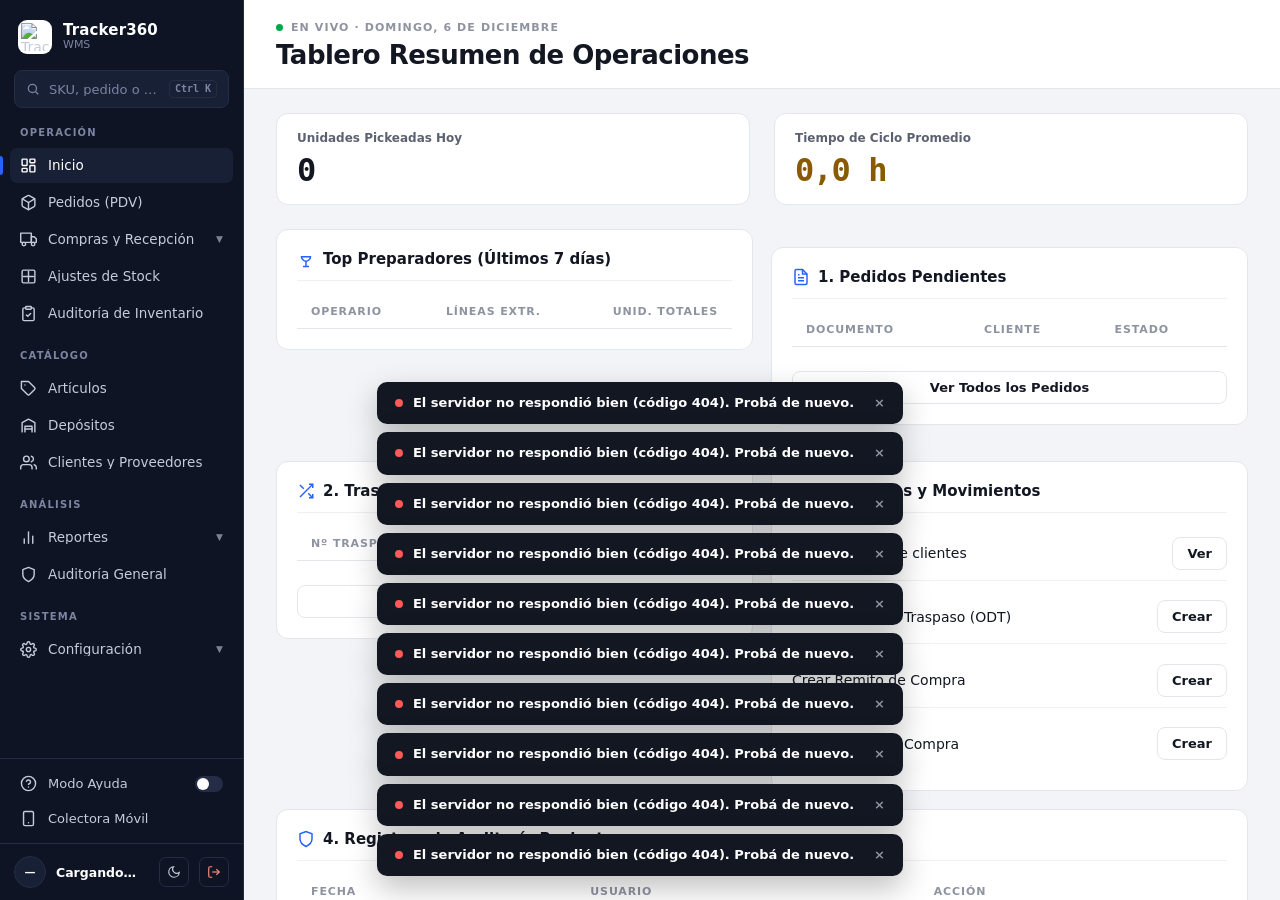
==== frontend/admin.html @ cfac218d "Panel de administracion con el sistema visual de JZTech Suite (design_handoff_tracker360, fase 1); v" ====
<!DOCTYPE html>
<html lang="es" data-theme="light">
<head>
    <link rel="icon" type="image/png" href="/favicon.png">
    <meta charset="UTF-8">
    <meta name="viewport" content="width=device-width, initial-scale=1.0">
    <title id="html-title">Tracker360 - JZTech Suite</title>
    
    <!-- CSS Separado y Limpio -->
    <link rel="stylesheet" href="css/admin.css?v=20261107_1">
</head>
<body>
    <div id="toast-container" class="toast-container"></div>

    <!-- Cabecera movil (hasta 900px): abre el menu lateral -->
    <div class="mobile-header">
        <button class="hamburger-btn" type="button" aria-label="Abrir o cerrar el menú" data-on-click="toggleSidebar()">
            <svg viewBox="0 0 24 24" width="18" height="18" stroke="currentColor" stroke-width="2" stroke-linecap="round" stroke-linejoin="round" fill="none"><line x1="3" y1="12" x2="21" y2="12"></line><line x1="3" y1="6" x2="21" y2="6"></line><line x1="3" y1="18" x2="21" y2="18"></line></svg>
        </button>
        <div class="marca"><img src="/favicon.png" alt=""> Tracker360</div>
        <div style="width:36px;"></div>
    </div>
    <div class="sidebar-overlay" id="sidebar-overlay" data-on-click="toggleSidebar()"></div>

    <!-- BARRA LATERAL: grupos por area (design_handoff_tracker360). Las clases rail-btn / rail-sub-btn /
         rail-accordion y los ids btn-acc-* / acc-* / rail-tiendas / btn-toggle-help / btnLogout los usa el JS. -->
    <aside class="nav-rail" id="sidebar">
        <div class="nav-rail-logo" title="Tracker360">
            <span class="cubo"><img src="/favicon.png" alt="Tracker360"></span>
            <div class="marca"><b>Tracker360</b><small id="rail-empresa">WMS</small></div>
            <button type="button" id="btn-side-close" aria-label="Cerrar el menú" data-on-click="toggleSidebar()"><svg viewBox="0 0 24 24" width="16" height="16" fill="none" stroke="currentColor" stroke-width="2"><line x1="18" y1="6" x2="6" y2="18"></line><line x1="6" y1="6" x2="18" y2="18"></line></svg></button>
        </div>
        <button type="button" class="rail-buscar" data-on-click="abrirCmd()">
            <svg width="14" height="14" viewBox="0 0 24 24" fill="none" stroke="currentColor" stroke-width="2.2"><circle cx="11" cy="11" r="7"></circle><line x1="21" y1="21" x2="16.6" y2="16.6"></line></svg>
            <span class="t">SKU, pedido o módulo…</span><span class="k">Ctrl K</span>
        </button>

        <nav class="rail-nav">
            <div class="nav-group">
                <div class="lbl">Operación</div>
                <div class="rail-item">
                    <button class="rail-btn active" title="Inicio" data-on-click="switchView('section-dashboard', this)">
                        <svg viewBox="0 0 24 24" fill="none" stroke="currentColor" stroke-width="2" stroke-linecap="round" stroke-linejoin="round"><rect x="3" y="3" width="7" height="9" rx="1"></rect><rect x="14" y="3" width="7" height="5" rx="1"></rect><rect x="14" y="12" width="7" height="9" rx="1"></rect><rect x="3" y="16" width="7" height="5" rx="1"></rect></svg>
                        <span class="rail-label">Inicio</span>
                    </button>
                </div>
                <div class="rail-item">
                    <button class="rail-btn" title="Pedidos (PDV)" data-on-click="switchView('section-orders', this)">
                        <svg viewBox="0 0 24 24" fill="none" stroke="currentColor" stroke-width="2" stroke-linecap="round" stroke-linejoin="round"><path d="M21 16V8a2 2 0 0 0-1-1.73l-7-4a2 2 0 0 0-2 0l-7 4A2 2 0 0 0 3 8v8a2 2 0 0 0 1 1.73l7 4a2 2 0 0 0 2 0l7-4A2 2 0 0 0 21 16z"></path><polyline points="3.27 6.96 12 12.01 20.73 6.96"></polyline><line x1="12" y1="22.08" x2="12" y2="12"></line></svg>
                        <span class="rail-label">Pedidos (PDV)</span>
                        <span class="rail-cnt" id="nav-cnt-pedidos"></span>
                    </button>
                </div>
                <div class="rail-item">
                    <button class="rail-btn" id="btn-acc-compras" title="Compras y Recepción" data-on-click="alternarAcordeon('compras')">
                        <svg viewBox="0 0 24 24" fill="none" stroke="currentColor" stroke-width="2" stroke-linecap="round" stroke-linejoin="round"><rect x="1" y="3" width="15" height="13"></rect><polygon points="16 8 20 8 23 11 23 16 16 16 16 8"></polygon><circle cx="5.5" cy="18.5" r="2.5"></circle><circle cx="18.5" cy="18.5" r="2.5"></circle></svg>
                        <span class="rail-label">Compras y Recepción</span>
                        <span class="rail-arrow" id="icon-acc-compras">▼</span>
                    </button>
                    <div id="acc-compras" class="rail-accordion">
                        <button class="rail-sub-btn" data-on-click="abrirCompras('tab-po', this)">Órdenes de Compra</button>
                        <button class="rail-sub-btn" data-on-click="abrirCompras('tab-remito', this)">Remitos de Entrada</button>
                        <button class="rail-sub-btn" data-on-click="abrirCompras('tab-transfer', this)">Traspasos</button>
                        <button class="rail-sub-btn" data-on-click="abrirCompras('tab-return', this)">Devoluciones</button>
                    </div>
                </div>
                <div class="rail-item">
                    <button class="rail-btn" title="Ajustes de Stock" data-on-click="switchView('section-ajustes', this)">
                        <svg viewBox="0 0 24 24" fill="none" stroke="currentColor" stroke-width="2" stroke-linecap="round" stroke-linejoin="round"><line x1="12" y1="5" x2="12" y2="19"></line><line x1="5" y1="12" x2="19" y2="12"></line><rect x="3" y="3" width="18" height="18" rx="2"></rect></svg>
                        <span class="rail-label">Ajustes de Stock</span>
                    </button>
                </div>
                <div class="rail-item">
                    <button class="rail-btn" title="Auditoría de Inventario" data-on-click="switchView('section-inventory', this)">
                        <svg viewBox="0 0 24 24" fill="none" stroke="currentColor" stroke-width="2" stroke-linecap="round" stroke-linejoin="round"><path d="M16 4h2a2 2 0 0 1 2 2v14a2 2 0 0 1-2 2H6a2 2 0 0 1-2-2V6a2 2 0 0 1 2-2h2"></path><rect x="8" y="2" width="8" height="4" rx="1"></rect><polyline points="9 14 11 16 15 12"></polyline></svg>
                        <span class="rail-label">Auditoría de Inventario</span>
                    </button>
                </div>
            </div>

            <div class="nav-group">
                <div class="lbl">Catálogo</div>
                <div class="rail-item">
                    <button class="rail-btn" title="Artículos" data-on-click="switchView('section-items', this)">
                        <svg viewBox="0 0 24 24" fill="none" stroke="currentColor" stroke-width="2" stroke-linecap="round" stroke-linejoin="round"><path d="M20.59 13.41l-7.17 7.17a2 2 0 0 1-2.83 0L2 12V2h10l8.59 8.59a2 2 0 0 1 0 2.82z"></path><line x1="7" y1="7" x2="7.01" y2="7"></line></svg>
                        <span class="rail-label">Artículos</span>
                    </button>
                </div>
                <div class="rail-item">
                    <button class="rail-btn" title="Depósitos" data-on-click="switchView('section-warehouse', this)">
                        <svg viewBox="0 0 24 24" fill="none" stroke="currentColor" stroke-width="2" stroke-linecap="round" stroke-linejoin="round"><path d="M3 21V8l9-5 9 5v13"></path><path d="M7 21v-8h10v8"></path><line x1="7" y1="17" x2="17" y2="17"></line></svg>
                        <span class="rail-label">Depósitos</span>
                    </button>
                </div>
                <div class="rail-item">
                    <button class="rail-btn" title="Clientes y Proveedores" data-on-click="switchView('section-entities', this)">
                        <svg viewBox="0 0 24 24" fill="none" stroke="currentColor" stroke-width="2" stroke-linecap="round" stroke-linejoin="round"><path d="M17 21v-2a4 4 0 0 0-4-4H5a4 4 0 0 0-4 4v2"></path><circle cx="9" cy="7" r="4"></circle><path d="M23 21v-2a4 4 0 0 0-3-3.87"></path><path d="M16 3.13a4 4 0 0 1 0 7.75"></path></svg>
                        <span class="rail-label">Clientes y Proveedores</span>
                    </button>
                </div>
            </div>

            <!-- TIENDAS ONLINE: un modulo por tienda activada en Configuracion (js/tiendas.js). El grupo se oculta si no hay ninguna. -->
            <div class="nav-group">
                <div class="lbl">Tiendas online</div>
                <div id="rail-tiendas"></div>
            </div>

            <div class="nav-group">
                <div class="lbl">Análisis</div>
                <div class="rail-item">
                    <button class="rail-btn" id="btn-acc-reports" title="Reportes" data-on-click="toggleReportsAccordion()">
                        <svg viewBox="0 0 24 24" fill="none" stroke="currentColor" stroke-width="2" stroke-linecap="round" stroke-linejoin="round"><line x1="18" y1="20" x2="18" y2="10"></line><line x1="12" y1="20" x2="12" y2="4"></line><line x1="6" y1="20" x2="6" y2="14"></line></svg>
                        <span class="rail-label">Reportes</span>
                        <span class="rail-arrow" id="icon-acc-reports">▼</span>
                    </button>
                    <div id="acc-reports" class="rail-accordion">
                        <button class="rail-sub-btn" data-on-click="switchView('section-rep-stock', this)">Reporte de Stock</button>
                        <button class="rail-sub-btn" data-on-click="switchView('section-kardex', this)">Traza de Artículos</button>
                        <button class="rail-sub-btn" data-on-click="switchView('section-rep-orders', this)">Reporte de Pedidos</button>
                        <button class="rail-sub-btn" data-on-click="switchView('section-rep-remitos', this)">Remitos de Compra</button>
                        <button class="rail-sub-btn" data-on-click="switchView('section-rep-diffs', this)">Diferencias de Recepción</button>
                        <button class="rail-sub-btn" data-on-click="switchView('section-rep-invoices', this)">Facturas de Compra</button>
                        <button class="rail-sub-btn" data-on-click="switchView('section-rep-po', this)">Órdenes de Compra</button>
                    </div>
                </div>
                <div class="rail-item">
                    <button class="rail-btn" title="Auditoría General (Logs)" data-on-click="switchView('section-logs', this)">
                        <svg viewBox="0 0 24 24" fill="none" stroke="currentColor" stroke-width="2" stroke-linecap="round" stroke-linejoin="round"><path d="M12 22s8-4 8-10V5l-8-3-8 3v7c0 6 8 10 8 10z"></path></svg>
                        <span class="rail-label">Auditoría General</span>
                    </button>
                </div>
            </div>

            <div class="nav-group">
                <div class="lbl">Sistema</div>
                <div class="rail-item">
                    <button class="rail-btn" id="btn-acc-config" title="Configuración" data-on-click="alternarAcordeon('config')">
                        <svg viewBox="0 0 24 24" fill="none" stroke="currentColor" stroke-width="2" stroke-linecap="round" stroke-linejoin="round"><circle cx="12" cy="12" r="3"></circle><path d="M19.4 15a1.65 1.65 0 0 0 .33 1.82l.06.06a2 2 0 1 1-2.83 2.83l-.06-.06a1.65 1.65 0 0 0-1.82-.33 1.65 1.65 0 0 0-1 1.51V21a2 2 0 1 1-4 0v-.09A1.65 1.65 0 0 0 9 19.4a1.65 1.65 0 0 0-1.82.33l-.06.06a2 2 0 1 1-2.83-2.83l.06-.06A1.65 1.65 0 0 0 4.6 15a1.65 1.65 0 0 0-1.51-1H3a2 2 0 1 1 0-4h.09A1.65 1.65 0 0 0 4.6 9a1.65 1.65 0 0 0-.33-1.82l-.06-.06a2 2 0 1 1 2.83-2.83l.06.06A1.65 1.65 0 0 0 9 4.6a1.65 1.65 0 0 0 1-1.51V3a2 2 0 1 1 4 0v.09a1.65 1.65 0 0 0 1 1.51 1.65 1.65 0 0 0 1.82-.33l.06-.06a2 2 0 1 1 2.83 2.83l-.06.06A1.65 1.65 0 0 0 19.4 9a1.65 1.65 0 0 0 1.51 1H21a2 2 0 1 1 0 4h-.09a1.65 1.65 0 0 0-1.51 1z"></path></svg>
                        <span class="rail-label">Configuración</span>
                        <span class="rail-arrow" id="icon-acc-config">▼</span>
                    </button>
                    <div id="acc-config" class="rail-accordion">
                        <button class="rail-sub-btn" data-on-click="switchView('section-settings', this)">General</button>
                        <button class="rail-sub-btn" data-on-click="switchView('section-users', this)">Usuarios</button>
                        <button class="rail-sub-btn" data-on-click="switchView('section-soporte', this)">Soporte</button>
                        <button class="rail-sub-btn" data-on-click="irA('/instructivo.html')">Instructivo</button>
                    </div>
                </div>
            </div>
        </nav>

        <div class="nav-rail-bottom">
            <button class="rail-btn" title="Modo Ayuda" id="btn-toggle-help" data-on-click="toggleHelpMode()" aria-pressed="false">
                <svg viewBox="0 0 24 24" fill="none" stroke="currentColor" stroke-width="2" stroke-linecap="round" stroke-linejoin="round"><circle cx="12" cy="12" r="10"></circle><path d="M9.09 9a3 3 0 0 1 5.83 1c0 2-3 3-3 3"></path><line x1="12" y1="17" x2="12.01" y2="17"></line></svg>
                <span class="rail-label">Modo Ayuda</span>
                <span class="rail-switch"><i></i></span>
            </button>
            <button class="rail-btn" title="Colectora Móvil (Scan)" data-on-click="irA('/mobile')">
                <svg viewBox="0 0 24 24" fill="none" stroke="currentColor" stroke-width="2" stroke-linecap="round" stroke-linejoin="round"><rect x="5" y="2" width="14" height="20" rx="2"></rect><line x1="12" y1="18" x2="12.01" y2="18"></line></svg>
                <span class="rail-label">Colectora Móvil</span>
            </button>
        </div>
        <div class="rail-pie">
            <span class="av" id="rail-user-ini">—</span>
            <div class="who"><b id="rail-user-nombre">Cargando…</b><small id="rail-user-rol"></small></div>
            <button type="button" class="ib" title="Tema Visual" data-on-click="toggleTheme()"><svg viewBox="0 0 24 24" fill="none" stroke="currentColor" stroke-width="2"><path d="M21 12.79A9 9 0 1 1 11.21 3 7 7 0 0 0 21 12.79z"></path></svg></button>
            <button type="button" class="ib out" title="Cerrar Sesión" id="btnLogout"><svg viewBox="0 0 24 24" fill="none" stroke="currentColor" stroke-width="2"><path d="M9 21H5a2 2 0 0 1-2-2V5a2 2 0 0 1 2-2h4"></path><polyline points="16 17 21 12 16 7"></polyline><line x1="21" y1="12" x2="9" y2="12"></line></svg></button>
        </div>
    </aside>

    <!-- Buscador Ctrl+K (js/admin-pagina.js) -->
    <div id="cmd" class="cmd" data-on-click="cerrarCmdSiFondo(event)">
        <div class="cmd-box">
            <div class="cmd-in"><svg width="16" height="16" viewBox="0 0 24 24" fill="none" stroke="var(--tm)" stroke-width="2.2"><circle cx="11" cy="11" r="7"></circle><line x1="21" y1="21" x2="16.6" y2="16.6"></line></svg><input id="cmd-q" placeholder="Buscar SKU, pedido, documento o módulo…" autocomplete="off" data-on-input="renderCmd()" data-on-keydown="cmdTecla(event)"><span class="k">ESC</span></div>
            <div class="cmd-list" id="cmd-list"></div>
        </div>
    </div>

    <div class="main-content">
        <div id="net-banner" class="net-status">Sin conexión a la red local</div>

        <!-- 1. DASHBOARD -->
        <div id="section-dashboard" class="view-section active">
            <div class="content-header">
                <h2>Tablero Resumen de Operaciones</h2>
            </div>

            <!-- FASE 5: TARJETAS DE KPIS SUPERIORES -->
            <div style="display:grid; grid-template-columns: repeat(auto-fit, minmax(300px, 1fr)); gap: 1.5rem; margin-bottom: 1.5rem;">
                <div class="kpi-card success" data-help="Productividad Diaria|Muestra la suma total de artículos extraídos físicamente hoy por todo el equipo.">
                    <div style="font-size:0.85rem; color:var(--text-secondary); text-transform:uppercase; font-weight:700; letter-spacing:0.04em;">Unidades Pickeadas Hoy</div>
                    <div id="kpi-units-today" style="font-size:2.8rem; font-weight:800; color:var(--text-primary); margin-top:0.2rem; letter-spacing:-0.03em;">0</div>
                </div>
                <div class="kpi-card warning" data-help="Tiempo Promedio de Ciclo|Mide el promedio de tiempo desde que un pedido es cargado (PENDING) hasta que sale por la puerta empacado (DISPATCHED).">
                    <div style="font-size:0.85rem; color:var(--text-secondary); text-transform:uppercase; font-weight:700; letter-spacing:0.04em;">Tiempo de Ciclo Promedio</div>
                    <div id="kpi-cycle-time" style="font-size:2.8rem; font-weight:800; color:var(--text-primary); margin-top:0.2rem; letter-spacing:-0.03em;">0,0 h</div>
                </div>
            </div>

            <div class="masonry-grid">
                <!-- FASE 5: LEADERBOARD DE PRODUCTIVIDAD -->
                <div class="card" data-help="Ranking de Productividad|Muestra el Top 5 de operarios con mayor volumen de recolección física en los últimos 7 días.">
                    <h3 class="card-title">
                        <svg viewBox="0 0 24 24" width="20" height="20" fill="none" stroke="currentColor" stroke-width="2"><path d="M12 15c-3 0-6-3-6-6h12c0 3-3 6-6 6z"/><path d="M12 15v7"/><line x1="8" y1="22" x2="16" y2="22"/></svg>
                        Top Preparadores (Últimos 7 días)
                    </h3>
                    <table>
                        <thead><tr><th>Operario</th><th style="text-align:center;">Líneas Extr.</th><th style="text-align:right;">Unid. Totales</th></tr></thead>
                        <tbody id="dash-leaderboard-body"></tbody>
                    </table>
                </div>

                <div class="card" data-help="Pedidos Pendientes|Muestra las órdenes de salida pendientes de preparado enviadas por la API o cargadas manualmente.|Priorice el armado de pedidos con mayor tiempo en cola.">
                    <h3 class="card-title">
                        <svg viewBox="0 0 24 24" width="20" height="20" fill="none" stroke="currentColor" stroke-width="2"><path d="M14 2H6a2 2 0 0 0-2 2v16a2 2 0 0 0 2 2h12a2 2 0 0 0 2-2V8z"/><polyline points="14 2 14 8 20 8"/><line x1="16" y1="13" x2="8" y2="13"/><line x1="16" y1="17" x2="8" y2="17"/><polyline points="10 9 9 9 8 9"/></svg>
                        1. Pedidos Pendientes
                    </h3>
                    <table><thead><tr><th>Documento</th><th>Cliente</th><th>Estado</th></tr></thead><tbody id="dash-orders-body"></tbody></table>
                    <button class="btn-secondary" style="width: 100%; margin-top: 1.5rem;" data-on-click="switchView('section-orders')">Ver Todos los Pedidos</button>
                </div>
                
                <div class="card" data-help="Traspasos Activos|Órdenes de movimiento de mercadería (ODT) entre sucursales o sectores.|El stock de origen se descuenta de inmediato y el destino se suma cuando la colectora confirma la recepción.">
                    <h3 class="card-title">
                        <svg viewBox="0 0 24 24" width="20" height="20" fill="none" stroke="currentColor" stroke-width="2"><path d="M16 3h5v5"/><path d="M4 20L21 3"/><path d="M21 16v5h-5"/><path d="M15 15l6 6"/><path d="M4 4l5 5"/></svg>
                        2. Traspasos Activos
                    </h3>
                    <table><thead><tr><th>Nº Traspaso</th><th>Origen</th><th>Destino</th></tr></thead><tbody id="dash-transfers-body"></tbody></table>
                    <button class="btn-secondary" style="width: 100%; margin-top: 1.5rem;" data-on-click="abrirCompras('tab-transfer')">Ver Todos los Traspasos</button>
                </div>

                <div class="card" data-help="Carga de Mercadería|Accesos directos para la carga de comprobantes de ingreso, devoluciones y traspasos.|Garantiza que la mercadería ingrese asignada a la sucursal y sector del operador logístico.">
                    <h3 class="card-title">
                        <svg viewBox="0 0 24 24" width="20" height="20" fill="none" stroke="currentColor" stroke-width="2"><rect x="3" y="3" width="18" height="18" rx="2" ry="2"/><line x1="12" y1="8" x2="12" y2="16"/><line x1="8" y1="12" x2="16" y2="12"/></svg>
                        3. Ingresos y Movimientos
                    </h3>
                    <div style="display:flex; flex-direction:column; gap:0.6rem; margin-top:0.5rem;">
                        <div class="dash-action-item"><span>Devoluciones de clientes</span><button class="btn-secondary" data-on-click="abrirCompras('tab-return')">Ver</button></div>
                        <div class="dash-action-item"><span>Crear Orden de Traspaso (ODT)</span><button class="btn-secondary" data-on-click="abrirCompras('tab-transfer', null, true)">Crear</button></div>
                        <div class="dash-action-item"><span>Crear Remito de Compra</span><button class="btn-secondary" data-on-click="abrirCompras('tab-remito', null, true)">Crear</button></div>
                        <div class="dash-action-item"><span>Crear Orden de Compra</span><button class="btn-secondary" data-on-click="abrirCompras('tab-po', null, true)">Crear</button></div>
                    </div>
                </div>
            </div>

            <!-- TARJETA FULL WIDTH AFUERA DEL MASONRY -->
            <div class="card grid-full-width" data-help="Registros de Auditoría|Bitácora inmutable de eventos de seguridad y operaciones realizadas.|Permite rastrear qué usuario ejecutó cada cambio o ajuste de inventario.">
                <h3 class="card-title">
                    <svg viewBox="0 0 24 24" width="20" height="20" fill="none" stroke="currentColor" stroke-width="2"><path d="M12 22s8-4 8-10V5l-8-3-8 3v7c0 6 8 10 8 10z"/></svg>
                    4. Registros de Auditoría Recientes
                </h3>
                <table><thead><tr><th>Fecha</th><th>Usuario</th><th>Acción</th></tr></thead><tbody id="dash-logs-body"></tbody></table>
                <div style="text-align:right;">
                    <button class="btn-secondary" style="margin-top: 1.5rem;" data-on-click="switchView('section-logs')">Ver Registro Completo »</button>
                </div>
            </div>
        </div>

        <!-- 2. USUARIOS -->
        <div id="section-users" class="view-section">
            <div class="content-header">
                <h2>Control de Personal</h2>
                <div style="display:flex; gap:10px; flex-wrap:wrap;">
                    <button type="button" class="btn-secondary" id="btn-pending-requests" data-on-click="openPendingRequestsModal()" style="position:relative;">
                        Solicitudes <span id="pending-requests-count" class="badge badge-warning" style="margin-left:4px;">0</span>
                    </button>
                    <button type="button" class="btn-submit" data-on-click="openUserModal()">
                        <svg viewBox="0 0 24 24" width="16" height="16" stroke="currentColor" stroke-width="2" fill="none"><line x1="12" y1="5" x2="12" y2="19"></line><line x1="5" y1="12" x2="19" y2="12"></line></svg>
                        Crear Usuario
                    </button>
                </div>
            </div>
            
            <div style="display:flex; gap:10px; margin-bottom:1.5rem; flex-wrap:wrap;">
                <input type="text" id="search-user-text" placeholder="Buscar usuario o nombre..." style="flex:2; min-width:180px;" data-on-keyup="filterUsers()">
                <select id="search-user-role" style="flex:1; min-width:130px;" data-on-change="filterUsers()">
                    <option value="ALL">-- Todos los Roles --</option>
                    <option value="PREPARADOR">PREPARADOR</option>
                    <option value="SUPERVISOR">SUPERVISOR</option>
                    <option value="ADMIN">ADMINISTRADOR</option>
                </select>
                <select id="search-user-branch" style="flex:1; min-width:130px;" data-on-change="filterUsers()">
                    <option value="ALL">-- Todas las Sucursales --</option>
                </select>
                <select id="search-user-status" style="flex:1; min-width:110px;" data-on-change="filterUsers()">
                    <option value="ALL">-- Todos los Estados --</option>
                    <option value="true">ACTIVOS</option>
                    <option value="false">INACTIVOS</option>
                </select>
            </div>

            <div class="card" data-help="Personal y Contexto de Operador|Asignación de roles y fijación de Sucursal/Sector por usuario.|Los operarios preparadores heredan su sucursal fija para evitar errores en recepciones y conteos.">
                <h3 class="card-title"><svg viewBox="0 0 24 24" width="20" height="20" fill="none" stroke="currentColor" stroke-width="2"><path d="M17 21v-2a4 4 0 00-4-4H5a4 4 0 00-4 4v2"/><circle cx="9" cy="7" r="4"/><path d="M23 21v-2a4 4 0 00-3-3.87"/><path d="M16 3.13a4 4 0 010 7.75"/></svg> Usuarios Activos en el Sistema</h3>
                <table><thead><tr><th>Usuario</th><th>Nombre Completo</th><th>Correo</th><th>Rol</th><th>Sucursal</th><th>Sector</th><th>Estado</th><th>Acciones</th></tr></thead><tbody id="table-users-body"></tbody></table>
            </div>
        </div>

        <!-- 3. ENTIDADES -->
        <div id="section-entities" class="view-section">
            <div class="content-header">
                <h2>Gestión de Clientes y Proveedores</h2>
                <button type="button" class="btn-submit" data-on-click="openEntityModal()">
                    <svg viewBox="0 0 24 24" width="16" height="16" stroke="currentColor" stroke-width="2" fill="none"><line x1="12" y1="5" x2="12" y2="19"></line><line x1="5" y1="12" x2="19" y2="12"></line></svg>
                    Crear Entidad
                </button>
            </div>
            <div class="card" style="margin-bottom:1.5rem;" data-help="Buscar clientes y proveedores|No se lista nada hasta buscar.|Completá uno o más campos; con todos vacíos, Buscar muestra los primeros 200.">
                <form id="form-buscar-entidades" class="busqueda-filtros" data-on-submit="buscarEntidades(event)">
                    <div class="form-group"><label for="f-ent-cuit">CUIT / CUIL</label><input type="text" id="f-ent-cuit" placeholder="Con o sin guiones" autocomplete="off"></div>
                    <div class="form-group"><label for="f-ent-nombre">Razón social</label><input type="text" id="f-ent-nombre" autocomplete="off"></div>
                    <div class="form-group"><label for="f-ent-rol">Rol</label><select id="f-ent-rol"><option value="">Todos</option><option value="CLIENTE">Cliente</option><option value="PROVEEDOR">Proveedor</option></select></div>
                    <div class="form-group"><label for="f-ent-direccion">Dirección</label><input type="text" id="f-ent-direccion" placeholder="Calle, localidad, CP o etiqueta" autocomplete="off"></div>
                    <div class="busqueda-acciones">
                        <button type="submit" class="btn-submit">Buscar</button>
                        <button type="button" class="btn-secondary" data-on-click="limpiarBusquedaEntidades()">Limpiar</button>
                    </div>
                </form>
                <p id="entidades-resumen" class="busqueda-resumen" hidden></p>
            </div>
            <div class="card" data-help="Clientes y Proveedores|Registro de CUIT/RUT y direcciones fiscales/entrega de la empresa.|Permite asociar múltiples direcciones de entrega por cliente para remitos y etiquetas ZPL.">
                <table><thead><tr><th>CUIT / RUT</th><th>Razón Social</th><th>Rol</th><th>Direcciones Asignadas</th><th>Estado</th><th>Acciones</th></tr></thead><tbody id="table-entities-body"><tr><td colspan="6" class="busqueda-vacia">Buscá por CUIT/CUIL, razón social, rol o dirección.</td></tr></tbody></table>
            </div>
        </div>

        <!-- 4. DEPÓSITOS -->
        <div id="section-warehouse" class="view-section">
            <div class="content-header">
                <h2>Estructura Física de Depósitos</h2>
                <div style="display:flex; gap:10px; flex-wrap:wrap;">
                    <button class="btn-submit" data-on-click="resetBranchModal(); openModal('modal-branch')">+ Crear Sucursal</button>
                    <button class="btn-submit" data-on-click="openModal('modal-sector')">+ Crear Sector</button>
                    <button class="btn-submit" data-on-click="openModal('modal-location')">+ Crear Ubicación</button>
                    <button class="btn-secondary" data-on-click="abrirImportarUbicaciones()">Importar ubicaciones</button>
                    <button class="btn-secondary" data-on-click="openImportModal('item_locations')">Asignar artículos a ubicaciones</button>
                </div>
            </div>

            <!-- SUCURSALES: cada una abre su configuracion o sus sectores (y, en cada sector, sus ubicaciones) -->
            <div class="card grid-full-width" data-help="Sucursales|Cada depósito o local de la empresa, con sus sectores y ubicaciones.|Configuración edita la sucursal; Sectores muestra sus sectores y, en cada uno, sus ubicaciones.">
                <h3 class="card-title"><svg viewBox="0 0 24 24" width="20" height="20" fill="none" stroke="currentColor" stroke-width="2"><path d="M3 9l9-7 9 7v11a2 2 0 0 1-2 2H5a2 2 0 0 1-2-2z"/><polyline points="9 22 9 12 15 12 15 22"/></svg> Sucursales</h3>
                <div id="sucursales-lista" class="canales-lista">
                    <p class="canales-vacio">Cargando sucursales...</p>
                </div>
            </div>

            <!-- TARJETA: SUGERENCIAS DE REABASTECIMIENTO (solo con la opcion activa en Configuracion) -->
            <div class="card grid-full-width" id="card-reabastecimiento" hidden style="margin-top:1.5rem;" data-help="Reabastecimiento Automático|Sugerencias de traspaso desde sectores Pulmón hacia áreas de Picking con quiebre de stock.">
                <div style="display:flex; justify-content:space-between; align-items:center; margin-bottom:1rem; flex-wrap:wrap; gap:12px;">
                    <h3 class="card-title" style="margin:0; border:none; padding-bottom:0;"><svg viewBox="0 0 24 24" width="20" height="20" fill="none" stroke="currentColor" stroke-width="2"><polyline points="23 4 23 10 17 10"/><polyline points="1 20 1 14 7 14"/><path d="M3.51 9a9 9 0 0 1 14.85-3.36L23 10M1 14l4.64 4.36A9 9 0 0 0 20.49 15"/></svg> Sugerencias de reabastecimiento</h3>
                    <button type="button" class="btn-secondary" data-on-click="loadReplenishmentSuggestions()" style="font-size:0.8rem;">
                        Actualizar Alertas
                    </button>
                </div>
                <div style="overflow-x:auto;">
                    <table>
                        <thead>
                            <tr>
                                <th>SKU</th>
                                <th>Descripción</th>
                                <th>Stock Picking</th>
                                <th>Stock Pulmón</th>
                                <th>Ubicación Origen</th>
                                <th>Ubicación Destino</th>
                                <th style="text-align:right;">Acción</th>
                            </tr>
                        </thead>
                        <tbody id="table-replenishment-body">
                            <tr><td colspan="7" style="text-align:center; padding:1.5rem; color:var(--text-muted);">Sin alertas de reabastecimiento pendientes.</td></tr>
                        </tbody>
                    </table>
                </div>
            </div>
        </div>

        <!-- 5. ARTÍCULOS -->
        <div id="section-items" class="view-section">
            <div class="content-header">
                <h2>Maestro de Artículos</h2>
                <div style="display:flex; gap:10px; flex-wrap:wrap;">
                    <button data-on-click="openModal('modal-nuevo-articulo')" class="btn-submit">+ Nuevo artículo</button>
                    <button data-on-click="openImportModal('items')" class="btn-secondary">Importar artículos</button>
                    <button data-on-click="openImportModal('item_locations')" class="btn-secondary">Agregar Ubicaciones</button>
                    <button data-on-click="openBatchPrintModal()" class="btn-secondary">Impresión Etiquetas</button>
                </div>
            </div>
            
            <div class="card" style="margin-bottom:1.5rem;" data-help="Buscar artículos|No se lista nada hasta buscar.|Completá uno o más campos; con todos vacíos, Buscar muestra todo el catálogo por páginas.">
                <form id="form-buscar-articulos" class="busqueda-filtros" data-on-submit="buscarArticulos(event)">
                    <div class="form-group"><label for="search-sku">SKU</label><input type="text" id="search-sku" autocomplete="off"></div>
                    <div class="form-group"><label for="search-desc">Descripción</label><input type="text" id="search-desc" autocomplete="off"></div>
                    <div class="form-group"><label for="f-art-categoria">Categoría</label><input type="text" id="f-art-categoria" autocomplete="off"></div>
                    <div class="form-group"><label for="f-art-ubicacion">Ubicación asignada</label><input type="text" id="f-art-ubicacion" placeholder="Código" autocomplete="off"></div>
                    <div class="form-group"><label for="f-art-combo">Tipo</label><select id="f-art-combo"><option value="">Todos</option><option value="NO">Simple</option><option value="SI">Combo</option></select></div>
                    <div class="form-group"><label for="f-art-stock">Stock</label><select id="f-art-stock"><option value="">Todos</option><option value="CON">Con stock</option><option value="SIN">Sin stock</option><option value="NEGATIVO">Negativo</option></select></div>
                    <div class="busqueda-acciones">
                        <button type="submit" id="btn-search-items" class="btn-submit">Buscar</button>
                        <button type="button" class="btn-secondary" data-on-click="limpiarBusquedaArticulos()">Limpiar</button>
                    </div>
                </form>
                <p id="articulos-resumen" class="busqueda-resumen" hidden></p>
            </div>

            <div class="card" data-help="Catálogo de Productos|Listado maestro de productos con soporte para Artículos Combo (Kit/BOM).|Permite definir dimensiones, pesos y ubicaciones fijas de extracción.">
                <table>
                    <thead>
                        <tr>
                            <th data-on-click="sortItems('sku')" style="cursor:pointer;">SKU <span id="sort-sku" class="orden-marca">↑</span></th>
                            <th data-on-click="sortItems('description')" style="cursor:pointer;">Descripción <span id="sort-description" class="orden-marca"></span></th>
                            <th>Ubicaciones Asignadas</th>
                            <th data-on-click="sortItems('total_stock')" style="cursor:pointer;">Stock Total <span id="sort-total_stock" class="orden-marca"></span></th>
                            <th>Acciones</th>
                        </tr>
                    </thead>
                    <tbody id="table-items-body"><tr><td colspan="5" class="busqueda-vacia">Buscá por SKU, descripción, categoría, ubicación, tipo o stock.</td></tr></tbody>
                </table>
                <div style="display:flex; justify-content:space-between; align-items:center; margin-top:1rem;">
                    <button class="btn-secondary" data-on-click="prevItemPage()">« Anterior</button>
                    <span id="items-page-info" style="font-size:0.85rem; font-weight:600;"></span>
                    <button class="btn-secondary" data-on-click="nextItemPage()">Siguiente »</button>
                </div>
            </div>
        </div>

        <!-- 6. COMPRAS Y RECEPCIÓN -->
        <div id="section-purchases" class="view-section">
            <div class="content-header">
                <h2 id="compras-titulo">Órdenes de compra</h2>
                <button type="button" class="btn-submit" id="btn-compras-nuevo" data-on-click="alternarAltaCompras()">+ Nueva orden de compra</button>
            </div>
            <div class="subtabs" id="compras-subtabs">
                <button type="button" data-tab="tab-po" data-on-click="abrirCompras('tab-po')">Órdenes de Compra</button>
                <button type="button" data-tab="tab-remito" data-on-click="abrirCompras('tab-remito')">Remitos de Entrada</button>
                <button type="button" data-tab="tab-transfer" data-on-click="abrirCompras('tab-transfer')">Traspasos</button>
                <button type="button" data-tab="tab-return" data-on-click="abrirCompras('tab-return')">Devoluciones</button>
            </div>

            <div id="tab-po" class="purchase-tab" style="display:block;">
                <div class="compras-modulo">
                    <div class="card compras-alta" hidden data-help="Emisión de Órdenes de Compra|Solicitud formal de mercadería a un proveedor.|Sirve como plantilla para controlar las cantidades al recibir el remito físico.">
                        <h3>Emitir Orden de Compra</h3>
                        <form id="form-po" data-on-submit="savePO(event)">
                            <div class="grid-layout" style="margin-bottom:0;">
                                <div class="form-group"><label>Nº de Orden</label><input type="text" id="po-num" readonly placeholder="Se asigna al guardar" title="Lo asigna el sistema"></div>
                                <div class="form-group"><label>Proveedor</label><select id="po-supplier" required></select></div>
                                <div class="form-group"><label>Sucursal de Recepción</label><select id="po-branch" data-on-change="onPOBranchChange()" required></select></div>
                            </div>
                            <p id="po-branch-address" style="font-size:0.85rem; color:var(--text-muted); margin:-0.5rem 0 1rem;"></p>
                            <label>Artículos Solicitados:</label>
                            <div class="dynamic-list" id="po-lines">
                                <div class="dynamic-row">
                                    <input type="text" placeholder="SKU" class="po-sku" style="flex:2;" required>
                                    <input type="number" placeholder="Cantidad" class="po-qty" style="flex:1;" min="0.01" step="0.01" required>
                                    <button type="button" data-on-click="quitarPadre(this)" class="btn-danger">X</button>
                                </div>
                            </div>
                            <button type="button" data-on-click="addDynamicLinePO()" class="btn-secondary">+ Añadir Artículo</button>
                            <button type="submit" class="btn-submit" style="margin-top:1.5rem;">Registrar Orden</button>
                        </form>
                    </div>

                    <div class="card">
                        <h3>Historial de Órdenes</h3>
                        <form id="filtros-po" class="busqueda-filtros" style="margin-bottom:1rem;" data-on-submit="buscarCompras(event, 'po')">
                            <div class="form-group"><label for="f-po-numero">Nº de orden</label><input type="text" id="f-po-numero" name="number" placeholder="OC-000001" autocomplete="off"></div>
                            <div class="form-group"><label for="f-po-proveedor">Proveedor</label><input type="text" id="f-po-proveedor" name="supplier" autocomplete="off"></div>
                            <div class="form-group"><label for="f-po-sucursal">Sucursal de recepción</label><input type="text" id="f-po-sucursal" name="branch" autocomplete="off"></div>
                            <div class="form-group"><label for="f-po-estado">Estado</label><select id="f-po-estado" name="status"><option value="">Todos</option><option value="PENDING">Pendiente</option><option value="IN_PROGRESS">Parcial</option><option value="COMPLETED">Completada</option></select></div>
                            <div class="form-group"><label for="f-po-desde">Desde</label><input type="date" id="f-po-desde" name="date_from"></div>
                            <div class="form-group"><label for="f-po-hasta">Hasta</label><input type="date" id="f-po-hasta" name="date_to"></div>
                            <div class="busqueda-acciones">
                                <button type="submit" class="btn-submit">Buscar</button>
                                <button type="button" class="btn-secondary" data-on-click="limpiarCompras('po')">Limpiar</button>
                            </div>
                        </form>
                        <p id="resumen-po" class="busqueda-resumen" hidden style="margin:0 0 0.8rem;"></p>
                        <table>
                            <thead><tr><th>Nº Orden</th><th>Proveedor</th><th>Estado</th><th>Acciones</th></tr></thead>
                            <tbody id="table-po-body"><tr><td colspan="6" class="busqueda-vacia">Completá los filtros y tocá Buscar.</td></tr></tbody>
                        </table>
                    </div>
                </div>
            </div>

            <div id="tab-remito" class="purchase-tab" style="display:none;">
                <div class="compras-modulo">
                    <div class="card compras-alta" hidden data-help="Remitos de Entrada|Ingreso físico de mercadería del proveedor al inventario.|Incrementa el stock de la sucursal y sector seleccionados.">
                        <h3>Registrar Remito</h3>
                        <form id="form-remito" data-on-submit="saveRemito(event)">
                            <div class="grid-layout" style="margin-bottom:0;">
                                <div class="form-group"><label>Proveedor</label><select id="rem-supplier" data-on-change="onRemSupplierChange()" required></select></div>
                                <div class="form-group"><label>Nº de Remito</label><input type="text" id="rem-num" placeholder="Ej: 0001-00012345" maxlength="50" required></div>
                                <div class="form-group"><label>Sucursal de Ingreso</label><select id="rem-branch" data-on-change="onRemBranchChange()" required></select></div>
                                <div class="form-group"><label>Sector de Ingreso</label><select id="rem-sector" required></select></div>
                            </div>
                            <p id="rem-mode-hint" style="font-size:0.85rem; color:var(--text-muted); margin:0 0 0.5rem;"></p>
                            <h4 style="margin:1rem 0 0.5rem;">Artículos</h4>
                            <p style="font-size:0.8rem; color:var(--text-muted); margin:0 0 0.5rem;">Sueltos, sin orden de compra (también lo que llegó de más sobre una orden).</p>
                            <div class="dynamic-list" id="rem-lines">
                                <div class="dynamic-row">
                                    <input type="text" placeholder="SKU" class="rem-sku font-mono" style="flex:2;" data-on-blur="putawayDesde(this, '.rem-loc')">
                                    <input type="number" placeholder="Cant" class="rem-qty" style="flex:1;" min="0.01" step="0.01">
                                    <input type="text" placeholder="Ubicación" class="rem-loc font-mono" style="flex:1;">
                                    <input type="text" placeholder="Lote / Vto" class="rem-lot lot-input" style="flex:1; display:none;">
                                    <button type="button" data-on-click="quitarPadre(this)" class="btn-danger">X</button>
                                </div>
                            </div>
                            <button type="button" data-on-click="addDynamicLineRemito()" class="btn-secondary">+ Añadir Artículo</button>
                            <h4 style="margin:1.5rem 0 0.5rem;">Órdenes de compra</h4>
                            <div id="rem-po-section"><p style="font-size:0.85rem; color:var(--text-muted);">Elegí un proveedor para ver sus órdenes pendientes.</p></div>
                            <button type="submit" class="btn-submit" style="margin-top:1.5rem;">Registrar Remito</button>
                        </form>
                    </div>

                    <div class="card">
                        <h3>Historial de Remitos</h3>
                        <form id="filtros-remito" class="busqueda-filtros" style="margin-bottom:1rem;" data-on-submit="buscarCompras(event, 'remito')">
                            <div class="form-group"><label for="f-remito-numero">Nº de remito</label><input type="text" id="f-remito-numero" name="number" autocomplete="off"></div>
                            <div class="form-group"><label for="f-remito-proveedor">Proveedor</label><input type="text" id="f-remito-proveedor" name="supplier" autocomplete="off"></div>
                            <div class="form-group"><label for="f-remito-oc">Orden de compra</label><input type="text" id="f-remito-oc" name="purchase_order" placeholder="OC-000001" autocomplete="off"></div>
                            <div class="form-group"><label for="f-remito-destino">Sucursal o sector</label><input type="text" id="f-remito-destino" name="branch" autocomplete="off"></div>
                            <div class="form-group"><label for="f-remito-estado">Estado</label><select id="f-remito-estado" name="status"><option value="">Todos</option><option value="PENDING_CONTROL">Pendiente de control</option><option value="PENDING">Pendiente</option><option value="IN_PROGRESS">En control</option><option value="COMPLETED">Ingresado</option><option value="COMPLETED_DIFF">Con diferencias</option></select></div>
                            <div class="form-group"><label for="f-remito-desde">Desde</label><input type="date" id="f-remito-desde" name="date_from"></div>
                            <div class="form-group"><label for="f-remito-hasta">Hasta</label><input type="date" id="f-remito-hasta" name="date_to"></div>
                            <div class="busqueda-acciones">
                                <button type="submit" class="btn-submit">Buscar</button>
                                <button type="button" class="btn-secondary" data-on-click="limpiarCompras('remito')">Limpiar</button>
                            </div>
                        </form>
                        <p id="resumen-remito" class="busqueda-resumen" hidden style="margin:0 0 0.8rem;"></p>
                        <table>
                            <thead><tr><th>Nº Remito</th><th>Proveedor</th><th>Destino</th><th>Estado</th><th>Acciones</th></tr></thead>
                            <tbody id="table-remito-body"><tr><td colspan="6" class="busqueda-vacia">Completá los filtros y tocá Buscar.</td></tr></tbody>
                        </table>
                    </div>
                </div>
            </div>

            <div id="tab-invoice" class="purchase-tab" style="display:none;">
                <div class="compras-modulo">
                    <p class="compras-aviso">La carga de facturas desde el panel está en preparación: acá se consultan las ya registradas.</p>
                    <div class="card compras-alta" hidden data-help="Facturas de Compra|Comprobante administrativo contable enviado por el proveedor.|Permite asociar remitos ya ingresados o hacer un ingreso directo por compra.">
                        <h3>Cargar Factura</h3>
                        <form id="form-invoice" data-on-submit="saveInvoice(event)">
                            <div class="grid-layout" style="margin-bottom:0;">
                                <div class="form-group"><label>Nº de Factura *</label><input type="text" id="inv-num" placeholder="Ej: FC-0001-00001" required></div>
                                <div class="form-group"><label>Tipo Comprobante *</label><select id="inv-type"><option value="A">A</option><option value="B">B</option><option value="C">C</option><option value="M">M</option></select></div>
                            </div>
                            <div class="form-group"><label>Proveedor *</label><select id="inv-supplier" data-on-change="onInvSupplierChange()" required></select></div>

                            <div class="form-group" style="background: rgba(41, 98, 255, 0.05); padding:1rem; border-radius:8px; border:1px solid rgba(41, 98, 255, 0.2);">
                                <label style="color:var(--accent);">Remitos Asociados</label>
                                <div id="inv-remitos-container" style="max-height:120px; overflow-y:auto;">
                                    <p style="color:var(--text-muted);">Seleccione un proveedor.</p>
                                </div>
                            </div>

                            <hr style="border:0; border-top:1px solid var(--border); margin:1rem 0;">
                            <h4 style="color:var(--success); margin-bottom:1rem;">Compra Directa (Ingreso Manual)</h4>
                            <div class="grid-layout" style="margin-bottom:0;">
                                <div class="form-group"><label>Sucursal Destino</label><select id="inv-branch" data-on-change="onInvBranchChange()"><option value="">-- Opcional --</option></select></div>
                                <div class="form-group"><label>Sector Destino</label><select id="inv-sector"><option value="">-- Opcional --</option></select></div>
                            </div>
                            <div class="dynamic-list" id="inv-lines">
                                <div class="dynamic-row">
                                    <input type="text" placeholder="SKU" class="inv-sku" style="flex:2;">
                                    <input type="number" placeholder="Cantidad" class="inv-qty" style="flex:1;" min="0.01" step="0.01">
                                    <input type="number" placeholder="Precio Unitario" class="inv-price" style="flex:1;" min="0" step="0.01">
                                    <input type="text" placeholder="Lote / Vto" class="inv-lot lot-input" style="flex:1; display:none;">
                                    <button type="button" data-on-click="quitarPadre(this)" class="btn-danger">X</button>
                                </div>
                            </div>
                            <button type="button" data-on-click="addDynamicLineInvoice()" class="btn-secondary" style="color:var(--success); border-color:var(--success);">+ Añadir Ítem Manual</button>
                            <button type="submit" class="btn-submit" style="margin-top:1.5rem;">Guardar Factura</button>
                        </form>
                    </div>

                    <div class="card">
                        <h3>Historial de Facturas</h3>
                        <form id="filtros-invoice" class="busqueda-filtros" style="margin-bottom:1rem;" data-on-submit="buscarCompras(event, 'invoice')">
                            <div class="form-group"><label for="f-invoice-numero">Nº de factura</label><input type="text" id="f-invoice-numero" name="number" autocomplete="off"></div>
                            <div class="form-group"><label for="f-invoice-proveedor">Proveedor</label><input type="text" id="f-invoice-proveedor" name="supplier" autocomplete="off"></div>
                            <div class="form-group"><label for="f-invoice-tipo">Tipo</label><select id="f-invoice-tipo" name="invoice_type"><option value="">Todos</option><option value="A">A</option><option value="B">B</option><option value="C">C</option><option value="M">M</option></select></div>
                            <div class="form-group"><label for="f-invoice-desde">Desde</label><input type="date" id="f-invoice-desde" name="date_from"></div>
                            <div class="form-group"><label for="f-invoice-hasta">Hasta</label><input type="date" id="f-invoice-hasta" name="date_to"></div>
                            <div class="busqueda-acciones">
                                <button type="submit" class="btn-submit">Buscar</button>
                                <button type="button" class="btn-secondary" data-on-click="limpiarCompras('invoice')">Limpiar</button>
                            </div>
                        </form>
                        <p id="resumen-invoice" class="busqueda-resumen" hidden style="margin:0 0 0.8rem;"></p>
                        <table>
                            <thead><tr><th>Nº Factura</th><th>Tipo</th><th>Proveedor</th><th>Fecha</th></tr></thead>
                            <tbody id="table-invoice-body"><tr><td colspan="6" class="busqueda-vacia">Completá los filtros y tocá Buscar.</td></tr></tbody>
                        </table>
                    </div>
                </div>
            </div>

            <div id="tab-transfer" class="purchase-tab" style="display:none;">
                <div class="compras-modulo">
                    <div class="card compras-alta" hidden data-help="Órdenes de Traspaso (ODT)|Movimientos entre sucursales y sectores.|Descuenta el stock de origen y genera una tarea de control en la colectora móvil del sector destino.">
                        <h3>Generar Orden de Traspaso (ODT)</h3>
                        <form id="form-transfer" data-on-submit="saveTransfer(event)">
                            <div class="form-group">
                                <label>Nº Documento Traspaso</label>
                                <input type="text" id="tr-num" readonly placeholder="Se asigna al guardar" title="Lo asigna el sistema">
                            </div>
                            <div class="grid-layout" style="margin-bottom:0;">
                                <div class="form-group"><label>Sucursal Origen</label><select id="tr-orig-branch" data-on-change="onTrOrigBranchChange()" required></select></div>
                                <div class="form-group"><label>Sector Origen</label><select id="tr-orig-sector" required></select></div>
                            </div>
                            <div class="grid-layout" style="margin-bottom:0;">
                                <div class="form-group"><label>Sucursal Destino</label><select id="tr-dest-branch" data-on-change="onTrDestBranchChange()" required></select></div>
                                <div class="form-group"><label>Sector Destino</label><select id="tr-dest-sector" required></select></div>
                            </div>
                            <label>Artículos a Transferir:</label>
                            <div class="dynamic-list" id="tr-lines">
                                <div class="dynamic-row">
                                    <input type="text" placeholder="SKU" class="tr-sku" style="flex:2;" required>
                                    <input type="number" placeholder="Cant" class="tr-qty" style="flex:1;" min="0.01" step="0.01" required>
                                    <input type="text" placeholder="Origen" class="tr-orig-loc" style="flex:1;">
                                    <input type="text" placeholder="Destino" class="tr-dest-loc" style="flex:1;">
                                    <input type="text" placeholder="Lote / Vto" class="tr-lot lot-input" style="flex:1; display:none;">
                                    <button type="button" data-on-click="quitarPadre(this)" class="btn-danger">X</button>
                                </div>
                            </div>
                            <button type="button" data-on-click="addDynamicLineTransfer()" class="btn-secondary">+ Añadir Artículo</button>
                            <button type="submit" class="btn-submit" style="margin-top:1.5rem;">Procesar Traspaso</button>
                        </form>
                    </div>

                    <div class="card">
                        <h3>Historial de Traspasos</h3>
                        <form id="filtros-transfer" class="busqueda-filtros" style="margin-bottom:1rem;" data-on-submit="buscarCompras(event, 'transfer')">
                            <div class="form-group"><label for="f-transfer-numero">Nº de traspaso</label><input type="text" id="f-transfer-numero" name="number" placeholder="TR-000001" autocomplete="off"></div>
                            <div class="form-group"><label for="f-transfer-origen">Origen</label><input type="text" id="f-transfer-origen" name="origin" placeholder="Sucursal o sector" autocomplete="off"></div>
                            <div class="form-group"><label for="f-transfer-destino">Destino</label><input type="text" id="f-transfer-destino" name="destination" placeholder="Sucursal o sector" autocomplete="off"></div>
                            <div class="form-group"><label for="f-transfer-estado">Estado</label><select id="f-transfer-estado" name="status"><option value="">Todos</option><option value="PENDING_CONTROL">Pendiente</option><option value="PENDING">Pendiente (anterior)</option><option value="IN_PROGRESS">En curso</option><option value="COMPLETED">Completado</option></select></div>
                            <div class="form-group"><label for="f-transfer-desde">Desde</label><input type="date" id="f-transfer-desde" name="date_from"></div>
                            <div class="form-group"><label for="f-transfer-hasta">Hasta</label><input type="date" id="f-transfer-hasta" name="date_to"></div>
                            <div class="busqueda-acciones">
                                <button type="submit" class="btn-submit">Buscar</button>
                                <button type="button" class="btn-secondary" data-on-click="limpiarCompras('transfer')">Limpiar</button>
                            </div>
                        </form>
                        <p id="resumen-transfer" class="busqueda-resumen" hidden style="margin:0 0 0.8rem;"></p>
                        <table>
                            <thead><tr><th>Nº Traspaso</th><th>Origen</th><th>Destino</th><th>Estado</th><th>Acciones</th></tr></thead>
                            <tbody id="table-transfers-body"><tr><td colspan="6" class="busqueda-vacia">Completá los filtros y tocá Buscar.</td></tr></tbody>
                        </table>
                    </div>
                </div>
            </div>

            <div id="tab-return" class="purchase-tab" style="display:none;">
                <div class="compras-modulo">
                    <div class="card compras-alta" hidden data-help="Ingreso por Devolución|Recepción de paquetes devueltos por clientes vinculados a un pedido entregado.|Asigna la sucursal/sector del usuario activo y califica la mercadería como Operativo, Outlet o Dañado.">
                        <h3>Registrar devolución de cliente</h3>
                        <p class="busqueda-resumen" style="margin:0 0 1rem;">Buscá el pedido (completo o despachado), elegí dónde entra la mercadería y cargá cuánto vuelve de cada artículo. No se puede devolver más de lo preparado.</p>
                        <div class="form-group">
                            <label for="rma-buscar">1. Pedido</label>
                            <div style="display:flex; gap:8px; flex-wrap:wrap;">
                                <input type="text" id="rma-buscar" placeholder="Nº de pedido o de venta, cliente o comprador" autocomplete="off" style="flex:1; min-width:220px;" data-on-keydown="siEnter(event, buscarPedidoDevolucion)">
                                <button type="button" class="btn-secondary" data-on-click="buscarPedidoDevolucion()">Buscar pedido</button>
                            </div>
                        </div>
                        <div id="rma-resultados" class="canales-lista" style="margin-bottom:1rem;"></div>
                        <div id="rma-pedido" class="compras-aviso" hidden style="margin-bottom:1rem;"></div>
                        <form id="form-return" data-on-submit="saveCustomerReturn(event)" hidden>
                            <div class="grid-layout" style="margin-bottom:0;">
                                <div class="form-group"><label for="rma-branch">2. Sucursal donde entra</label><select id="rma-branch" data-on-change="pintarSectoresDevolucion()" required></select></div>
                                <div class="form-group"><label for="rma-sector">Sector</label><select id="rma-sector" required></select></div>
                            </div>
                            <label style="margin-bottom:8px; display:block;">3. Artículos que vuelven</label>
                            <div style="overflow-x:auto; margin-bottom:1.2rem;">
                                <table>
                                    <thead><tr><th>SKU</th><th>Descripción</th><th style="text-align:right;">Preparado</th><th style="text-align:right;">Ya devuelto</th><th>Vuelven</th><th>Estado</th><th>Ubicación (opcional)</th></tr></thead>
                                    <tbody id="rma-items-body"></tbody>
                                </table>
                            </div>
                            <button type="submit" class="btn-submit" id="rma-guardar">Registrar devolución</button>
                        </form>
                    </div>

                    <div class="card">
                        <h3>Historial de Devoluciones</h3>
                        <form id="filtros-return" class="busqueda-filtros" style="margin-bottom:1rem;" data-on-submit="buscarCompras(event, 'return')">
                            <div class="form-group"><label for="f-return-numero">Nº de devolución</label><input type="text" id="f-return-numero" name="number" autocomplete="off"></div>
                            <div class="form-group"><label for="f-return-cliente">Cliente</label><input type="text" id="f-return-cliente" name="customer" autocomplete="off"></div>
                            <div class="form-group"><label for="f-return-pedido">Pedido</label><input type="text" id="f-return-pedido" name="order" autocomplete="off"></div>
                            <div class="form-group"><label for="f-return-desde">Desde</label><input type="date" id="f-return-desde" name="date_from"></div>
                            <div class="form-group"><label for="f-return-hasta">Hasta</label><input type="date" id="f-return-hasta" name="date_to"></div>
                            <div class="busqueda-acciones">
                                <button type="submit" class="btn-submit">Buscar</button>
                                <button type="button" class="btn-secondary" data-on-click="limpiarCompras('return')">Limpiar</button>
                            </div>
                        </form>
                        <p id="resumen-return" class="busqueda-resumen" hidden style="margin:0 0 0.8rem;"></p>
                        <table>
                            <thead><tr><th>Nº Devolución</th><th>Cliente</th><th>Pedido</th><th>Fecha</th><th>Usuario</th></tr></thead>
                            <tbody id="table-returns-body"><tr><td colspan="6" class="busqueda-vacia">Completá los filtros y tocá Buscar.</td></tr></tbody>
                        </table>
                    </div>
                </div>
            </div>

        </div>

        <!-- 7b. AJUSTES DE STOCK (js/ajustes.js) -->
        <div id="section-ajustes" class="view-section">
            <div class="content-header">
                <div>
                    <h2>Ajustes de stock</h2>
                    <p style="font-size:0.85rem; color:var(--text-muted); margin-top:4px;">Sumas y restas de stock con un concepto (rotura, vencimiento, faltante, sobrante...) por sucursal y sector, fuera de remitos y conteos.</p>
                </div>
                <button type="button" class="btn-submit" id="btn-ajuste-crear" data-on-click="nuevoAjuste()">+ Crear ajuste</button>
            </div>

            <div class="card" id="ajuste-alta" hidden style="margin-bottom:1.5rem;" data-help="Nuevo ajuste de stock|Elegí sucursal, sector y concepto; agregá los artículos uno por uno.|Suma o Resta por artículo. Antes de guardar se muestra un resumen para confirmar o descartar. Esc descarta.">
                <h3>Nuevo ajuste de stock</h3>
                <form id="form-ajuste" data-on-submit="resumirAjuste(event)">
                    <div class="grid-layout" style="margin-bottom:0;">
                        <div class="form-group"><label for="aj-num">Nº de ajuste</label><input type="text" id="aj-num" readonly placeholder="Se asigna al guardar" title="Lo asigna el sistema"></div>
                        <div class="form-group"><label for="aj-branch">Sucursal</label><select id="aj-branch" data-on-change="pintarSectoresAjuste()" required></select></div>
                        <div class="form-group"><label for="aj-sector">Sección (sector)</label><select id="aj-sector" data-on-change="onSectorAjuste()" required></select></div>
                        <div class="form-group"><label for="aj-reason">Concepto</label><select id="aj-reason" required></select></div>
                        <div class="form-group" style="grid-column:1 / -1;"><label for="aj-notes">Observación (opcional)</label><input type="text" id="aj-notes" maxlength="500" autocomplete="off"></div>
                    </div>
                    <label style="margin:8px 0; display:block;">Artículos</label>
                    <div class="dynamic-row" style="flex-wrap:wrap; align-items:center;">
                        <input type="text" id="aj-sku" placeholder="SKU" class="font-mono" style="flex:2; min-width:150px;" autocomplete="off" data-on-keydown="enterAgregaAjuste(event)">
                        <select id="aj-tipo" style="flex:1; min-width:110px;"><option value="1">Suma (+)</option><option value="-1">Resta (−)</option></select>
                        <input type="number" id="aj-cant" placeholder="Cantidad" min="0.01" step="any" style="flex:1; min-width:100px;" data-on-keydown="enterAgregaAjuste(event)">
                        <input type="text" id="aj-ubic" placeholder="Ubicación" class="font-mono" style="flex:1; min-width:110px;" autocomplete="off" hidden data-on-keydown="enterAgregaAjuste(event)">
                        <input type="text" id="aj-lote" placeholder="Lote" style="flex:1; min-width:100px;" autocomplete="off" hidden data-on-keydown="enterAgregaAjuste(event)">
                        <button type="button" class="btn-secondary" data-on-click="agregarLineaAjuste()">+ Agregar artículo</button>
                    </div>
                    <p id="aj-sku-ayuda" style="font-size:0.85rem; color:var(--text-muted); margin:4px 0 0;"></p>
                    <div style="overflow-x:auto; margin:1rem 0;">
                        <table>
                            <thead><tr><th>SKU</th><th>Descripción</th><th>Ubicación</th><th>Lote</th><th style="text-align:right;">Cantidad</th><th></th></tr></thead>
                            <tbody id="aj-lineas"><tr><td colspan="6" class="busqueda-vacia">Todavía no agregaste artículos.</td></tr></tbody>
                        </table>
                    </div>
                    <div class="busqueda-acciones">
                        <button type="submit" class="btn-submit">Continuar al resumen</button>
                        <button type="button" class="btn-secondary" data-on-click="descartarAjuste()">Descartar</button>
                    </div>
                </form>
            </div>

            <div class="card" id="ajuste-resumen" hidden style="margin-bottom:1.5rem;" data-help="Resumen del ajuste|Lo que se va a registrar, artículo por artículo.|Confirmar genera el ajuste y los movimientos de stock; Volver permite corregir; Descartar lo borra sin guardar.">
                <h3>Resumen del ajuste: revisá antes de confirmar</h3>
                <div id="aj-resumen-cabecera" class="compras-aviso" style="margin-bottom:1rem;"></div>
                <div style="overflow-x:auto; margin-bottom:1rem;">
                    <table>
                        <thead><tr><th>SKU</th><th>Descripción</th><th>Ubicación</th><th>Lote</th><th style="text-align:right;">Cantidad</th></tr></thead>
                        <tbody id="aj-resumen-lineas"></tbody>
                        <tfoot id="aj-resumen-totales"></tfoot>
                    </table>
                </div>
                <div class="busqueda-acciones">
                    <button type="button" class="btn-submit" id="aj-confirmar" data-on-click="confirmarAjuste()">Confirmar y registrar</button>
                    <button type="button" class="btn-secondary" data-on-click="volverEditarAjuste()">Volver a editar</button>
                    <button type="button" class="btn-danger" data-on-click="descartarAjuste()">Descartar</button>
                </div>
            </div>

            <div class="card" style="margin-bottom:1.5rem;" data-help="Buscar ajustes|No se lista nada hasta buscar.|Un campo por dato: número, sucursal, sector, usuario, concepto, SKU y fechas; se pueden combinar.">
                <form id="filtros-ajustes" class="busqueda-filtros" data-on-submit="buscarAjustes(event)">
                    <div class="form-group"><label for="f-aj-numero">Nº de ajuste</label><input type="text" id="f-aj-numero" name="number" autocomplete="off"></div>
                    <div class="form-group"><label for="f-aj-desde">Desde</label><input type="date" id="f-aj-desde" name="date_from"></div>
                    <div class="form-group"><label for="f-aj-hasta">Hasta</label><input type="date" id="f-aj-hasta" name="date_to"></div>
                    <div class="form-group"><label for="f-aj-sucursal">Sucursal</label><input type="text" id="f-aj-sucursal" name="branch" autocomplete="off"></div>
                    <div class="form-group"><label for="f-aj-sector">Sección (sector)</label><input type="text" id="f-aj-sector" name="sector" autocomplete="off"></div>
                    <div class="form-group"><label for="f-aj-usuario">Usuario creador</label><input type="text" id="f-aj-usuario" name="user" autocomplete="off"></div>
                    <div class="form-group"><label for="f-aj-concepto">Concepto</label><input type="text" id="f-aj-concepto" name="reason" autocomplete="off"></div>
                    <div class="form-group"><label for="f-aj-sku">SKU</label><input type="text" id="f-aj-sku" name="sku" autocomplete="off"></div>
                    <div class="busqueda-acciones">
                        <button type="submit" class="btn-submit">Buscar</button>
                        <button type="button" class="btn-secondary" data-on-click="limpiarAjustes()">Limpiar</button>
                    </div>
                </form>
                <p id="ajustes-resumen" class="busqueda-resumen" hidden></p>
            </div>

            <div class="card grid-full-width" data-help="Ajustes registrados|Cada ajuste con su concepto, cuántos artículos y cuánto sumó o restó.|Ver abre el detalle. Los movimientos aparecen en la Traza de artículos como AJUSTE con el número del ajuste.">
                <table>
                    <thead><tr><th>Nº</th><th>Fecha</th><th>Sucursal</th><th>Sector</th><th>Concepto</th><th style="text-align:right;">Artículos</th><th style="text-align:right;">Suma</th><th style="text-align:right;">Resta</th><th>Usuario</th><th></th></tr></thead>
                    <tbody id="table-ajustes-body"><tr><td colspan="10" class="busqueda-vacia">Completá los filtros y tocá Buscar.</td></tr></tbody>
                </table>
            </div>
        </div>

        <!-- 8. PEDIDOS -->
        <div id="section-orders" class="view-section">
            <div class="content-header">
                <h2>Monitoreo de Salidas (Pedidos)</h2>
                <button type="button" class="btn-submit" data-on-click="openManualOrderModal()">
                    <svg viewBox="0 0 24 24" width="16" height="16" stroke="currentColor" stroke-width="2" fill="none"><line x1="12" y1="5" x2="12" y2="19"></line><line x1="5" y1="12" x2="19" y2="12"></line></svg>
                    Crear Pedido
                </button>
            </div>
            
            <div class="card" style="margin-bottom:1.5rem;" data-help="Buscar pedidos|No se lista nada hasta buscar o tocar un atajo.|Para empacar, De hoy y Urgentes son búsquedas listas; los campos se pueden combinar.">
                <div class="busqueda-atajos">
                    <span>Atajos:</span>
                    <button type="button" class="btn-secondary" data-on-click="atajoPedidos('empacar')">Para empacar</button>
                    <button type="button" class="btn-secondary" data-on-click="atajoPedidos('hoy')">De hoy</button>
                    <button type="button" class="btn-secondary" data-on-click="atajoPedidos('urgentes')">Urgentes</button>
                </div>
                <form id="filtros-pedidos" class="busqueda-filtros" data-on-submit="buscarPedidos(event)">
                    <div class="form-group"><label for="f-ped-numero">Nº de pedido o venta</label><input type="text" id="f-ped-numero" name="number" autocomplete="off"></div>
                    <div class="form-group"><label for="f-ped-cliente">Cliente o comprador</label><input type="text" id="f-ped-cliente" name="customer" autocomplete="off"></div>
                    <div class="form-group"><label for="f-ped-sku">SKU</label><input type="text" id="f-ped-sku" name="sku" autocomplete="off"></div>
                    <div class="form-group"><label for="f-ped-estado">Estado</label><select id="f-ped-estado" name="status"><option value="">Todos</option><option value="PENDING">Pendiente</option><option value="IN_PROGRESS">En preparación</option><option value="COMPLETED">Para empacar</option><option value="EMPACADO">Empacado (esperando carga)</option><option value="DISPATCHED">Despachado</option><option value="CANCELLED">Cancelado</option><option value="FULL">Full (informativo)</option></select></div>
                    <div class="form-group"><label for="f-ped-canal">Canal</label><input type="text" id="f-ped-canal" name="channel" placeholder="Código o nombre" autocomplete="off"></div>
                    <div class="form-group"><label for="f-ped-cuenta">Cuenta del canal</label><input type="text" id="f-ped-cuenta" name="account" autocomplete="off"></div>
                    <div class="form-group"><label for="f-ped-envio">Envío</label><select id="f-ped-envio" name="shipping"><option value="">Todos</option><option value="cross_docking">Colecta</option><option value="self_service">Flex</option><option value="fulfillment">Full</option><option value="drop_off">Correo</option></select></div>
                    <div class="form-group"><label for="f-ped-urgente">Urgente</label><select id="f-ped-urgente" name="urgent"><option value="">Todos</option><option value="SI">Solo urgentes</option></select></div>
                    <div class="form-group"><label for="f-ped-desde">Desde</label><input type="date" id="f-ped-desde" name="date_from"></div>
                    <div class="form-group"><label for="f-ped-hasta">Hasta</label><input type="date" id="f-ped-hasta" name="date_to"></div>
                    <div class="busqueda-acciones">
                        <button type="submit" class="btn-submit">Buscar</button>
                        <button type="button" class="btn-secondary" data-on-click="limpiarPedidos()">Limpiar</button>
                    </div>
                </form>
                <p id="pedidos-resumen" class="busqueda-resumen" hidden></p>
            </div>

            <div class="card grid-full-width" data-help="Monitoreo de Pedidos|Panel de control de avance del armado de pedidos.|Muestra la barra de porcentaje (%) en tiempo real a medida que los preparadores escanean en la colectora.">
                <table>
                    <thead><tr><th>Documento</th><th>Cliente</th><th>Estado</th><th>Progreso</th><th>Fecha</th><th>Acción</th></tr></thead>
                    <tbody id="table-orders-body">
                        <tr><td colspan="6" class="busqueda-vacia">Buscá un pedido o tocá un atajo.</td></tr>
                    </tbody>
                </table>
            </div>
        </div>

        <!-- 5. CONTEOS CÍCLICOS -->
        <div id="section-inventory" class="view-section">
            <div class="content-header">
                <div>
                    <h2>Auditoría de Inventario Físico</h2>
                    <p style="font-size:0.85rem; color:var(--text-muted); margin-top:4px;">Conteos ciegos: se cuenta sin ver el stock y se revisan las diferencias antes de ajustar.</p>
                </div>
                <div style="display:flex; gap:10px; flex-wrap:wrap;">
                    <button type="button" class="btn-secondary" data-on-click="openSpotCheckModal()">Control puntual</button>
                    <button type="button" class="btn-submit" data-on-click="openCreateInventoryModal()">Nueva Sesión</button>
                </div>
            </div>
            
            <div class="card" style="margin-bottom:1.5rem;" data-help="Buscar sesiones de conteo|Al entrar se ven las sesiones de hoy.|Para ver otras, cambiá las fechas o usá los demás filtros; Hoy vuelve a las del día.">
                <form id="filtros-inventario" class="busqueda-filtros" data-on-submit="buscarInventario(event)">
                    <div class="form-group"><label for="f-inv-desde">Desde</label><input type="date" id="f-inv-desde" name="date_from"></div>
                    <div class="form-group"><label for="f-inv-hasta">Hasta</label><input type="date" id="f-inv-hasta" name="date_to"></div>
                    <div class="form-group"><label for="f-inv-sucursal">Sucursal</label><input type="text" id="f-inv-sucursal" name="branch" autocomplete="off"></div>
                    <div class="form-group"><label for="f-inv-sector">Sector</label><input type="text" id="f-inv-sector" name="sector" autocomplete="off"></div>
                    <div class="form-group"><label for="f-inv-estado">Estado</label><select id="f-inv-estado" name="status"><option value="">Todos</option><option value="OPEN">Abierta (escaneo)</option><option value="REVIEW">En revisión</option><option value="CLOSED">Cerrada</option></select></div>
                    <div class="form-group"><label for="f-inv-tipo">Modalidad</label><select id="f-inv-tipo" name="count_type"><option value="">Todas</option><option value="HOT">En caliente (HOT)</option><option value="COLD">En frío (COLD)</option></select></div>
                    <div class="form-group"><label for="f-inv-operador">Operador</label><input type="text" id="f-inv-operador" name="operator" placeholder="Asignado o quien la abrió" autocomplete="off"></div>
                    <div class="busqueda-acciones">
                        <button type="submit" class="btn-submit">Buscar</button>
                        <button type="button" class="btn-secondary" data-on-click="limpiarInventario()">Hoy</button>
                    </div>
                </form>
                <p id="inventario-resumen" class="busqueda-resumen" hidden></p>
            </div>

            <div class="card grid-full-width" data-help="Sesiones de Conteo Ciego|Al abrir un conteo se toma una foto del stock del sector para comparar.|En caliente: se puede seguir operando. En frío: el sector queda congelado para mayor precisión.">
                <table>
                    <thead>
                        <tr>
                            <th>Sucursal</th>
                            <th>Sector Auditado</th>
                            <th>Modalidad</th>
                            <th>Estado</th>
                            <th>Fecha Creación</th>
                            <th>Operador Asignado</th>
                            <th>Acción Operativa</th>
                        </tr>
                    </thead>
                    <tbody id="table-inventory-sessions-body">
                        <tr><td colspan="7" style="text-align:center; padding:2rem; color:var(--text-muted);">Cargando sesiones...</td></tr>
                    </tbody>
                </table>
            </div>
        </div>

        <!-- REPORTES (Kardex, Stock, Remitos, Facturas, PO) -->
        <div id="section-kardex" class="view-section">
            <div class="content-header">
                <h2>Traza de Artículos (Kardex)</h2>
                <button type="button" class="btn-submit" style="background-color: var(--success);" data-on-click="exportKardexReportCSV()">Exportar CSV</button>
            </div>
            <div class="card grid-full-width" style="margin-bottom:1.5rem; background: var(--bg-page);">
                <h4 style="color:var(--text-primary); margin-bottom:1rem; border-bottom:1px solid var(--border); padding-bottom:0.5rem;">Filtros de Búsqueda</h4>
                <form id="form-kardex-filters" data-on-submit="loadKardexFiltered(event)">
                    <div class="grid-layout" style="margin-bottom:0;">
                        <div>
                            <div class="form-group">
                                <label>Artículo (SKU / Descripción)</label>
                                <input type="text" id="kardex-filter-sku" placeholder="Buscar por SKU o nombre..." autocomplete="off">
                            </div>
                            <div class="form-row">
                                <div class="form-group" style="flex:1;">
                                    <label>Sucursal</label>
                                    <select id="kardex-filter-branch" data-on-change="onKardexBranchChange()"><option value="">-- Todas --</option></select>
                                </div>
                                <div class="form-group" style="flex:1;">
                                    <label>Sector</label>
                                    <select id="kardex-filter-sector"><option value="">-- Todos --</option></select>
                                </div>
                            </div>
                            <div class="form-group">
                                <label>Ubicación Física Específica</label>
                                <input type="text" id="kardex-filter-location" placeholder="Ej: RACK-A-01">
                            </div>
                        </div>
                        <div>
                            <div class="form-row">
                                <div class="form-group" style="flex:1;"><label>Fecha Desde *</label><input type="date" id="kardex-filter-date-from" required></div>
                                <div class="form-group" style="flex:1;"><label>Fecha Hasta *</label><input type="date" id="kardex-filter-date-to" required></div>
                            </div>
                            <div class="form-row">
                                <div class="form-group" style="flex:1;"><label>Hora Desde (HH:MM)</label><input type="time" id="kardex-filter-time-from" value="00:00"></div>
                                <div class="form-group" style="flex:1;"><label>Hora Hasta (HH:MM)</label><input type="time" id="kardex-filter-time-to" value="23:59"></div>
                            </div>
                            <div class="form-group">
                                <label>Tipo de Operación / Movimiento</label>
                                <select id="kardex-filter-type">
                                    <option value="">-- Todas las Operaciones --</option>
                                    <option value="INGRESO_COMPRA">Ingreso por Compra</option>
                                    <option value="IN_RETURN">Ingreso por Devolución</option>
                                    <option value="SALIDA_VENTA">Salida por Venta / Pedido</option>
                                    <option value="TRASPASO">Movimiento / Traspaso Interno</option>
                                    <option value="AJUSTE">Ajuste de Inventario</option>
                                </select>
                            </div>
                        </div>
                    </div>
                    <div style="display:flex; justify-content:flex-end; border-top:1px solid var(--border); padding-top:1rem; margin-top:0.5rem;">
                        <button type="submit" class="btn-submit">Generar Reporte de Traza</button>
                    </div>
                </form>
            </div>
            <div class="card grid-full-width" data-help="Traza de Artículos (Kardex)|Historial inmutable de movimientos de stock con fecha, hora y usuario.|Registra cada alta, baja, despacho o traspaso para auditorías y peritajes.">
                <table>
                    <thead>
                        <tr>
                            <th>Fecha y Hora</th>
                            <th>SKU</th>
                            <th>Descripción</th>
                            <th>Operación</th>
                            <th>Estado Stock</th>
                            <th>Sucursal > Sector</th>
                            <th>Ubicación</th>
                            <th>Ingreso</th>
                            <th>Salida</th>
                            <th>Usuario</th>
                        </tr>
                    </thead>
                    <tbody id="table-kardex-body">
                        <tr><td colspan="10" style="text-align:center; color:var(--text-muted); padding:2rem;">Seleccione los filtros y presione 'Generar Reporte' para visualizar la trazabilidad.</td></tr>
                    </tbody>
                </table>
            </div>
        </div>

        <div id="section-rep-stock" class="view-section">
            <div class="content-header">
                <h2>Reporte de Stock Consolidado</h2>
                <button type="button" class="btn-submit" style="background-color: var(--success);" data-on-click="exportStockReportCSV()">Exportar CSV</button>
            </div>
            
            <div class="card grid-full-width" style="margin-bottom:1.5rem; background:var(--bg-page);">
                <h4 style="color:var(--text-primary); margin-bottom:1rem; border-bottom:1px solid var(--border); padding-bottom:0.5rem;">Filtros del Reporte</h4>
                <form id="form-rep-stock" data-on-submit="generateStockReport(event)">
                    <div class="grid-layout" style="margin-bottom:0;">
                        <div class="form-group">
                            <label>SKU o Descripción</label>
                            <input type="text" id="rep-stock-sku" placeholder="Dejar vacío para traer todos...">
                        </div>
                        <div class="form-row">
                            <div class="form-group" style="flex:1;">
                                <label>Sucursal</label>
                                <select id="rep-stock-branch" data-on-change="onRepStockBranchChange()"><option value="">-- Todas --</option></select>
                            </div>
                            <div class="form-group" style="flex:1;">
                                <label>Sector</label>
                                <select id="rep-stock-sector"><option value="">-- Todos --</option></select>
                            </div>
                        </div>
                    </div>
                    <div style="display:flex; gap:20px; align-items:center; margin-bottom:1rem; padding:10px; background:var(--bg-surface); border:1px solid var(--border); border-radius:8px; flex-wrap: wrap;">
                        <label style="display:flex; align-items:center; gap:8px; margin:0; cursor:pointer;">
                            <input type="checkbox" id="rep-stock-inc-zero" style="width:auto;"> Mostrar stock en Cero (0)
                        </label>
                        <label style="display:flex; align-items:center; gap:8px; margin:0; cursor:pointer;">
                            <input type="checkbox" id="rep-stock-inc-neg" style="width:auto;"> Mostrar stock Negativo
                        </label>
                    </div>
                    <div style="display:flex; justify-content:flex-end; border-top:1px solid var(--border); padding-top:1rem;">
                        <button type="submit" class="btn-submit">Generar Reporte</button>
                    </div>
                </form>
            </div>

            <div class="card grid-full-width">
                <table>
                    <thead>
                        <tr>
                            <th>SKU</th>
                            <th>Descripción</th>
                            <th>Estado Stock</th>
                            <th style="text-align:right;">Stock Total</th>
                        </tr>
                    </thead>
                    <tbody id="table-rep-stock-body">
                        <tr><td colspan="4" style="text-align:center; color:var(--text-muted); padding:2rem;">Seleccione los filtros y presione 'Generar Reporte'</td></tr>
                    </tbody>
                </table>
            </div>
        </div>

        <div id="section-rep-orders" class="view-section">
            <div class="content-header">
                <h2>Reporte de Pedidos de Venta</h2>
                <button type="button" class="btn-submit" style="background-color: var(--success);" data-on-click="exportOrdersReportCSV()">Exportar CSV</button>
            </div>
            
            <div class="card grid-full-width" style="margin-bottom:1.5rem; background:var(--bg-page);">
                <h4 style="color:var(--text-primary); margin-bottom:1rem; border-bottom:1px solid var(--border); padding-bottom:0.5rem;">Filtros del Reporte</h4>
                <form id="form-rep-orders" data-on-submit="generateOrdersReport(event)">
                    <div class="grid-layout" style="margin-bottom:0;">
                        <div>
                            <div class="form-group"><label>Nº de Documento / Pedido</label><input type="text" id="rep-order-num" placeholder="Ej: 000001"></div>
                            <div class="form-group"><label>Cliente (CUIT / Razón Social)</label><input type="text" id="rep-order-client" placeholder="Buscar cliente..."></div>
                            <div class="form-group"><label>Filtrar por SKU contenido</label><input type="text" id="rep-order-sku" placeholder="Buscar SKU específico..."></div>
                        </div>
                        <div>
                            <div class="form-row">
                                <div class="form-group" style="flex:1;"><label>Fecha Desde</label><input type="date" id="rep-order-date-from"></div>
                                <div class="form-group" style="flex:1;"><label>Fecha Hasta</label><input type="date" id="rep-order-date-to"></div>
                            </div>
                            <div class="form-group">
                                <label>Estado del Pedido</label>
                                <select id="rep-order-status">
                                    <option value="">-- Todos los Estados --</option>
                                    <option value="PENDING">Pendiente (0%)</option>
                                    <option value="IN_PROGRESS">En Progreso</option>
                                    <option value="COMPLETED">Preparado / Completado (100%)</option>
                                    <option value="DISPATCHED">Despachado</option>
                                </select>
                            </div>
                            <div class="form-group">
                                <label>Documentos Vinculados</label>
                                <select id="rep-order-related">
                                    <option value="">-- Mostrar Todos --</option>
                                    <option value="ONLY_RELATED">Mostrar solo vinculados a (PDV, ODC, FCV)</option>
                                </select>
                            </div>
                        </div>
                    </div>
                    <div style="display:flex; justify-content:flex-end; border-top:1px solid var(--border); padding-top:1rem; margin-top:0.5rem;">
                        <button type="submit" class="btn-submit">Generar Reporte</button>
                    </div>
                </form>
            </div>

            <div class="card grid-full-width">
                <table>
                    <thead>
                        <tr>
                            <th>Nº Pedido</th>
                            <th>Fecha</th>
                            <th>Cliente</th>
                            <th>Estado</th>
                            <th>Progreso</th>
                            <th>Vinculado a</th>
                        </tr>
                    </thead>
                    <tbody id="table-rep-orders-body">
                        <tr><td colspan="6" style="text-align:center; color:var(--text-muted); padding:2rem;">Seleccione los filtros y presione 'Generar Reporte'</td></tr>
                    </tbody>
                </table>
            </div>
        </div>

        <div id="section-rep-remitos" class="view-section">
            <div class="content-header">
                <h2>Reporte de Remitos de Compra</h2>
                <button type="button" class="btn-submit" style="background-color: var(--success);" data-on-click="exportRemitosReportCSV()">Exportar CSV</button>
            </div>
            
            <div class="card grid-full-width" style="margin-bottom:1.5rem; background:var(--bg-page);">
                <h4 style="color:var(--text-primary); margin-bottom:1rem; border-bottom:1px solid var(--border); padding-bottom:0.5rem;">Filtros del Reporte</h4>
                <form id="form-rep-remitos" data-on-submit="generateRemitosReport(event)">
                    <div class="grid-layout" style="margin-bottom:0;">
                        <div>
                            <div class="form-group"><label>Nº de Remito</label><input type="text" id="rep-remito-num" placeholder="Ej: REM-0001"></div>
                            <div class="form-group"><label>Proveedor</label><select id="rep-remito-supplier"><option value="">-- Todos los Proveedores --</option></select></div>
                            <div class="form-group"><label>Filtrar por SKU contenido</label><input type="text" id="rep-remito-sku" placeholder="Buscar SKU específico..."></div>
                        </div>
                        <div>
                            <div class="form-row">
                                <div class="form-group" style="flex:1;"><label>Fecha Desde</label><input type="date" id="rep-remito-date-from"></div>
                                <div class="form-group" style="flex:1;"><label>Fecha Hasta</label><input type="date" id="rep-remito-date-to"></div>
                            </div>
                            <div class="form-group">
                                <label>Estado de Recepción</label>
                                <select id="rep-remito-status">
                                    <option value="">-- Todos los Estados --</option>
                                    <option value="PENDING">Pendiente</option>
                                    <option value="PENDING_CONTROL">Pendiente de Control</option>
                                    <option value="IN_PROGRESS">En Progreso</option>
                                    <option value="COMPLETED">Completado</option>
                                    <option value="COMPLETED_DIFF">Controlado con diferencias</option>
                                </select>
                            </div>
                            <div class="form-group">
                                <label>Sucursal Destino</label>
                                <select id="rep-remito-branch"><option value="">-- Todas las Sucursales --</option></select>
                            </div>
                        </div>
                    </div>
                    <div style="display:flex; justify-content:flex-end; border-top:1px solid var(--border); padding-top:1rem; margin-top:0.5rem;">
                        <button type="submit" class="btn-submit">Generar Reporte</button>
                    </div>
                </form>
            </div>

            <div class="card grid-full-width">
                <table>
                    <thead>
                        <tr>
                            <th>Nº Remito</th>
                            <th>Fecha Ingreso</th>
                            <th>Proveedor</th>
                            <th>Destino (Sucursal > Sector)</th>
                            <th>Estado y Progreso</th>
                        </tr>
                    </thead>
                    <tbody id="table-rep-remitos-body">
                        <tr><td colspan="5" style="text-align:center; color:var(--text-muted); padding:2rem;">Seleccione los filtros y presione 'Generar Reporte'</td></tr>
                    </tbody>
                </table>
            </div>
        </div>

        <div id="section-rep-diffs" class="view-section">
            <div class="content-header">
                <h2>Diferencias de Recepción</h2>
                <button type="button" class="btn-submit" style="background-color: var(--success);" data-on-click="exportDiffsReportCSV()">Exportar CSV</button>
            </div>
            <p style="font-size:0.9rem; color:var(--text-muted); margin:-0.5rem 0 1rem;">Faltantes y sobrantes de los remitos ya controlados, y artículos no esperados que llegaron sin figurar en el remito. Sirve para los reclamos a cada proveedor.</p>

            <div class="card grid-full-width" style="margin-bottom:1.5rem; background:var(--bg-page);">
                <h4 style="color:var(--text-primary); margin-bottom:1rem; border-bottom:1px solid var(--border); padding-bottom:0.5rem;">Filtros del Reporte</h4>
                <form id="form-rep-diffs" data-on-submit="generateDiffsReport(event)">
                    <div class="grid-layout" style="margin-bottom:0;">
                        <div>
                            <div class="form-group"><label>Proveedor</label><select id="rep-diff-supplier"><option value="">-- Todos los Proveedores --</option></select></div>
                            <div class="form-group"><label>Sucursal</label><select id="rep-diff-branch"><option value="">-- Todas las Sucursales --</option></select></div>
                        </div>
                        <div>
                            <div class="form-row">
                                <div class="form-group" style="flex:1;"><label>Fecha Desde</label><input type="date" id="rep-diff-date-from"></div>
                                <div class="form-group" style="flex:1;"><label>Fecha Hasta</label><input type="date" id="rep-diff-date-to"></div>
                            </div>
                            <div class="form-group">
                                <label>Tipo de Diferencia</label>
                                <select id="rep-diff-kind">
                                    <option value="">-- Todas --</option>
                                    <option value="FALTANTE">Faltantes</option>
                                    <option value="SOBRANTE">Sobrantes</option>
                                    <option value="NO_ESPERADO">No esperados</option>
                                </select>
                            </div>
                        </div>
                    </div>
                    <div style="display:flex; justify-content:flex-end; border-top:1px solid var(--border); padding-top:1rem; margin-top:0.5rem;">
                        <button type="submit" class="btn-submit">Generar Reporte</button>
                    </div>
                </form>
            </div>

            <div id="rep-diff-summary"></div>

            <div class="card grid-full-width">
                <table>
                    <thead>
                        <tr>
                            <th>Fecha</th>
                            <th>Remito</th>
                            <th>Proveedor</th>
                            <th>SKU</th>
                            <th>Tipo</th>
                            <th style="text-align:right;">Remitido</th>
                            <th style="text-align:right;">Controlado</th>
                            <th style="text-align:right;">Diferencia</th>
                            <th></th>
                        </tr>
                    </thead>
                    <tbody id="table-rep-diffs-body">
                        <tr><td colspan="9" style="text-align:center; color:var(--text-muted); padding:2rem;">Seleccione los filtros y presione 'Generar Reporte'</td></tr>
                    </tbody>
                </table>
            </div>
        </div>

        <div id="section-rep-invoices" class="view-section">
            <div class="content-header">
                <h2>Reporte de Facturas de Compra</h2>
                <button type="button" class="btn-submit" style="background-color: var(--success);" data-on-click="exportInvoicesReportCSV()">Exportar CSV</button>
            </div>
            
            <div class="card grid-full-width" style="margin-bottom:1.5rem; background:var(--bg-page);">
                <h4 style="color:var(--text-primary); margin-bottom:1rem; border-bottom:1px solid var(--border); padding-bottom:0.5rem;">Filtros del Reporte</h4>
                <form id="form-rep-invoices" data-on-submit="generateInvoicesReport(event)">
                    <div class="grid-layout" style="margin-bottom:0;">
                        <div>
                            <div class="form-group"><label>Nº de Factura</label><input type="text" id="rep-invoice-num" placeholder="Ej: FC-0001"></div>
                            <div class="form-group"><label>Proveedor</label><select id="rep-invoice-supplier"><option value="">-- Todos los Proveedores --</option></select></div>
                        </div>
                        <div>
                            <div class="form-row">
                                <div class="form-group" style="flex:1;"><label>Fecha Desde</label><input type="date" id="rep-invoice-date-from"></div>
                                <div class="form-group" style="flex:1;"><label>Fecha Hasta</label><input type="date" id="rep-invoice-date-to"></div>
                            </div>
                            <div class="form-group">
                                <label>Tipo de Comprobante</label>
                                <select id="rep-invoice-type">
                                    <option value="">-- Todos --</option>
                                    <option value="A">Factura A</option>
                                    <option value="B">Factura B</option>
                                    <option value="C">Factura C</option>
                                    <option value="M">Factura M</option>
                                </select>
                            </div>
                        </div>
                    </div>
                    <div style="display:flex; justify-content:flex-end; border-top:1px solid var(--border); padding-top:1rem; margin-top:0.5rem;">
                        <button type="submit" class="btn-submit">Generar Reporte</button>
                    </div>
                </form>
            </div>

            <div class="card grid-full-width">
                <table>
                    <thead>
                        <tr>
                            <th>Nº Factura</th>
                            <th>Fecha de Emisión</th>
                            <th>Proveedor</th>
                            <th>CUIT Proveedor</th>
                            <th>Tipo Comprobante</th>
                        </tr>
                    </thead>
                    <tbody id="table-rep-invoices-body">
                        <tr><td colspan="5" style="text-align:center; color:var(--text-muted); padding:2rem;">Seleccione los filtros y presione 'Generar Reporte'</td></tr>
                    </tbody>
                </table>
            </div>
        </div>

        <div id="section-rep-po" class="view-section">
            <div class="content-header">
                <h2>Reporte de Órdenes de Compra</h2>
                <button type="button" class="btn-submit" style="background-color: var(--success);" data-on-click="exportPOReportCSV()">Exportar CSV</button>
            </div>
            
            <div class="card grid-full-width" style="margin-bottom:1.5rem; background:var(--bg-page);">
                <h4 style="color:var(--text-primary); margin-bottom:1rem; border-bottom:1px solid var(--border); padding-bottom:0.5rem;">Filtros del Reporte</h4>
                <form id="form-rep-po" data-on-submit="generatePOReport(event)">
                    <div class="grid-layout" style="margin-bottom:0;">
                        <div>
                            <div class="form-group"><label>Nº de Orden</label><input type="text" id="rep-po-num" placeholder="Ej: OC-0001"></div>
                            <div class="form-group"><label>Proveedor</label><select id="rep-po-supplier"><option value="">-- Todos los Proveedores --</option></select></div>
                            <div class="form-group"><label>Filtrar por SKU contenido</label><input type="text" id="rep-po-sku" placeholder="Buscar SKU específico..."></div>
                        </div>
                        <div>
                            <div class="form-row">
                                <div class="form-group" style="flex:1;"><label>Fecha Desde</label><input type="date" id="rep-po-date-from"></div>
                                <div class="form-group" style="flex:1;"><label>Fecha Hasta</label><input type="date" id="rep-po-date-to"></div>
                            </div>
                            <div class="form-group">
                                <label>Estado de la Orden</label>
                                <select id="rep-po-status">
                                    <option value="">-- Todos los Estados --</option>
                                    <option value="PENDING">Pendiente</option>
                                    <option value="IN_PROGRESS">En Progreso / Parcial</option>
                                    <option value="COMPLETED">Completada</option>
                                </select>
                            </div>
                        </div>
                    </div>
                    <div style="display:flex; justify-content:flex-end; border-top:1px solid var(--border); padding-top:1rem; margin-top:0.5rem;">
                        <button type="submit" class="btn-submit">Generar Reporte</button>
                    </div>
                </form>
            </div>

            <div class="card grid-full-width">
                <table>
                    <thead>
                        <tr>
                            <th>Nº Orden</th>
                            <th>Fecha Emisión</th>
                            <th>Proveedor</th>
                            <th>Estado</th>
                            <th>Resumen</th>
                        </tr>
                    </thead>
                    <tbody id="table-rep-po-body">
                        <tr><td colspan="5" style="text-align:center; color:var(--text-muted); padding:2rem;">Seleccione los filtros y presione 'Generar Reporte'</td></tr>
                    </tbody>
                </table>
            </div>
        </div>

        <!-- 9. AUDITORÍA GENERAL -->
        <div id="section-logs" class="view-section">
            <div class="content-header">
                <h2>Auditoría de Actividad General</h2>
                <button class="btn-secondary" data-on-click="loadLogs()">Actualizar Registros</button>
            </div>
            <div style="display:flex; gap:10px; margin-bottom:1.5rem;">
                <input type="text" id="search-log-text" placeholder="Buscar usuario, acción o detalles..." style="flex:1;" data-on-keyup="filterLogs()">
            </div>
            <div class="card grid-full-width">
                <table>
                    <thead><tr><th>Fecha y Hora</th><th>Usuario</th><th>Acción</th><th>Detalles</th></tr></thead>
                    <tbody id="table-logs-body">
                        <tr><td colspan="4" style="text-align:center; padding:2rem; color:var(--text-muted);">Cargando registros...</td></tr>
                    </tbody>
                </table>
            </div>
        </div>

        <!-- CONFIGURACIÓN -->
        <!-- TIENDA ONLINE (Mercado Libre, Tiendanube...): publicaciones que informa el canal y el stock que Tracker les manda -->
        <div id="section-canal-publicaciones" class="view-section">
            <div class="content-header">
                <h2 id="canal-pub-titulo">Publicaciones y stock</h2>
                <div id="canal-pub-controles" style="display:flex; gap:10px; flex-wrap:wrap; align-items:center;">
                    <select id="canal-pub-canal" style="min-width:200px;" data-on-change="cargarPublicacionesCanal(0)"></select>
                    <button type="button" class="btn-secondary" data-on-click="cargarPublicacionesCanal(0)">Actualizar</button>
                </div>
            </div>
            <div class="card tienda-sin-conexion" id="canal-pub-sin-conexion" hidden>
                <span class="tienda-logo tienda-logo-grande" id="canal-pub-sin-conexion-logo"></span>
                <div>
                    <h3 id="canal-pub-sin-conexion-titulo">Todavía no hay una conexión con esta tienda</h3>
                    <p id="canal-pub-sin-conexion-texto"></p>
                    <div class="soporte-recursos">
                        <a class="btn-submit" id="canal-pub-sin-conexion-mail" href="#">Escribir a JZ Tech Solutions</a>
                        <button type="button" class="btn-secondary" data-on-click="switchView('section-soporte')">Ver Soporte</button>
                    </div>
                </div>
            </div>
            <div id="canal-pub-contenido">
            <p id="canal-pub-info" style="color:var(--text-muted); font-size:0.85rem; margin:-0.5rem 0 1rem;"></p>
            <div id="canal-pub-aviso-stock" class="card" style="margin-bottom:1rem; padding:0.9rem 1.1rem; border-left:4px solid var(--warning); font-size:0.88rem;" hidden></div>
            <div id="canal-pub-resumen" style="display:flex; gap:10px; flex-wrap:wrap; margin-bottom:1.2rem;"></div>
            <div class="card" style="margin-bottom:1.2rem;" data-help="Buscar publicaciones|Un campo por dato: publicación (MLA), SKU, título, cuenta, estado y situación.|Se pueden combinar; las coincidencias pueden ser parciales (por ejemplo una parte del título).">
                <form id="filtros-publicaciones" class="busqueda-filtros" data-on-submit="buscarPublicacionesCanal(event)">
                    <div class="form-group"><label for="f-pub-mla" id="canal-pub-label-publicacion">Publicación</label><input type="text" id="f-pub-mla" name="listing" placeholder="MLA123456" autocomplete="off"></div>
                    <div class="form-group"><label for="f-pub-sku">SKU</label><input type="text" id="f-pub-sku" name="sku" autocomplete="off"></div>
                    <div class="form-group"><label for="f-pub-titulo">Título</label><input type="text" id="f-pub-titulo" name="title" autocomplete="off"></div>
                    <div class="form-group"><label for="f-pub-cuenta">Cuenta</label><input type="text" id="f-pub-cuenta" name="account" autocomplete="off"></div>
                    <div class="form-group"><label for="f-pub-estado" id="canal-pub-label-estado">Estado en la tienda</label><select id="f-pub-estado" name="status"><option value="">Todos</option><option value="active">Activa</option><option value="paused">Pausada (sin stock)</option><option value="under_review">En revisión</option></select></div>
                    <div class="form-group"><label for="canal-pub-problema">Situación</label><select id="canal-pub-problema" name="problem">
                        <option value="">Todas</option>
                        <option value="OK">Se sincronizan</option>
                        <option value="SIN_STOCK">Sin stock en Tracker (quedan en 0)</option>
                        <option value="SIN_SKU">Sin SKU</option>
                        <option value="SKU_NO_EN_TRACKER">SKU que no está en Tracker</option>
                        <option value="FULL" id="canal-pub-opcion-full">Full (stock de Mercado Libre)</option>
                        <option value="ERROR">Con error</option>
                    </select></div>
                    <div class="busqueda-acciones">
                        <button type="submit" class="btn-submit">Buscar</button>
                        <button type="button" class="btn-secondary" data-on-click="limpiarPublicacionesCanal()">Limpiar</button>
                    </div>
                </form>
            </div>
<div class="card" data-help="Publicaciones del canal|Lo que informa la conexión con la tienda (por ejemplo el middleware de Mercado Libre): cada publicación (o variante) con su SKU, el stock que tiene en la tienda y el disponible que Tracker le manda.|Las que no coinciden con un SKU de Tracker, las Full y las que dieron error no reciben stock: se corrigen en la tienda o dando de alta el SKU en Tracker.">
                <div style="overflow-x:auto;">
                    <table>
                        <thead>
                            <tr>
                                <th>Publicación</th>
                                <th>Título</th>
                                <th>Cuenta</th>
                                <th>SKU</th>
                                <th>Estado</th>
                                <th style="text-align:right;" id="canal-pub-th-tienda">En la tienda</th>
                                <th style="text-align:right;">Disponible en Tracker</th>
                                <th>Situación</th>
                                <th>Último envío</th>
                            </tr>
                        </thead>
                        <tbody id="canal-pub-tabla">
                            <tr><td colspan="9" style="text-align:center; padding:1.5rem; color:var(--text-muted);">Elegí un canal.</td></tr>
                        </tbody>
                    </table>
                </div>
                <div style="display:flex; justify-content:space-between; align-items:center; margin-top:1rem;">
                    <small id="canal-pub-pagina" style="color:var(--text-muted);"></small>
                    <div style="display:flex; gap:8px;">
                        <button type="button" class="btn-secondary" id="canal-pub-anterior" data-on-click="paginaPublicacionesCanal(-1)">Anterior</button>
                        <button type="button" class="btn-secondary" id="canal-pub-siguiente" data-on-click="paginaPublicacionesCanal(1)">Siguiente</button>
                    </div>
                </div>
            </div>
            </div>
        </div>

        <!-- SOPORTE -->
        <div id="section-soporte" class="view-section">
            <div class="content-header">
                <h2>Soporte</h2>
            </div>
            <div class="masonry-grid">
                <div class="card" data-help="Contacto de soporte|Para consultas, problemas o pedidos de mejora de Tracker360.|Nunca envíes contraseñas ni claves de canal por correo.">
                    <h3 class="card-title"><svg viewBox="0 0 24 24" fill="none" stroke="currentColor" stroke-width="2" stroke-linecap="round" stroke-linejoin="round" width="20" height="20" aria-hidden="true"><rect x="2" y="4" width="20" height="16" rx="2"/><path d="M22 6l-10 7L2 6"/></svg> Contacto</h3>
                    <p style="color:var(--text-secondary); font-size:0.9rem;">Para consultas, problemas o pedidos de mejora, escribí a JZ Tech Solutions:</p>
                    <div class="soporte-contacto">
                        <a href="mailto:jonaiker.jimenez.g@gmail.com?subject=Soporte%20Tracker360"><svg viewBox="0 0 24 24" fill="none" stroke="currentColor" stroke-width="2" stroke-linecap="round" stroke-linejoin="round" aria-hidden="true"><rect x="2" y="4" width="20" height="16" rx="2"/><path d="M22 6l-10 7L2 6"/></svg> jonaiker.jimenez.g@gmail.com</a>
                        <a href="https://jz-tech.mywire.org" target="_blank" rel="noopener"><svg viewBox="0 0 24 24" fill="none" stroke="currentColor" stroke-width="2" stroke-linecap="round" stroke-linejoin="round" aria-hidden="true"><circle cx="12" cy="12" r="10"/><path d="M2 12h20M12 2a15.3 15.3 0 014 10 15.3 15.3 0 01-4 10 15.3 15.3 0 01-4-10 15.3 15.3 0 014-10z"/></svg> jz-tech.mywire.org</a>
                    </div>
                </div>
                <div class="card" data-help="Cómo reportar un problema|Con estos datos el problema se resuelve más rápido.">
                    <h3 class="card-title"><svg viewBox="0 0 24 24" width="20" height="20" fill="none" stroke="currentColor" stroke-width="2"><path d="M9 11l3 3L22 4"/><path d="M21 12v7a2 2 0 01-2 2H5a2 2 0 01-2-2V5a2 2 0 012-2h11"/></svg> Cómo reportar un problema</h3>
                    <ol class="soporte-lista">
                        <li>Qué querías hacer y qué pasó (el mensaje de error tal cual, si apareció).</li>
                        <li>La pantalla y el número de pedido, remito o SKU involucrado.</li>
                        <li>Una captura de pantalla.</li>
                        <li>La versión instalada (Configuración, Actualizaciones).</li>
                    </ol>
                    <p class="soporte-aviso">Nunca envíes contraseñas ni claves de canal de venta por correo.</p>
                </div>
                <div class="card" data-help="Recursos|Instructivo completo, ayuda en pantalla y las condiciones de uso.">
                    <h3 class="card-title"><svg width="20" height="20" viewBox="0 0 24 24" stroke="currentColor" stroke-width="1.75" fill="none" stroke-linecap="round" stroke-linejoin="round"><path d="M4 19.5A2.5 2.5 0 016.5 17H20"/><path d="M6.5 2H20v20H6.5A2.5 2.5 0 014 19.5v-15A2.5 2.5 0 016.5 2z"/><path d="M9 7h7M9 11h5"/></svg> Recursos</h3>
                    <div class="soporte-recursos">
                        <a class="btn-secondary" href="/instructivo.html" target="_blank" rel="noopener">Instructivo completo</a>
                        <button type="button" class="btn-secondary" data-on-click="toggleHelpMode()">Activar el modo ayuda</button>
                        <a class="btn-secondary" href="/privacy.html" target="_blank" rel="noopener">Política de privacidad</a>
                        <a class="btn-secondary" href="/terms.html" target="_blank" rel="noopener">Términos y condiciones</a>
                    </div>
                </div>
            </div>
        </div>

        <div id="section-settings" class="view-section settings-panel">
            <div class="content-header">
                <h2>Configuración del Sistema</h2>
            </div>
            
            <form id="form-settings-unified" data-on-submit="saveSettings(event)">
                <div class="masonry-grid">
                    
                    <!-- COLUMNA IZQUIERDA -->
                    <div class="card">
                        <h3 class="card-title"><svg viewBox="0 0 24 24" width="20" height="20" fill="none" stroke="currentColor" stroke-width="2"><rect x="3" y="11" width="18" height="11" rx="2" ry="2"/><path d="M7 11V7a5 5 0 0 1 10 0v4"/></svg> Seguridad y Sesiones</h3>
                        <span class="settings-subtitle" style="display:block; margin-top:-0.5rem; margin-bottom:1rem; color:var(--text-muted); font-size:0.85rem;">Autenticación, tiempos de expiración y acceso corporativo</span>
                        
                        <div class="settings-row">
                            <label for="cfg-session-timeout-minutes">Expiración de Sesión Activa (minutos)</label>
                            <div class="control-wrap"><input type="number" id="cfg-session-timeout-minutes" min="15"></div>
                        </div>
                        <div class="settings-row">
                            <label for="cfg-max-login-attempts">Límite de Intentos Fallidos (Bloqueo)</label>
                            <div class="control-wrap"><input type="number" id="cfg-max-login-attempts" min="1"></div>
                        </div>
                        <div class="settings-row">
                            <label for="cfg-lockout-time-minutes">Tiempo de Penalización/Bloqueo (minutos)</label>
                            <div class="control-wrap"><input type="number" id="cfg-lockout-time-minutes" min="1"></div>
                        </div>

                        <div class="settings-group-header" style="margin-top:1.5rem; border-top:1px solid var(--border); padding-top:1rem; font-weight:600;">Autenticación Google OAUTH2</div>
                        <div class="settings-row" style="border:none; padding-bottom:0; margin-top:0.5rem;">
                            <div>
                                <strong style="color:var(--text-primary); font-size:0.88rem;">Google Workspace SSO</strong>
                                <div style="font-size:0.75rem; color:var(--text-muted); margin-top:2px;">Acceso institucional unificado</div>
                            </div>
                            <div style="display:flex; align-items:center; gap:10px;">
                                <span id="google-sso-status-badge" class="badge badge-neutral">INACTIVO</span>
                                <button type="button" class="btn-secondary" data-on-click="editGoogleSSO()" style="padding:0.4rem 0.9rem; font-size:0.78rem;">Editar</button>
                            </div>
                        </div>

                        <div class="settings-group-header" style="margin-top:1.5rem; border-top:1px solid var(--border); padding-top:1rem; font-weight:600;">Actualizaciones del Sistema</div>
                        <div class="settings-row" style="border:none; padding-bottom:0; margin-top:0.5rem;">
                            <div id="updater-info-text" style="font-size:0.8rem; color:var(--text-muted);">Consultando versiones publicadas...</div>
                            <span id="updater-status-badge" class="badge badge-neutral">-</span>
                        </div>
                    </div>

                    <!-- CARD 2: DOCUMENTOS, CORRELATIVOS E IDENTIDAD -->
                    <div class="card">
                        <h3 class="card-title"><svg viewBox="0 0 24 24" width="20" height="20" fill="none" stroke="currentColor" stroke-width="2"><path d="M14 2H6a2 2 0 0 0-2 2v16a2 2 0 0 0 2 2h12a2 2 0 0 0 2-2V8z"/><polyline points="14 2 14 8 20 8"/><line x1="16" y1="13" x2="8" y2="13"/><line x1="16" y1="17" x2="8" y2="17"/><polyline points="10 9 9 9 8 9"/></svg> Numeración</h3>
                        <span class="settings-subtitle" style="display:block; margin-top:-0.5rem; margin-bottom:1rem; color:var(--text-muted); font-size:0.85rem;">Prefijo de los números de devolución (los demás números los asigna el sistema)</span>

                        <div class="settings-row">
                            <label for="cfg-return-number-prefix">Prefijo para Devoluciones</label>
                            <div class="control-wrap"><input type="text" id="cfg-return-number-prefix"></div>
                        </div>
                        <div class="settings-row">
                            <label for="cfg-stock-adjustment-reasons">Conceptos de ajuste de stock (uno por línea)</label>
                            <div class="control-wrap"><textarea id="cfg-stock-adjustment-reasons" rows="5" style="background:var(--bg-page);"></textarea></div>
                        </div>
                        
                    </div>

                    <!-- CARD 3: OPERATIVA Y DEPÓSITO -->
                    <div class="card" data-help="Reglas de Depósito|Reglas de picking, stock negativo, lotes y control de remitos.|Cada opción se aplica al guardar la configuración.">
                        <h3 class="card-title"><svg viewBox="0 0 24 24" width="20" height="20" fill="none" stroke="currentColor" stroke-width="2"><path d="M21 16V8a2 2 0 0 0-1-1.73l-7-4a2 2 0 0 0-2 0l-7 4A2 2 0 0 0 3 8v8a2 2 0 0 0 1 1.73l7 4a2 2 0 0 0 2 0l7-4A2 2 0 0 0 21 16z"/><polyline points="3.27 6.96 12 12.01 20.73 6.96"/><line x1="12" y1="22.08" x2="12" y2="12"/></svg> Operativa y Depósito</h3>
                        <span class="settings-subtitle" style="display:block; margin-top:-0.5rem; margin-bottom:1rem; color:var(--text-muted); font-size:0.85rem;">Reglas de negocio logístico, inventarios y stock</span>
                        
                        <div class="settings-row">
                            <label for="cfg-auto-complete-picking">Auto-completar Pedido al finalizar Picking</label>
                            <div class="control-wrap"><select id="cfg-auto-complete-picking"><option value="true">SÍ</option><option value="false">NO</option></select></div>
                        </div>
                        <div class="settings-row">
                            <label for="cfg-allow-negative-stock">Permitir Stock Negativo (Quiebres)</label>
                            <div class="control-wrap"><select id="cfg-allow-negative-stock"><option value="false">NO</option><option value="true">SÍ</option></select></div>
                        </div>
                        <div class="settings-row">
                            <label for="cfg-manual-order-direct-sale">Pedido de venta manual como venta de mostrador</label>
                            <div class="control-wrap"><select id="cfg-manual-order-direct-sale"><option value="false">NO: entra al picking como cualquier pedido</option><option value="true">SÍ: descuenta el stock al crearse, queda despachado e imprime la hoja A4</option></select></div>
                        </div>
                        <div class="settings-row">
                            <label for="cfg-require-mobile-reception">Trabaja con segundo control de stock en remitos</label>
                            <div class="control-wrap"><select id="cfg-require-mobile-reception"><option value="false">NO: el remito suma al stock al registrarse</option><option value="true">SÍ: el stock entra con el control del depósito</option></select></div>
                        </div>
                        <div class="settings-row">
                            <label for="cfg-enable-lots-expiration">Trabaja con lotes y vencimientos (FEFO)</label>
                            <div class="control-wrap"><select id="cfg-enable-lots-expiration"><option value="false">NO</option><option value="true">SÍ</option></select></div>
                        </div>
                        <div class="settings-row">
                            <label for="cfg-enable-item-dimensions">Trabaja con Pesos y Volúmenes</label>
                            <div class="control-wrap"><select id="cfg-enable-item-dimensions"><option value="false">NO</option><option value="true">SÍ</option></select></div>
                        </div>
                    </div>

                    <!-- CARD 4: MODULOS AVANZADOS -->
                    <div class="card">
                        <h3 class="card-title"><svg viewBox="0 0 24 24" width="20" height="20" fill="none" stroke="currentColor" stroke-width="2"><rect x="2" y="3" width="20" height="14" rx="2" ry="2"/><line x1="8" y1="21" x2="16" y2="21"/><line x1="12" y1="17" x2="12" y2="21"/></svg> Módulos avanzados</h3>
                        <span class="settings-subtitle" style="display:block; margin-top:-0.5rem; margin-bottom:1rem; color:var(--text-muted); font-size:0.85rem;">Parámetros avanzados de logística, trazabilidad y algoritmos</span>

                        <div class="settings-row">
                            <label for="cfg-enable-api-idempotency">Evitar pedidos duplicados por la API (doble envío)</label>
                            <div class="control-wrap"><select id="cfg-enable-api-idempotency"><option value="false">NO</option><option value="true">SÍ</option></select></div>
                        </div>
                        <div class="settings-row">
                            <label for="cfg-enable-serial-tracking">Trazabilidad por número de serie</label>
                            <div class="control-wrap"><select id="cfg-enable-serial-tracking"><option value="false">NO</option><option value="true">SÍ</option></select></div>
                        </div>
                        <div class="settings-row">
                            <label for="cfg-enable-putaway-suggestions">Sugerir dónde guardar al recibir</label>
                            <div class="control-wrap"><select id="cfg-enable-putaway-suggestions"><option value="false">NO</option><option value="true">SÍ</option></select></div>
                        </div>
                        <div class="settings-row">
                            <label for="cfg-enable-replenishment">Reabastecimiento Automático (Pulmón a Picking)</label>
                            <div class="control-wrap"><select id="cfg-enable-replenishment"><option value="false">NO</option><option value="true">SÍ</option></select></div>
                        </div>
                        <div class="settings-row">
                            <label for="cfg-enable-wave-picking">Picking por olas (varios pedidos juntos)</label>
                            <div class="control-wrap"><select id="cfg-enable-wave-picking"><option value="false">NO</option><option value="true">SÍ</option></select></div>
                        </div>
                        <div class="settings-row">
                            <label for="cfg-enable-optimal-routing">Enrutamiento Óptimo de Caminata en Colectora</label>
                            <div class="control-wrap"><select id="cfg-enable-optimal-routing"><option value="false">NO</option><option value="true">SÍ</option></select></div>
                        </div>
                        <div class="settings-row">
                            <label for="cfg-enable-packing-station">Estación de Empaque (Verificación de Bultos)</label>
                            <div class="control-wrap"><select id="cfg-enable-packing-station"><option value="false">NO</option><option value="true">SÍ</option></select></div>
                        </div>
                    </div>

                    <!-- CARD 5: CONFIGURACIÓN DE IMPRESORAS DE ETIQUETAS -->
                    <div class="card">
                        <div style="display:flex; justify-content:space-between; align-items:flex-start; margin-bottom:1rem; flex-wrap:wrap; gap:12px;">
                            <div>
                                <h3 class="card-title" style="margin-bottom:0; border:none; padding-bottom:0;"><svg viewBox="0 0 24 24" width="20" height="20" fill="none" stroke="currentColor" stroke-width="2"><polyline points="6 9 6 2 18 2 18 9"/><path d="M6 18H4a2 2 0 0 1-2-2v-5a2 2 0 0 1 2-2h16a2 2 0 0 1 2 2v5a2 2 0 0 1-2 2h-2"/><rect x="6" y="14" width="12" height="8"/></svg> Impresoras y Plantillas ZPL</h3>
                                <span class="settings-subtitle" style="display:block; margin-top:4px; color:var(--text-muted); font-size:0.85rem;">Colas de impresión y diseño de etiquetas</span>
                            </div>
                            <a href="/api/download-agent" class="btn-secondary" style="padding:0.4rem 0.8rem; font-size:0.75rem;">Descargar Agente Windows (.exe)</a>
                        </div>
                        

                        <div style="border:1px solid var(--border); border-radius:8px; overflow:hidden;">
                            <div class="settings-row" style="padding:1rem; border-bottom:1px solid var(--border);">
                                <div>
                                    <strong style="color:var(--text-primary); font-size:0.85rem;">Etiqueta de Artículo</strong>
                                    <div style="font-size:0.75rem; color:var(--text-muted);">Productos individuales (SKU)</div>
                                </div>
                                <button type="button" class="btn-secondary" data-on-click="editZPLSettings('zpl-tab-item')" style="padding:0.4rem 0.8rem; font-size:0.75rem;">Editar ZPL</button>
                            </div>
                            <div class="settings-row" style="padding:1rem; border-bottom:1px solid var(--border);">
                                <div>
                                    <strong style="color:var(--text-primary); font-size:0.85rem;">Etiqueta de Bulto / Envío</strong>
                                    <div style="font-size:0.75rem; color:var(--text-muted);">Pedidos empaquetados y despachos</div>
                                </div>
                                <button type="button" class="btn-secondary" data-on-click="editZPLSettings('zpl-tab-order')" style="padding:0.4rem 0.8rem; font-size:0.75rem;">Editar ZPL</button>
                            </div>
                            <div class="settings-row" style="padding:1rem;">
                                <div>
                                    <strong style="color:var(--text-primary); font-size:0.85rem;">Etiqueta de Ubicación / Rack</strong>
                                    <div style="font-size:0.75rem; color:var(--text-muted);">Estanterías y posiciones físicas</div>
                                </div>
                                <button type="button" class="btn-secondary" data-on-click="editZPLSettings('zpl-tab-location')" style="padding:0.4rem 0.8rem; font-size:0.75rem;">Editar ZPL</button>
                            </div>
                        </div>
                    </div>

                </div> <!-- Fin Masonry Settings -->

                <div style="margin-top:1rem; margin-bottom:1.5rem;">
                    <button type="submit" class="btn-submit" style="width:100%; padding:1.1rem; font-size:1rem; justify-content:center;">Guardar Toda la Configuración General</button>
                </div>
            </form>

            <!-- TARJETA: TIENDAS ONLINE (js/tiendas.js): cada tienda activada aparece en el menu -->
            <div class="card grid-full-width" id="card-tiendas-online" style="margin-top:1.5rem;" data-help="Tiendas online|Las tiendas con las que trabaja la organización. Vienen desactivadas: al activar una, aparece su módulo en el menú con su logo.|La conexión de cada tienda la instala JZ Tech Solutions: al activarla sin conexión, el sistema indica cómo pedirla.">
                <div style="margin-bottom:1.2rem;">
                    <h3 class="card-title" style="margin:0; border:none; padding-bottom:0;"><svg viewBox="0 0 24 24" width="20" height="20" fill="none" stroke="currentColor" stroke-width="2" stroke-linecap="round" stroke-linejoin="round"><path d="M3 9l1.5-5h15L21 9"/><path d="M3 9h18v2a3 3 0 01-6 0 3 3 0 01-6 0 3 3 0 01-6 0z"/><path d="M5 13v7h14v-7"/></svg> Tiendas online</h3>
                    <span class="settings-subtitle" style="display:block; margin-top:4px; font-size:0.85rem; color:var(--text-secondary);">Activá solo las tiendas con las que trabajás: las demás no aparecen en el menú</span>
                </div>
                <div id="tiendas-online-lista" class="canales-lista">
                    <p class="canales-vacio">Cargando tiendas...</p>
                </div>
            </div>

            <!-- TARJETA: CANALES DE VENTA (middleware de Mercado Libre u otra tienda): los mas activos -->
            <div class="card grid-full-width" id="card-canales-venta" style="margin-top:1.5rem;" data-help="Canales de venta|Sistemas externos que cargan pedidos en Tracker y reciben el stock (por ejemplo el middleware de Mercado Libre).|Cada canal tiene su propia clave: se muestra una sola vez al crearlo o al rotarla. Se carga en la pagina del middleware junto con la direccion de Tracker.">
                <div style="display:flex; justify-content:space-between; align-items:center; margin-bottom:1.2rem; flex-wrap:wrap; gap:12px;">
                    <div>
                        <h3 class="card-title" style="margin:0; border:none; padding-bottom:0;"><svg viewBox="0 0 24 24" width="20" height="20" fill="none" stroke="currentColor" stroke-width="2"><path d="M4 7h10l-3-3M20 17H10l3 3"/></svg> Canales de venta</h3>
                        <span class="settings-subtitle" style="display:block; margin-top:4px; font-size:0.85rem; color:var(--text-secondary);">Los más activos de los últimos 7 días. Sistemas externos que cargan pedidos y reciben el stock, como el middleware de Mercado Libre</span>
                    </div>
                    <div style="display:flex; gap:10px; flex-wrap:wrap;">
                        <button type="button" class="btn-secondary" id="btn-ver-canales" data-on-click="abrirTodosCanales()" style="font-size:0.8rem;">Ver canales</button>
                        <button type="button" class="btn-submit" data-on-click="abrirCanalVenta()" style="font-size:0.8rem;">+ Nuevo canal</button>
                    </div>
                </div>
                <div id="canales-venta-destacados" class="canales-lista">
                    <p class="canales-vacio">Cargando canales...</p>
                </div>
            </div>

            <!-- TARJETA: ESCANER FLEX (js/canales.js): empacar sin despachar; despacha el Escaner al cerrar la ola -->
            <div class="card grid-full-width" id="card-escaner-flex" style="margin-top:1.5rem;" data-help="Escáner Flex|Para trabajar con el Escáner Flex (carga de envíos por olas). Activado, Empacar imprime la etiqueta y el pedido queda Empacado esperando la carga; pasa a Despachado cuando el Escáner cierra la ola donde se cargó.|La clave se carga en el Escáner (Conexión con Tracker) junto con la dirección de Tracker. Se muestra una sola vez.">
                <div style="display:flex; justify-content:space-between; align-items:center; margin-bottom:1rem; flex-wrap:wrap; gap:12px;">
                    <div>
                        <h3 class="card-title" style="margin:0; border:none; padding-bottom:0;"><svg viewBox="0 0 24 24" width="20" height="20" fill="none" stroke="currentColor" stroke-width="2" stroke-linecap="round" stroke-linejoin="round"><path d="M3 7V5a2 2 0 012-2h2M17 3h2a2 2 0 012 2v2M21 17v2a2 2 0 01-2 2h-2M7 21H5a2 2 0 01-2-2v-2M7 8v8M11 8v8M15 8v8"/></svg> Escáner Flex</h3>
                        <span class="settings-subtitle" style="display:block; margin-top:4px; font-size:0.85rem; color:var(--text-secondary);">Empacar imprime la etiqueta y el pedido espera la carga: lo despacha el Escáner al cerrar la ola</span>
                    </div>
                    <button type="button" class="btn-secondary" data-on-click="generarClaveEscaner()" style="font-size:0.8rem;">Generar clave</button>
                </div>
                <label style="display:flex; gap:8px; align-items:center; cursor:pointer;">
                    <input type="checkbox" id="escaner-activo" data-on-change="activarEscaner(this)"> Despacho desde el Escáner Flex
                </label>
                <p id="escaner-estado" style="font-size:0.85rem; color:var(--text-secondary); margin-top:0.6rem;"></p>
            </div>

            <!-- TARJETA: EVENTOS DEL SISTEMA (ultimos registros de la auditoria general) -->
            <div class="card grid-full-width" id="card-eventos-sistema" style="margin-top:1.5rem;" data-help="Eventos del sistema|Los últimos 6 registros de la auditoría general, con su resultado.|ERROR marca ingresos fallidos, accesos no autorizados y alertas de seguridad. El registro completo está en Auditoría.">
                <div style="display:flex; justify-content:space-between; align-items:center; margin-bottom:1.2rem; flex-wrap:wrap; gap:12px;">
                    <div>
                        <h3 class="card-title" style="margin:0; border:none; padding-bottom:0;"><svg viewBox="0 0 24 24" width="20" height="20" fill="none" stroke="currentColor" stroke-width="2"><path d="M12 22s8-4 8-10V5l-8-3-8 3v7c0 6 8 10 8 10z"/></svg> Eventos del sistema</h3>
                        <span class="settings-subtitle" style="display:block; margin-top:4px; font-size:0.85rem; color:var(--text-secondary);">Los últimos 6 registros de la auditoría, con su resultado</span>
                    </div>
                    <div style="display:flex; gap:10px; flex-wrap:wrap;">
                        <button type="button" class="btn-secondary" data-on-click="cargarEventosSistema()" style="font-size:0.8rem;">Actualizar</button>
                        <button type="button" class="btn-secondary" data-on-click="switchView('section-logs')" style="font-size:0.8rem;">Ver auditoría completa</button>
                    </div>
                </div>
                <div id="eventos-sistema-lista" class="canales-lista">
                    <p class="canales-vacio">Cargando eventos...</p>
                </div>
            </div>

            <div class="card grid-full-width" style="margin-top:1.5rem;">
                <div style="display:flex; justify-content:space-between; align-items:center; margin-bottom:1.5rem; flex-wrap:wrap; gap:12px;">
                    <div>
                        <h3 class="card-title" style="color:var(--success); margin:0; border:none; padding-bottom:0;"><svg viewBox="0 0 24 24" width="20" height="20" fill="none" stroke="currentColor" stroke-width="2"><polyline points="16 18 22 12 16 6"/><polyline points="8 6 2 12 8 18"/></svg> API para desarrolladores</h3>
                        <span class="settings-subtitle" style="display:block; margin-top:4px; font-size:0.85rem; color:var(--text-secondary);">Documentación de todos los endpoints (Swagger y ReDoc, solo para el administrador), documentación pública de la API de canales de venta (<span class="font-mono">/api/v1/docs</span>, para pasarle a quien integra una tienda o un sistema) y clave para que otro sistema consulte Tracker360. Generar una clave nueva invalida la anterior.</span>
                    </div>
                    <div style="display:flex; gap:10px; flex-wrap:wrap; align-items:center;">
                        <a href="/docs" target="_blank" rel="noopener" class="btn-secondary" style="font-size:0.8rem;">Swagger UI</a>
                        <a href="/redoc" target="_blank" rel="noopener" class="btn-secondary" style="font-size:0.8rem;">ReDoc</a>
                        <a href="/api/v1/docs" target="_blank" rel="noopener" class="btn-secondary" style="font-size:0.8rem;" title="Pública: se puede pasar a quien integra un canal de venta">API de canales (pública)</a>
                        <button type="button" class="btn-secondary" data-on-click="generateApiKey()" style="font-size:0.8rem;">Generar Clave API</button>
                    </div>
                </div>
            </div>

            <!-- TARJETA: AUDITORÍA DE WEBHOOKS -->
            <div class="card grid-full-width" style="margin-top:1.5rem;">
                <div style="display:flex; justify-content:space-between; align-items:center; margin-bottom:1.5rem; flex-wrap:wrap; gap:12px;">
                    <div>
                        <h3 class="card-title" style="margin:0; border:none; padding-bottom:0;"><svg viewBox="0 0 24 24" width="20" height="20" fill="none" stroke="currentColor" stroke-width="2"><path d="M22 12h-4l-3 9L9 3l-3 9H2"/></svg> Registro y Auditoría de Webhooks</h3>
                        <span class="settings-subtitle" style="display:block; margin-top:4px; font-size:0.85rem; color:var(--text-secondary);">Historial de eventos enviados y consola de reintentos manuales</span>
                    </div>
                    <button type="button" class="btn-secondary" data-on-click="loadWebhookLogs()" style="font-size:0.8rem;">
                        <svg viewBox="0 0 24 24" width="16" height="16" stroke="currentColor" stroke-width="2" fill="none"><polyline points="23 4 23 10 17 10"></polyline><polyline points="1 20 1 14 7 14"></polyline><path d="M3.51 9a9 9 0 0 1 14.85-3.36L23 10M1 14l4.64 4.36A9 9 0 0 0 20.49 15"></path></svg>
                        Actualizar Registros
                    </button>
                </div>
                <div style="overflow-x:auto;">
                    <table>
                        <thead>
                            <tr>
                                <th>Fecha y Hora</th>
                                <th>Canal / App</th>
                                <th>Evento</th>
                                <th>URL Destino</th>
                                <th>Estado Respuesta</th>
                                <th style="text-align:right;">Acciones</th>
                            </tr>
                        </thead>
                        <tbody id="webhookLogsTableBody">
                            <tr><td colspan="6" style="text-align:center; padding:1.5rem; color:var(--text-muted);">Cargando registros de webhooks...</td></tr>
                        </tbody>
                    </table>
                </div>
            </div>

        </div>

        <footer class="app-footer">
            <svg class="footer-logo-svg" xmlns="http://www.w3.org/2000/svg" viewBox="0 0 200 200">
                <defs>
                    <clipPath id="top-hemi-min-ft">
                        <rect x="0" y="0" width="200" height="78" />
                    </clipPath>
                    <clipPath id="bottom-hemi-min-ft">
                        <rect x="0" y="122" width="200" height="80" />
                    </clipPath>
                    <g id="min-orbital-arrow-ft">
                        <path d="M 22.7,79.3 A 80,80 0 0,1 177.3,79.3" fill="none" stroke="currentColor" stroke-width="4.5" stroke-linecap="round" />
                        <path d="M -6,-6 L 6,0 L -6,6 Z" fill="currentColor" stroke="none" transform="translate(177.3, 79.3) rotate(75)" />
                    </g>
                </defs>
                <use href="#min-orbital-arrow-ft" />
                <use href="#min-orbital-arrow-ft" transform="rotate(180 100 100)" />
                <g stroke="currentColor" stroke-width="5.5" fill="none" stroke-linejoin="round">
                    <g clip-path="url(#top-hemi-min-ft)"><circle cx="100" cy="100" r="60" /><line x1="100" y1="40" x2="100" y2="160" /><ellipse cx="100" cy="100" rx="26" ry="60" /><ellipse cx="100" cy="100" rx="60" ry="20" /></g>
                    <line x1="44.5" y1="78" x2="155.5" y2="78" stroke-linecap="round" />
                    <g clip-path="url(#bottom-hemi-min-ft)"><circle cx="100" cy="100" r="60" /><line x1="100" y1="40" x2="100" y2="160" /><ellipse cx="100" cy="100" rx="26" ry="60" /><ellipse cx="100" cy="100" rx="60" ry="20" /></g>
                    <line x1="44.5" y1="122" x2="155.5" y2="122" stroke-linecap="round" />
                </g>
                <text x="100" y="114" font-family="system-ui, -apple-system, sans-serif" font-weight="900" font-size="38" text-anchor="middle" letter-spacing="1">
                    <tspan fill="currentColor">T</tspan><tspan fill="currentColor">360</tspan>
                </text>
            </svg>
            <span>Powered by <a href="https://jz-tech.mywire.org" target="_blank">JZ Tech Solutions</a></span>
        </footer>

    </div>

    <!-- TARJETA FLOTANTE NATIVA PARA MODO AYUDA (POPOVER) -->
    <aside id="ayuda-panel" class="ayuda-panel" hidden aria-live="polite">
        <div class="ayuda-panel-cabecera">
            <div><small>Ayuda de esta pantalla</small><h4 id="ayuda-panel-titulo"></h4></div>
            <button type="button" class="ayuda-cerrar" title="Cerrar el modo ayuda (Esc)" data-on-click="cerrarAyuda()">&times;</button>
        </div>
        <p id="ayuda-panel-resumen"></p>
        <ol id="ayuda-panel-pasos"></ol>
        <p id="ayuda-panel-marcados" class="ayuda-panel-nota"></p>
        <div class="ayuda-panel-acciones">
            <a id="ayuda-panel-enlace" class="btn-submit" href="/instructivo.html" target="_blank" rel="noopener">Ver en el instructivo</a>
            <button type="button" class="btn-secondary" data-on-click="cerrarAyuda()">Salir de la ayuda</button>
        </div>
    </aside>

    <div id="help-popover" class="help-popover">
        <div id="help-popover-title" class="help-popover-title"></div>
        <div id="help-popover-body" class="help-popover-body"></div>
        <div id="help-popover-rule" class="help-popover-rule"></div>
    </div>

    <!-- MODAL ESTACIÓN DE EMPAQUE (PACKING STATION) -->
    <div id="modal-cancel-order" class="modal">
        <div class="modal-content" style="max-width:760px;">
            <span class="close-modal" data-on-click="closeModal('modal-cancel-order')">&times;</span>
            <h2 style="color:var(--text-primary); margin:0 0 1rem; font-size:1.3rem;">Cancelar pedido <span id="cancel-order-label" class="font-mono" style="color:var(--accent);"></span></h2>
            <div id="cancel-body"></div>
        </div>
    </div>

    <div id="modal-participants" class="modal">
        <div class="modal-content" style="max-width:720px;">
            <span class="close-modal" data-on-click="closeModal('modal-participants')">&times;</span>
            <h2 style="color:var(--text-primary); margin:0 0 1rem; font-size:1.3rem;">Pedido <span id="part-order-label" class="font-mono" style="color:var(--accent);"></span></h2>
            <div id="part-body"></div>
        </div>
    </div>

    <div id="modal-remito-detail" class="modal">
        <div class="modal-content" style="max-width:820px;">
            <span class="close-modal" data-on-click="closeModal('modal-remito-detail')">&times;</span>
            <h2 style="color:var(--text-primary); margin:0 0 1rem; font-size:1.3rem;">Remito <span id="remito-detail-label" class="font-mono" style="color:var(--accent);"></span></h2>
            <div id="remito-detail-body"></div>
        </div>
    </div>

    <div id="modal-po-detail" class="modal">
        <div class="modal-content" style="max-width:760px;">
            <span class="close-modal" data-on-click="closeModal('modal-po-detail')">&times;</span>
            <h2 style="color:var(--text-primary); margin:0 0 1rem; font-size:1.3rem;">Orden de compra <span id="po-detail-label" class="font-mono" style="color:var(--accent);"></span></h2>
            <div id="po-detail-body"></div>
        </div>
    </div>

    <div id="modal-transfer-detail" class="modal">
        <div class="modal-content" style="max-width:760px;">
            <span class="close-modal" data-on-click="closeModal('modal-transfer-detail')">&times;</span>
            <h2 style="color:var(--text-primary); margin:0 0 1rem; font-size:1.3rem;">Traspaso <span id="transfer-detail-label" class="font-mono" style="color:var(--accent);"></span></h2>
            <div id="transfer-detail-body"></div>
        </div>
    </div>

    <div id="modal-packing-station" class="modal">
        <div class="modal-content" style="max-width:850px; background:var(--bg-page);">
            <span class="close-modal" data-on-click="closeModal('modal-packing-station')">&times;</span>
            <div style="display:flex; justify-content:space-between; align-items:flex-end; border-bottom:1px solid var(--border); padding-bottom:1rem; margin-bottom:1.5rem;">
                <div>
                    <h2 style="color:var(--text-primary); margin:0; font-size:1.4rem;">Estación de Empaque</h2>
                    <div style="font-size:0.9rem; color:var(--text-muted); margin-top:4px;">Verificación 1 a 1 de artículos contra pedido</div>
                </div>
                <div style="text-align:right;">
                    <div style="font-size:0.8rem; color:var(--text-secondary); text-transform:uppercase; font-weight:600;">Pedido</div>
                    <div id="pack-order-label" class="font-mono" style="font-size:1.2rem; font-weight:bold; color:var(--accent);">ORD-XXXX</div>
                    <div id="pack-customer-label" style="font-size:0.85rem; color:var(--text-primary); font-weight:500;">Cliente S.A.</div>
                </div>
            </div>

            <div class="grid-layout" style="gap:1rem;">
                <div style="display:flex; flex-direction:column; gap:1rem;">
                    <!-- Lector y Control de Caja -->
                    <div style="background:var(--bg-surface); padding:1.2rem; border-radius:10px; border:1px solid var(--border); box-shadow:var(--shadow);">
                        <div style="display:flex; justify-content:space-between; align-items:center; margin-bottom:1rem;">
                            <span id="pack-current-box-label" style="background:rgba(41, 98, 255, 0.1); color:var(--accent); font-weight:bold; padding:4px 10px; border-radius:6px; border:1px solid rgba(41, 98, 255, 0.2);">Caja 1</span>
                            <button type="button" class="btn-secondary" style="padding:4px 10px; font-size:0.75rem;" data-on-click="closeCurrentBox()">Sellar y Abrir Nueva Caja</button>
                        </div>
                        
                        <form data-on-submit="processPackingScan(event)" style="margin:0;">
                            <label style="font-weight:600; font-size:0.85rem; color:var(--text-secondary); margin-bottom:6px; display:block;">Escanee SKU de la mesa:</label>
                            <input type="text" id="pack-scan-sku" class="font-mono" style="font-size:1.1rem; padding:0.8rem; border-color:var(--accent);" placeholder="Código de Barras..." autocomplete="off">
                        </form>
                    </div>

                    <!-- Resumen Caja Actual -->
                    <div style="background:var(--bg-surface); padding:1.2rem; border-radius:10px; border:1px solid var(--border); box-shadow:var(--shadow); flex:1;">
                        <h4 style="font-size:0.9rem; color:var(--text-primary); margin-bottom:0.8rem; border-bottom:1px solid var(--border); padding-bottom:4px;">Contenido Caja Actual</h4>
                        <div id="pack-current-box-items" style="max-height:150px; overflow-y:auto; font-size:0.85rem;"></div>
                    </div>
                </div>

                <!-- Lista Maestra a Verificar -->
                <div style="background:var(--bg-surface); padding:1rem; border-radius:10px; border:1px solid var(--border); box-shadow:var(--shadow); overflow:hidden; display:flex; flex-direction:column;">
                    <h4 style="font-size:0.9rem; color:var(--text-primary); margin-bottom:0.8rem; border-bottom:1px solid var(--border); padding-bottom:4px;">Verificación de Picking</h4>
                    <div style="overflow-y:auto; max-height:280px;">
                        <table style="margin:0;">
                            <thead style="position:sticky; top:0; background:var(--bg-surface); box-shadow:0 1px 0 var(--border);">
                                <tr>
                                    <th>SKU</th>
                                    <th>Descripción</th>
                                    <th style="text-align:center;">Ped.</th>
                                    <th style="text-align:center;">Emp.</th>
                                    <th style="text-align:right;">Estado</th>
                                </tr>
                            </thead>
                            <tbody id="table-packing-lines"></tbody>
                        </table>
                    </div>
                </div>
            </div>

            <div style="display:flex; justify-content:flex-end; gap:10px; margin-top:1.5rem; border-top:1px solid var(--border); padding-top:1.5rem;">
                <button type="button" class="btn-secondary" data-on-click="closeModal('modal-packing-station')">Suspender Empaque</button>
                <button type="button" id="btn-dispatch-packing" class="btn-submit" disabled style="background:var(--text-muted);" data-on-click="submitPackingStation()">Verificación Incompleta...</button>
            </div>
        </div>
    </div>

    <!-- MODALES DE CREACIÓN Y EDICIÓN -->
    <!-- MODAL SUCURSAL -->
    <!-- MODAL: SECTORES DE UNA SUCURSAL (y ubicaciones de cada sector). Va antes de los modales de alta para que estos se abran encima. -->
    <div id="modal-sucursal-sectores" class="modal">
        <div class="modal-content" style="max-width:900px;">
            <span class="close-modal" data-on-click="cerrarSectoresSucursal()">&times;</span>
            <div style="display:flex; justify-content:space-between; align-items:center; margin-bottom:1rem; flex-wrap:wrap; gap:12px; padding-right:2rem;">
                <h3 style="color:var(--text-primary); margin:0;" id="sucursal-sectores-titulo">Sectores</h3>
                <button type="button" class="btn-submit" id="sucursal-sectores-nuevo" data-on-click="nuevoSectorEnSucursal()" style="font-size:0.8rem;">+ Nuevo sector</button>
            </div>
            <div style="overflow-x:auto;">
                <table>
                    <thead><tr><th>Sector</th><th>Cola de impresión</th><th>Usa ubicaciones</th><th style="text-align:right;">Ubicaciones</th></tr></thead>
                    <tbody id="sucursal-sectores-body"></tbody>
                </table>
            </div>
            <div id="sector-ubicaciones" class="sector-ubicaciones" hidden>
                <div style="display:flex; justify-content:space-between; align-items:center; gap:12px; flex-wrap:wrap; margin-bottom:0.6rem;">
                    <h4 style="color:var(--text-primary); margin:0;" id="sector-ubicaciones-titulo">Ubicaciones</h4>
                    <div style="display:flex; gap:8px; flex-wrap:wrap;">
                        <input type="text" id="sector-ubicaciones-filtro" placeholder="Buscar código o detalle" autocomplete="off" data-on-input="pintarUbicacionesSector()" style="width:220px;">
                        <button type="button" class="btn-secondary" id="sector-ubicaciones-nueva" data-on-click="nuevaUbicacionEnSector()" style="font-size:0.8rem;">+ Nueva ubicación</button>
                        <button type="button" class="btn-secondary" id="sector-ubicaciones-importar" data-on-click="importarUbicacionesEnSector()" style="font-size:0.8rem;">Importar ubicaciones</button>
                    </div>
                </div>
                <div id="sector-ubicaciones-lista" class="ubicaciones-chips"></div>
            </div>
        </div>
    </div>

    <div id="modal-branch" class="modal">
        <div class="modal-content" style="max-width:500px;">
            <span class="close-modal" data-on-click="closeModal('modal-branch')">&times;</span>
            <h3 id="branch-modal-title" style="color:var(--text-primary); margin-bottom:1.5rem;">Crear Sucursal</h3>
            <form id="form-branch" data-on-submit="saveBranch(event)">
                <input type="hidden" id="branch-id">
                <div class="form-group"><label>Código Sucursal *</label><input type="text" id="branch-code" class="font-mono" placeholder="Ej: SUC-02" required></div>
                <div class="form-group"><label>Nombre de la Sucursal *</label><input type="text" id="branch-name" placeholder="Ej: Depósito Norte" required></div>
                <div class="grid-layout" style="margin-bottom:0;">
                    <div class="form-group"><label>Calle</label><input type="text" id="branch-street" maxlength="150"></div>
                    <div class="form-group"><label>Número</label><input type="text" id="branch-number" maxlength="20"></div>
                    <div class="form-group"><label>Localidad</label><input type="text" id="branch-city" maxlength="100"></div>
                    <div class="form-group"><label>Código Postal</label><input type="text" id="branch-zip" maxlength="20"></div>
                </div>
                <button type="submit" class="btn-submit" style="margin-top:1.5rem; width:100%; justify-content:center;">Guardar Sucursal</button>
            </form>
        </div>
    </div>

    <!-- MODAL SECTOR -->
    <div id="modal-sector" class="modal">
        <div class="modal-content" style="max-width:500px;">
            <span class="close-modal" data-on-click="closeModal('modal-sector')">&times;</span>
            <h3 style="color:var(--text-primary); margin-bottom:1.5rem;">Crear Sector de Depósito</h3>
            <form id="form-sector" data-on-submit="saveSector(event)">
                <div class="form-group"><label>Sucursal Perteneciente *</label><select id="sector-branch" required></select></div>
                <div class="form-group"><label>Nombre del Sector *</label><input type="text" id="sector-name" placeholder="Ej: Picking Almacén A" required></div>
                <div class="form-group"><label>Código Cola de Impresión *</label><input type="text" id="sector-print-code" class="font-mono" placeholder="Ej: PRINT-SEC-02" required></div>
                <div style="display:flex; justify-content:space-between; align-items:center; background:var(--bg-page); padding:1rem; border-radius:8px; border:1px solid var(--border); margin-bottom:1.2rem;">
                    <span style="font-weight:600; color:var(--text-primary); font-size:0.9rem;">¿Posee Ubicaciones Físicas (Racks)?</span>
                    <input type="checkbox" id="sector-uses-locations" style="width:auto;">
                </div>
                <button type="submit" class="btn-submit" style="margin-top:1rem; width:100%; justify-content:center;">Guardar Sector</button>
            </form>
        </div>
    </div>

    <!-- MODAL UBICACIÓN -->
    <div id="modal-location" class="modal">
        <div class="modal-content" style="max-width:500px;">
            <span class="close-modal" data-on-click="closeModal('modal-location')">&times;</span>
            <h3 style="color:var(--text-primary); margin-bottom:1.5rem;">Crear Ubicación Física</h3>
            <form id="form-location" data-on-submit="saveLocation(event)">
                <div class="form-group"><label>Sector Perteneciente *</label><select id="loc-sector" required></select></div>
                <div class="form-group"><label>Código de Ubicación (Rack/Estante) *</label><input type="text" id="loc-code" class="font-mono" placeholder="Ej: RACK-A-01-01" required></div>
                <div class="form-group"><label>Descripción / Detalle (Opcional)</label><input type="text" id="loc-desc" placeholder="Ej: Pasillo A, Altura 1"></div>
                <button type="submit" class="btn-submit" style="margin-top:1.5rem; width:100%; justify-content:center;">Guardar Ubicación</button>
            </form>
        </div>
    </div>

    <div id="modal-import-locations" class="modal">
        <div class="modal-content" style="max-width:520px;">
            <span class="close-modal" data-on-click="closeModal('modal-import-locations')">&times;</span>
            <h3 style="color:var(--text-primary); margin-bottom:1rem;">Importar ubicaciones a un sector</h3>
            <p style="font-size:0.85rem; color:var(--text-secondary); margin-bottom:1rem;">Excel (.xlsx), texto separado por tabulaciones (.txt) o CSV (con ; o ,). La primera fila son los encabezados: <strong>ubicacion</strong> (obligatoria) y <strong>descripcion</strong> (opcional). Las que ya existen en el sector no se duplican.</p>
            <form id="form-import-locations" data-on-submit="uploadLocationsCSV(event)">
                <div class="form-group"><label for="import-loc-sector">Sector *</label><select id="import-loc-sector" required></select></div>
                <div class="form-group"><label for="import-loc-file">Archivo *</label><input type="file" id="import-loc-file" accept=".xlsx,.csv,.txt,.tsv" required></div>
                <button type="submit" id="btn-import-loc" class="btn-submit" style="margin-top:1rem; width:100%; justify-content:center;">Importar</button>
            </form>
        </div>
    </div>

    <!-- MODAL CREAR ENTIDAD -->
    <div id="modal-entity" class="modal">
        <div class="modal-content" style="max-width:600px;">
            <span class="close-modal" data-on-click="closeModal('modal-entity')">&times;</span>
            <h3 style="color:var(--text-primary); margin-bottom:1.5rem;">Crear Cliente / Proveedor</h3>
            <form id="form-entity" data-on-submit="saveEntity(event)">
                <div class="grid-layout" style="margin-bottom:0;">
                    <div class="form-group"><label>CUIT / RUT *</label><input type="text" id="ent-taxid" class="font-mono" placeholder="Ej: 30-12345678-9" required></div>
                    <div class="form-group"><label>Razón Social / Nombre *</label><input type="text" id="ent-name" placeholder="Ej: Logística S.A." required></div>
                </div>
                <div style="display:flex; gap:20px; background:var(--bg-page); padding:1rem; border-radius:8px; border:1px solid var(--border); margin-bottom:1.2rem;">
                    <label style="display:flex; align-items:center; gap:8px; margin:0; cursor:pointer;">
                        <input type="checkbox" id="ent-is-customer" checked style="width:auto;"> Es Cliente
                    </label>
                    <label style="display:flex; align-items:center; gap:8px; margin:0; cursor:pointer;">
                        <input type="checkbox" id="ent-is-supplier" style="width:auto;"> Es Proveedor
                    </label>
                </div>
                <h4 style="font-size:0.9rem; color:var(--accent); margin-bottom:0.8rem;">Dirección Principal (Opcional)</h4>
                <div class="form-group"><label>Etiqueta Dirección</label><input type="text" id="ent-addr-label" placeholder="Ej: Central / Depósito"></div>
                <div class="form-row">
                    <div class="form-group" style="flex:3;"><label>Calle</label><input type="text" id="ent-street"></div>
                    <div class="form-group" style="flex:1;"><label>Número</label><input type="text" id="ent-number"></div>
                </div>
                <div class="form-row">
                    <div class="form-group" style="flex:1;"><label>Código Postal</label><input type="text" id="ent-zip"></div>
                    <div class="form-group" style="flex:2;"><label>Ciudad / Barrio</label><input type="text" id="ent-city"></div>
                </div>
                <button type="submit" class="btn-submit" style="margin-top:1.5rem; width:100%; justify-content:center;">Registrar Entidad</button>
            </form>
        </div>
    </div>

    <!-- MODAL EDITAR ENTIDAD Y DIRECCIONES -->
    <div id="modal-edit-entity" class="modal">
        <div class="modal-content" style="max-width:700px;">
            <span class="close-modal" data-on-click="closeModal('modal-edit-entity')">&times;</span>
            <h3 style="color:var(--text-primary); margin-bottom:1.5rem;">Editar Entidad y Direcciones</h3>
            <form id="form-edit-entity-basic" data-on-submit="saveEntityBasic(event)" style="margin-bottom:1.5rem; background:var(--bg-page); padding:1rem; border-radius:8px; border:1px solid var(--border);">
                <input type="hidden" id="edit-ent-id">
                <div class="grid-layout" style="margin-bottom:0;">
                    <div class="form-group"><label>CUIT / RUT *</label><input type="text" id="edit-ent-taxid" class="font-mono" required></div>
                    <div class="form-group"><label>Razón Social *</label><input type="text" id="edit-ent-name" required></div>
                </div>
                <div style="display:flex; gap:20px; align-items:center; margin-top:0.8rem; flex-wrap:wrap;">
                    <label style="display:flex; align-items:center; gap:8px; margin:0; cursor:pointer;"><input type="checkbox" id="edit-ent-is-customer" style="width:auto;"> Cliente</label>
                    <label style="display:flex; align-items:center; gap:8px; margin:0; cursor:pointer;"><input type="checkbox" id="edit-ent-is-supplier" style="width:auto;"> Proveedor</label>
                    <label style="display:flex; align-items:center; gap:8px; margin:0; cursor:pointer;"><input type="checkbox" id="edit-ent-is-active" style="width:auto;"> Activo</label>
                    <button type="submit" class="btn-submit" style="margin-left:auto; padding:0.4rem 0.9rem; font-size:0.8rem;">Guardar Datos Básicos</button>
                </div>
            </form>

            <h4 style="font-size:0.95rem; color:var(--text-primary); margin-bottom:0.8rem;">Direcciones de Entrega / Facturación</h4>
            <div id="entity-addresses-list" style="margin-bottom:1.5rem; max-height:180px; overflow-y:auto; border:1px solid var(--border); padding:0.8rem; border-radius:8px;"></div>

            <form id="form-entity-address" data-on-submit="saveAddressToEntity(event)" style="background:var(--bg-page); padding:1rem; border-radius:8px; border:1px solid var(--border);">
                <input type="hidden" id="edit-addr-id">
                <h5 id="form-addr-title" style="font-size:0.85rem; color:var(--accent); margin-bottom:0.8rem;">+ Añadir Nueva Dirección</h5>
                <div class="form-group"><label>Etiqueta *</label><input type="text" id="new-ent-addr-label" placeholder="Ej: Sucursal Centro" required></div>
                <div class="form-row">
                    <div class="form-group" style="flex:3;"><label>Calle</label><input type="text" id="new-ent-street"></div>
                    <div class="form-group" style="flex:1;"><label>Número</label><input type="text" id="new-ent-number"></div>
                </div>
                <div class="form-row">
                    <div class="form-group" style="flex:1;"><label>Código Postal</label><input type="text" id="new-ent-zip"></div>
                    <div class="form-group" style="flex:2;"><label>Ciudad / Barrio</label><input type="text" id="new-ent-city"></div>
                </div>
                <div style="display:flex; justify-content:space-between; align-items:center; margin-top:0.8rem;">
                    <label style="display:flex; align-items:center; gap:8px; margin:0; cursor:pointer;"><input type="checkbox" id="new-ent-is-default" style="width:auto;"> Dirección Predeterminada</label>
                    <div style="display:flex; gap:8px;">
                        <button type="button" id="btn-cancel-edit-addr" class="btn-secondary" data-on-click="resetAddressForm()" style="display:none; padding:0.4rem 0.8rem; font-size:0.8rem;">Cancelar</button>
                        <button type="submit" id="btn-save-addr" class="btn-submit" style="padding:0.4rem 0.9rem; font-size:0.8rem;">Guardar Dirección</button>
                    </div>
                </div>
            </form>
        </div>
    </div>

    <!-- MODAL FICHA TÉCNICA ARTÍCULO -->
    <div id="modal-edit-item" class="modal">
        <div class="modal-content">
            <span class="close-modal" data-on-click="closeModal('modal-edit-item')">&times;</span>
            <h3 style="color:var(--text-primary); margin-bottom:1.5rem;">Editar Artículo: <span id="edit-item-sku-label" class="font-mono" style="color:var(--accent);"></span></h3>
            <form id="form-edit-item" data-on-submit="saveItemEdit(event)">
                <input type="hidden" id="edit-item-sku">
                
                <div class="form-row">
                    <div class="form-group" style="flex:2;">
                        <label>Descripción</label>
                        <input type="text" id="edit-item-desc" required>
                    </div>
                    <div class="form-group" style="flex:1;">
                        <label>Categoría</label>
                        <input type="text" id="edit-item-cat">
                    </div>
                </div>

                <div id="edit-item-dimensions-section" class="form-row" style="display:none; background:var(--bg-page); padding:1rem; border-radius:8px; border:1px solid var(--border); margin-bottom:1.2rem;">
                    <div class="form-group" style="flex:1; margin-bottom:0;"><label>Largo (cm)</label><input type="number" id="edit-item-length" min="0" step="0.01"></div>
                    <div class="form-group" style="flex:1; margin-bottom:0;"><label>Ancho (cm)</label><input type="number" id="edit-item-width" min="0" step="0.01"></div>
                    <div class="form-group" style="flex:1; margin-bottom:0;"><label>Alto (cm)</label><input type="number" id="edit-item-height" min="0" step="0.01"></div>
                    <div class="form-group" style="flex:1; margin-bottom:0;"><label>Peso (kg)</label><input type="number" id="edit-item-weight" min="0" step="0.01"></div>
                </div>

                <div style="display:flex; justify-content:space-between; align-items:center; background:var(--bg-page); padding:1rem; border-radius:8px; border:1px solid var(--border); margin-bottom:1.5rem;">
                    <span style="font-weight:600; color:var(--text-primary); font-size:0.95rem;">¿Es un Artículo Combo (Kit)?</span>
                    <label class="switch">
                        <input type="checkbox" id="edit-item-is-combo" data-on-change="toggleEditComboSection()">
                        <span class="slider"></span>
                    </label>
                </div>

                <div id="edit-combo-section" style="display:none; margin-bottom: 1.5rem;">
                    <label style="margin-bottom:8px; display:block; font-weight:bold; font-size:0.88rem;">Artículos del Combo (Componentes requeridos para armar 1 unidad):</label>
                    <div class="dynamic-list" id="edit-combo-components-list"></div>
                    <button type="button" data-on-click="addComboComponentRow()" class="btn-secondary">+ Añadir Componente</button>
                </div>

                <div style="display:flex; justify-content:flex-end; gap:10px;">
                    <button type="button" class="btn-secondary" data-on-click="closeModal('modal-edit-item')">Cancelar</button>
                    <button type="submit" class="btn-submit">Guardar Cambios</button>
                </div>
            </form>
        </div>
    </div>

    <!-- OTROS MODALES -->
    <div id="modal-pending-requests" class="modal">
        <div class="modal-content" style="max-width:700px;">
            <span class="close-modal" data-on-click="closeModal('modal-pending-requests')">&times;</span>
            <h3 style="color:var(--warning); margin-bottom:0.5rem;">Solicitudes Pendientes (Google OAuth)</h3>
            <p style="font-size:0.85rem; color:var(--text-muted); margin-bottom:1.5rem;">Cuentas corporativas registradas que esperan aprobación para ingresar</p>
            <div style="overflow-x:auto;">
                <table>
                    <thead><tr><th>Nombre Completo</th><th>Correo / Usuario</th><th>Fecha Solicitud</th><th>Estado</th><th style="text-align:right;">Acciones</th></tr></thead>
                    <tbody id="table-pending-requests-body">
                        <tr><td colspan="5" style="text-align:center; padding:1.5rem; color:var(--text-muted);">No hay solicitudes pendientes.</td></tr>
                    </tbody>
                </table>
            </div>
            <div style="display:flex; justify-content:flex-end; margin-top:1.5rem;">
                <button type="button" class="btn-secondary" data-on-click="closeModal('modal-pending-requests')">Cerrar</button>
            </div>
        </div>
    </div>

    <div id="modal-create-user" class="modal">
        <div class="modal-content" style="max-width:500px;">
            <span class="close-modal" data-on-click="closeModal('modal-create-user')">&times;</span>
            <h3 style="color:var(--text-primary); margin-bottom:1.5rem;">Crear Usuario Nativo</h3>
            <form id="form-create-user" data-on-submit="submitCreateUser(event)">
                <div class="form-group"><label>Usuario o PIN *</label><input type="text" id="user-username" required autocomplete="off"></div>
                <div class="form-group"><label>Nombre Completo *</label><input type="text" id="user-fullname" required></div>
                <div class="form-group"><label>Correo Electrónico (Opcional)</label><input type="email" id="user-email" autocomplete="off"></div>
                <div class="form-group"><label>Contraseña *</label><input type="password" id="user-password" required autocomplete="new-password"></div>
                <div class="form-group">
                    <label>Rol en el Sistema *</label>
                    <select id="user-role" required>
                        <option value="PREPARADOR">PREPARADOR (Colectora / Operativo)</option>
                        <option value="SUPERVISOR">SUPERVISOR (control y diferencias)</option>
                        <option value="ADMIN">ADMINISTRADOR (Acceso Total)</option>
                    </select>
                </div>
                <div class="form-group"><label>Sucursal Asignada</label><select id="user-branch" data-on-change="onUserBranchChange('user-branch', 'user-sector')"><option value="">-- Todas / Sin restricción --</option></select></div>
                <div class="form-group"><label>Sector Asignado</label><select id="user-sector"><option value="">-- Todos / Sin restricción --</option></select></div>
                <button type="submit" class="btn-submit" style="margin-top:1.5rem; width:100%; justify-content:center;">Crear y Activar Usuario</button>
            </form>
        </div>
    </div>

    <div id="modal-edit-user" class="modal">
        <div class="modal-content" style="max-width:500px;">
            <span class="close-modal" data-on-click="closeModal('modal-edit-user')">&times;</span>
            <h3 style="color:var(--text-primary); margin-bottom:1.5rem;">Editar Usuario</h3>
            <form id="form-edit-user" data-on-submit="submitEditUser(event)">
                <input type="hidden" id="edit-user-id">
                <div class="form-group"><label>Usuario / Login</label><input type="text" id="edit-user-username" readonly style="background:var(--bg-page); color:var(--text-muted);"></div>
                <div class="form-group"><label>Nombre Completo *</label><input type="text" id="edit-user-fullname" required></div>
                <div class="form-group"><label>Correo Electrónico</label><input type="email" id="edit-user-email" autocomplete="off"></div>
                <div class="form-group"><label>Cambiar Contraseña <small>(Dejar vacío para no modificar)</small></label><input type="password" id="edit-user-password" autocomplete="new-password"></div>
                <div class="form-group">
                    <label>Rol en el Sistema *</label>
                    <select id="edit-user-role" required>
                        <option value="PREPARADOR">PREPARADOR</option>
                        <option value="SUPERVISOR">SUPERVISOR</option>
                        <option value="ADMIN">ADMINISTRADOR</option>
                    </select>
                </div>
                <div class="form-group">
                    <label>Estado de la Cuenta *</label>
                    <select id="edit-user-active" required><option value="true">ACTIVO</option><option value="false">INACTIVO / BLOQUEADO</option></select>
                </div>
                <div class="form-group"><label>Sucursal Asignada</label><select id="edit-user-branch" data-on-change="onUserBranchChange('edit-user-branch', 'edit-user-sector')"><option value="">-- Todas / Sin restricción --</option></select></div>
                <div class="form-group"><label>Sector Asignado</label><select id="edit-user-sector"><option value="">-- Todos / Sin restricción --</option></select></div>
                <button type="submit" class="btn-submit" style="margin-top:1.5rem; width:100%; justify-content:center;">Guardar Cambios</button>
            </form>
        </div>
    </div>

    <div id="modal-approve-user" class="modal">
        <div class="modal-content" style="max-width:500px;">
            <span class="close-modal" data-on-click="closeModal('modal-approve-user')">&times;</span>
            <h3 style="color:var(--success); margin-bottom:1.5rem;">Aprobar Solicitud de Usuario</h3>
            <p style="font-size:0.9rem; color:var(--text-secondary); margin-bottom:1.5rem;">Solicitante: <strong id="approve-user-name" style="color:var(--text-primary);"></strong><br>Correo: <code id="approve-user-email"></code></p>
            <form id="form-approve-user" data-on-submit="submitApproveUser(event)">
                <input type="hidden" id="approve-user-id">
                <div class="form-group"><label>Asignar Rol en el Sistema *</label><select id="approve-user-role" required><option value="PREPARADOR">PREPARADOR</option><option value="SUPERVISOR">SUPERVISOR</option><option value="ADMIN">ADMINISTRADOR</option></select></div>
                <div class="form-group"><label>Sucursal Asignada</label><select id="approve-user-branch" data-on-change="onUserBranchChange('approve-user-branch', 'approve-user-sector')"><option value="">-- Todas --</option></select></div>
                <div class="form-group"><label>Sector Asignado</label><select id="approve-user-sector"><option value="">-- Todos --</option></select></div>
                <button type="submit" class="btn-submit" style="background:var(--success); margin-top:1.5rem; width:100%; justify-content:center;">Aprobar y Activar Cuenta</button>
            </form>
        </div>
    </div>

    <div id="modal-edit-google-sso" class="modal">
        <div class="modal-content" style="max-width:550px;">
            <span class="close-modal" data-on-click="closeModal('modal-edit-google-sso')">&times;</span>
            <h3 style="color:var(--text-primary); margin-bottom:0.5rem;">Configuración Google OAUTH2</h3>
            <p style="font-size:0.85rem; color:var(--text-muted); margin-bottom:1.5rem;">Credenciales para autenticación unificada (SSO)</p>
            
            <form id="form-settings-google-keys" data-on-submit="saveGoogleSSOModal(event)">
                <div style="display:flex; justify-content:space-between; align-items:center; background:var(--bg-page); padding:1rem; border-radius:8px; border:1px solid var(--border); margin-bottom:1.5rem;">
                    <span style="font-weight:600; color:var(--text-primary); font-size:0.95rem;">Habilitar Acceso con Google</span>
                    <label class="switch">
                        <input type="checkbox" id="cfg-enable-google-sso" data-on-change="toggleGoogleFields()">
                        <span class="slider"></span>
                    </label>
                </div>

                <div id="google-sso-fields" style="display:none;">
                    <div class="form-group">
                        <label>URL de Redirección Autorizada (Callback URL) <small>- Copiar en Google Cloud</small></label>
                        <input type="text" id="cfg-google-callback-url" readonly style="background:var(--bg-page); font-family:monospace; color:var(--text-muted); cursor:not-allowed;" data-on-click="seleccionarTexto(this)">
                    </div>
                    <div class="form-group"><label>Google Client ID *</label><input type="text" id="cfg-google-client-id" class="font-mono"></div>
                    <div class="form-group"><label>Google Client Secret *</label><input type="password" id="cfg-google-client-secret" class="font-mono" autocomplete="new-password"></div>
                    <div class="form-group"><label>Dominio Corporativo Permitido (Opcional)</label><input type="text" id="cfg-google-allowed-domain"></div>
                </div>

                <div style="display:flex; justify-content:flex-end; gap:10px; margin-top:1.5rem;">
                    <button type="button" class="btn-secondary" data-on-click="closeModal('modal-edit-google-sso')">Cerrar sin Guardar</button>
                    <button type="submit" class="btn-submit">Guardar Configuración</button>
                </div>
            </form>
        </div>
    </div>

    <div id="modal-edit-zpl" class="modal">
        <div class="modal-content" style="max-width:750px;">
            <span class="close-modal" data-on-click="closeModal('modal-edit-zpl')">&times;</span>
            <h3 style="color:var(--text-primary); margin-bottom:0.5rem;">Editor de Plantillas ZPL</h3>
            <p style="font-size:0.85rem; color:var(--text-muted); margin-bottom:1.5rem;">Diseños Zebra nativos para impresión térmica</p>
            
            <div style="display:flex; border-bottom:1px solid var(--border); margin-bottom:1.5rem; gap:10px;">
                <button type="button" class="zpl-tab-btn active" data-on-click="switchZPLTab('zpl-tab-item', this)" style="padding:0.6rem 1rem; border:none; border-bottom:3px solid var(--accent); background:none; font-weight:600; color:var(--accent); cursor:pointer;">Artículo</button>
                <button type="button" class="zpl-tab-btn" data-on-click="switchZPLTab('zpl-tab-order', this)" style="padding:0.6rem 1rem; border:none; border-bottom:3px solid transparent; background:none; font-weight:600; color:var(--text-secondary); cursor:pointer;">Bulto / Envío</button>
                <button type="button" class="zpl-tab-btn" data-on-click="switchZPLTab('zpl-tab-location', this)" style="padding:0.6rem 1rem; border:none; border-bottom:3px solid transparent; background:none; font-weight:600; color:var(--text-secondary); cursor:pointer;">Ubicación / Rack</button>
            </div>

            <form id="form-settings-zpl-modal" data-on-submit="saveZPLModal(event)">
                <div id="zpl-tab-item" class="zpl-tab-content" style="display:block;">
                    <div style="display:flex; gap:10px; margin-bottom:1rem;">
                        <div class="form-group" style="flex:1;"><label>Ancho Artículo (mm)</label><input type="text" id="cfg-zpl-item-width"></div>
                        <div class="form-group" style="flex:1;"><label>Alto Artículo (mm)</label><input type="text" id="cfg-zpl-item-height"></div>
                    </div>
                    <div class="form-group">
                        <label>Código ZPL Artículo</label>
                        <textarea id="cfg-zpl-item-template" rows="8" class="font-mono" style="background:var(--bg-page);"></textarea>
                    </div>
                </div>

                <div id="zpl-tab-order" class="zpl-tab-content" style="display:none;">
                    <div style="display:flex; gap:10px; margin-bottom:1rem;">
                        <div class="form-group" style="flex:1;"><label>Ancho Bulto (mm)</label><input type="text" id="cfg-zpl-order-width"></div>
                        <div class="form-group" style="flex:1;"><label>Alto Bulto (mm)</label><input type="text" id="cfg-zpl-order-height"></div>
                    </div>
                    <div class="form-group">
                        <label>Código ZPL Bulto / Remito</label>
                        <textarea id="cfg-zpl-order-template" rows="8" class="font-mono" style="background:var(--bg-page);"></textarea>
                    </div>
                </div>

                <div id="zpl-tab-location" class="zpl-tab-content" style="display:none;">
                    <div style="display:flex; gap:10px; margin-bottom:1rem;">
                        <div class="form-group" style="flex:1;"><label>Ancho Ubicación (mm)</label><input type="text" id="cfg-zpl-location-width"></div>
                        <div class="form-group" style="flex:1;"><label>Alto Ubicación (mm)</label><input type="text" id="cfg-zpl-location-height"></div>
                    </div>
                    <div class="form-group">
                        <label>Código ZPL Ubicación / Rack</label>
                        <textarea id="cfg-zpl-location-template" rows="8" class="font-mono" style="background:var(--bg-page);"></textarea>
                    </div>
                </div>

                <div style="display:flex; justify-content:flex-end; gap:10px; margin-top:1.5rem; padding-top:1.5rem; border-top:1px solid var(--border);">
                    <button type="button" class="btn-secondary" data-on-click="closeModal('modal-edit-zpl')">Cancelar</button>
                    <button type="submit" class="btn-submit">Guardar Cambios ZPL</button>
                </div>
            </form>
        </div>
    </div>

    <!-- MODAL: TODOS LOS CANALES DE VENTA -->
    <div id="modal-canales-todos" class="modal">
        <div class="modal-content" style="max-width:1100px;">
            <span class="close-modal" data-on-click="closeModal('modal-canales-todos')">&times;</span>
            <div style="display:flex; justify-content:space-between; align-items:center; margin-bottom:1rem; flex-wrap:wrap; gap:12px;">
                <h3 style="color:var(--text-primary); margin:0;">Canales de venta</h3>
                <button type="button" class="btn-submit" data-on-click="abrirCanalVenta()" style="font-size:0.8rem;">+ Nuevo canal</button>
            </div>
            <div style="overflow-x:auto;">
                <table>
                        <thead>
                            <tr>
                                <th>Código</th>
                                <th>Nombre</th>
                                <th>Stock que informa</th>
                                <th>Sucursales</th>
                                <th>Estado</th>
                                <th>Pedidos 7 días</th>
                                <th>Último uso</th>
                                <th style="text-align:right;">Acciones</th>
                            </tr>
                        </thead>
                        <tbody id="tabla-canales-venta">
                            <tr><td colspan="8" style="text-align:center; padding:1.5rem; color:var(--text-muted);">Cargando canales...</td></tr>
                        </tbody>
                </table>
            </div>
        </div>
    </div>

    <div id="modal-canal-venta" class="modal">
        <div class="modal-content" style="max-width:560px;">
            <span class="close-modal" data-on-click="closeModal('modal-canal-venta')">&times;</span>
            <h3 style="color:var(--text-primary); margin-bottom:1.5rem;" id="canal-venta-titulo">Nuevo canal de venta</h3>
            <form id="form-canal-venta" data-on-submit="guardarCanalVenta(event)">
                <input type="hidden" id="canal-venta-id">
                <div class="form-row">
                    <div class="form-group" style="flex:1;"><label for="canal-venta-codigo">Código *</label><input type="text" id="canal-venta-codigo" required maxlength="30" pattern="[A-Za-z0-9_\-]{2,30}" title="2 a 30 letras, números, - o _" placeholder="ML-CLIENTE" class="font-mono"></div>
                    <div class="form-group" style="flex:2;"><label for="canal-venta-nombre">Nombre *</label><input type="text" id="canal-venta-nombre" required maxlength="100" placeholder="Mercado Libre"></div>
                </div>
                <div class="form-group">
                    <label for="canal-venta-tienda">Tienda *</label>
                    <select id="canal-venta-tienda" required>
                        <option value="MERCADOLIBRE">Mercado Libre</option>
                        <option value="TIENDANUBE">Tiendanube</option>
                        <option value="WOOCOMMERCE">WooCommerce</option>
                        <option value="SHOPIFY">Shopify</option>
                        <option value="PRESTASHOP">PrestaShop</option>
                        <option value="EMPRETIENDA">Empretienda</option>
                        <option value="JZBILL">JZBill (facturador)</option>
                    </select>
                </div>
                <div class="form-group">
                    <label for="canal-venta-modo">Stock que se le informa *</label>
                    <select id="canal-venta-modo" required>
                        <option value="DISPONIBLE_MENOS_COMPROMETIDO">Disponible menos lo comprometido en pedidos abiertos</option>
                        <option value="DISPONIBLE">Disponible (sin descontar lo comprometido)</option>
                    </select>
                </div>
                <div class="form-group">
                    <label>Sucursales cuyo stock se informa</label>
                    <label style="display:flex; align-items:center; gap:8px; font-weight:normal; margin:0.4rem 0;"><input type="checkbox" id="canal-venta-todas" checked data-on-change="alternarSucursalesCanal(this)"> Todas las sucursales</label>
                    <div id="canal-venta-sucursales" style="display:none; padding-left:4px;"></div>
                </div>
                <div class="form-group" id="canal-venta-activo-fila" style="display:none;">
                    <label style="display:flex; align-items:center; gap:8px; font-weight:normal;"><input type="checkbox" id="canal-venta-activo"> Canal activo (si se desactiva, su clave deja de funcionar)</label>
                    <button type="button" class="btn-secondary" style="margin-top:0.8rem;" data-on-click="rotarClaveCanalAbierto()">Rotar clave</button>
                </div>
                <button type="submit" class="btn-submit" style="margin-top:1rem; width:100%; justify-content:center;" id="canal-venta-guardar">Crear canal</button>
            </form>
        </div>
    </div>

    <div id="modal-tienda-aviso" class="modal">
        <div class="modal-content" style="max-width:520px;">
            <span class="close-modal" data-on-click="closeModal('modal-tienda-aviso')">&times;</span>
            <div class="tienda-aviso-cabecera">
                <span class="tienda-logo tienda-logo-grande" id="tienda-aviso-logo"></span>
                <h3 id="tienda-aviso-titulo" style="color:var(--text-primary); margin:0;">Tienda activada</h3>
            </div>
            <p id="tienda-aviso-texto" style="color:var(--text-secondary); line-height:1.5; margin:1rem 0;"></p>
            <div class="soporte-recursos">
                <a class="btn-submit" id="tienda-aviso-mail" href="#">Escribir a JZ Tech Solutions</a>
                <a class="btn-secondary" id="tienda-aviso-web" href="#" target="_blank" rel="noopener">jz-tech.mywire.org</a>
            </div>
            <button type="button" class="btn-secondary" style="margin-top:1.2rem; width:100%; justify-content:center;" data-on-click="closeModal('modal-tienda-aviso')">Entendido</button>
        </div>
    </div>

    <div id="modal-canal-clave" class="modal">
        <div class="modal-content" style="max-width:560px;">
            <span class="close-modal" data-on-click="closeModal('modal-canal-clave')">&times;</span>
            <h3 style="color:var(--text-primary); margin-bottom:1rem;" id="canal-clave-titulo">Clave del canal</h3>
            <div style="background:rgba(255, 193, 7, 0.1); border:1px solid rgba(255, 193, 7, 0.3); color:var(--warning); padding:1rem; border-radius:8px; font-size:0.85rem; font-weight:500; margin-bottom:1.2rem;">
                Copiala ahora: por seguridad no se vuelve a mostrar. Si se pierde, se rota y se carga la nueva.
            </div>
            <div class="form-group">
                <label for="canal-clave-valor">Clave</label>
                <div style="display:flex; gap:8px;">
                    <input type="text" id="canal-clave-valor" readonly style="background:var(--bg-page); color:var(--accent);" class="font-mono" data-on-click="seleccionarTexto(this)">
                    <button type="button" class="btn-submit" data-on-click="copiarClaveCanal()" style="background:var(--success);">Copiar</button>
                </div>
            </div>
            <p style="font-size:0.85rem; color:var(--text-secondary); margin-top:1rem;" id="canal-clave-ayuda"></p>
            <div style="display:flex; justify-content:flex-end; margin-top:1.2rem;">
                <button type="button" class="btn-secondary" data-on-click="cerrarClaveCanal()">Ya la guardé</button>
            </div>
        </div>
    </div>

    <!-- MODAL: EVENTOS DE UN CANAL (pedidos que cargo y avisos que Tracker le dejo) -->
    <div id="modal-canal-eventos" class="modal">
        <div class="modal-content" style="max-width:980px;">
            <span class="close-modal" data-on-click="closeModal('modal-canal-eventos')">&times;</span>
            <h3 style="color:var(--text-primary); margin-bottom:0.3rem;" id="canal-eventos-titulo">Eventos del canal</h3>
            <p style="font-size:0.85rem; color:var(--text-secondary); margin:0 0 1.2rem;" id="canal-eventos-resumen"></p>
            <h4 style="color:var(--text-primary); margin:0 0 0.5rem;">Pedidos recientes del canal</h4>
            <div style="overflow-x:auto; margin-bottom:1.5rem;">
                <table>
                    <thead><tr><th>Pedido</th><th>Venta</th><th>Cuenta</th><th>Envío</th><th>Estado</th><th>Recibido</th></tr></thead>
                    <tbody id="canal-eventos-pedidos"></tbody>
                </table>
            </div>
            <h4 style="color:var(--text-primary); margin:0 0 0.25rem;">Avisos que Tracker le dejó al canal</h4>
            <p style="font-size:0.8rem; color:var(--text-muted); margin:0 0 0.5rem;">Cambios de stock y de estado de sus pedidos, que el canal lee para actualizarse. Se guardan 14 días.</p>
            <div style="overflow-x:auto;">
                <table>
                    <thead><tr><th>Fecha</th><th>Aviso</th></tr></thead>
                    <tbody id="canal-eventos-avisos"></tbody>
                </table>
            </div>
        </div>
    </div>

    <div id="modal-show-api-key" class="modal">
        <div class="modal-content" style="max-width:520px;">
            <span class="close-modal" data-on-click="closeModal('modal-show-api-key')">&times;</span>
            <h3 style="color:var(--text-primary); margin-bottom:1rem;">Nueva Clave API Generada</h3>
            <div style="background:rgba(255, 193, 7, 0.1); border:1px solid rgba(255, 193, 7, 0.3); color:var(--warning); padding:1rem; border-radius:8px; font-size:0.85rem; font-weight:500; margin-bottom:1.5rem;">
                IMPORTANTE: Anote y guarde esta clave en un lugar seguro. Por motivos de seguridad, es de uso único y no volverá a mostrarse en el sistema.
            </div>
            <div class="form-group">
                <label>Clave API Maestra</label>
                <div style="display:flex; gap:8px;">
                    <input type="text" id="display-generated-api-key" readonly style="background:var(--bg-page); color:var(--accent);" class="font-mono" data-on-click="seleccionarTexto(this)">
                    <button type="button" class="btn-submit" data-on-click="copyApiKeyToClipboard()" style="background:var(--success);">Copiar</button>
                </div>
            </div>
            <div style="display:flex; justify-content:flex-end; margin-top:1.5rem;">
                <button type="button" class="btn-secondary" data-on-click="closeModal('modal-show-api-key')">Entendido y Cerrar</button>
            </div>
        </div>
    </div>


    <div id="modal-import" class="modal">
        <div class="modal-content" style="max-width:500px;">
            <span class="close-modal" data-on-click="closeModal('modal-import')">&times;</span>
            <h3 style="color:var(--text-primary); margin-bottom:1rem;" id="import-modal-title">Importar Datos</h3>
            <p id="import-modal-ayuda" style="font-size:0.85rem; color:var(--text-secondary); margin-bottom:1.5rem;">Excel (.xlsx), texto separado por tabulaciones (.txt) o CSV (con ; o ,).</p>
            <input type="hidden" id="import-type">
            <div class="dropzone" data-on-click="clickEn('import-file')">
                Hacé clic acá para elegir el archivo
            </div>
            <input type="file" id="import-file" accept=".xlsx,.csv,.txt,.tsv" style="display:none;" data-on-change="handleFileSelect(event)">
            <p id="import-file-name" style="text-align:center; font-weight:600; color:var(--accent); display:none;"></p>
            <button type="button" class="btn-submit" id="btn-upload-csv" style="margin-top:1.5rem; width:100%; justify-content:center;" data-on-click="uploadCSV()">Procesar Archivo</button>
        </div>
    </div>

    <div id="modal-nuevo-articulo" class="modal">
        <div class="modal-content" style="max-width:520px;">
            <span class="close-modal" data-on-click="closeModal('modal-nuevo-articulo')">&times;</span>
            <h3 style="color:var(--text-primary); margin-bottom:1.5rem;">Nuevo artículo</h3>
            <form id="form-nuevo-articulo" data-on-submit="crearArticulo(event)">
                <div class="form-group"><label for="nuevo-art-sku">SKU *</label><input type="text" id="nuevo-art-sku" required maxlength="100" class="font-mono" autocomplete="off" placeholder="Ej: TAZA-001"></div>
                <div class="form-group"><label for="nuevo-art-desc">Descripción *</label><input type="text" id="nuevo-art-desc" required autocomplete="off"></div>
                <div class="form-group"><label for="nuevo-art-cat">Categoría</label><input type="text" id="nuevo-art-cat" autocomplete="off"></div>
                <div class="form-row">
                    <div class="form-group"><label for="nuevo-art-largo">Largo (cm)</label><input type="number" id="nuevo-art-largo" min="0" step="0.01"></div>
                    <div class="form-group"><label for="nuevo-art-ancho">Ancho (cm)</label><input type="number" id="nuevo-art-ancho" min="0" step="0.01"></div>
                    <div class="form-group"><label for="nuevo-art-alto">Alto (cm)</label><input type="number" id="nuevo-art-alto" min="0" step="0.01"></div>
                    <div class="form-group"><label for="nuevo-art-peso">Peso (kg)</label><input type="number" id="nuevo-art-peso" min="0" step="0.001"></div>
                </div>
                <button type="submit" class="btn-submit" style="margin-top:1rem; width:100%; justify-content:center;">Crear artículo</button>
            </form>
        </div>
    </div>

    <div id="modal-batch-print-items" class="modal">
        <div class="modal-content" style="max-width:550px;">
            <span class="close-modal" data-on-click="closeModal('modal-batch-print-items')">&times;</span>
            <h3 style="color:var(--text-primary); margin-bottom:1.5rem;">Impresión Masiva de Etiquetas</h3>
            
            <div class="form-group"><label>Sector de Impresión (Destino) *</label><select id="batch-print-sector" required></select></div>
            
            <label style="margin-bottom:8px;">Lista de Artículos (Etiquetas a Imprimir):</label>
            <div class="dynamic-list" id="batch-print-lines">
                <div class="dynamic-row">
                    <input type="text" placeholder="Código SKU" class="font-mono" style="flex:2;" required>
                    <input type="number" placeholder="Cantidad" style="flex:1;" min="1" value="1" required>
                    <button type="button" data-on-click="quitarPadre(this)" class="btn-danger">X</button>
                </div>
            </div>
            
            <button type="button" data-on-click="addDynamicLineBatchPrint()" class="btn-secondary">+ Añadir Artículo</button>
            <button type="button" class="btn-submit" id="btn-send-batch-print" style="margin-top:1.5rem; width:100%; justify-content:center;" data-on-click="sendBatchPrintJobs()">Enviar a Impresora</button>
        </div>
    </div>

    <div id="modal-create-inventory" class="modal">
        <div class="modal-content" style="max-width:500px;">
            <span class="close-modal" data-on-click="closeModal('modal-create-inventory')">&times;</span>
            <h3 style="color:var(--text-primary); margin-bottom:1.5rem;">Apertura de Sesión de Auditoría</h3>
            <form id="form-create-inventory" data-on-submit="saveInventorySession(event)">
                <div class="form-group"><label>Sucursal *</label><select id="inv-session-branch" data-on-change="onInvSessionBranchChange()" required></select></div>
                <div class="form-group"><label>Sector a Contar *</label><select id="inv-session-sector" required></select></div>
                <div class="form-group"><label>Operador Asignado *</label><select id="inv-session-operator" required></select></div>
                <div class="form-group">
                    <label>Modalidad de Conteo *</label>
                    <select id="inv-session-type" required>
                        <option value="HOT">Conteo en Caliente (Permitir operativa del almacén)</option>
                        <option value="COLD">Conteo en Frío (Recomendado - Bloquea la operativa)</option>
                    </select>
                </div>
                <button type="submit" class="btn-submit" style="margin-top:1.5rem; width:100%; justify-content:center;">Crear conteo y tomar la foto del stock</button>
            </form>
        </div>
    </div>

    <div id="modal-scan-inventory" class="modal">
        <div class="modal-content" style="max-width:550px;">
            <span class="close-modal" data-on-click="closeModal('modal-scan-inventory')">&times;</span>
            <h3 style="color:var(--text-primary); margin-bottom:1rem;">Consola de Conteo Ciego</h3>
            <div style="background:rgba(41, 98, 255, 0.1); color:var(--accent); padding:1rem; border-radius:8px; font-weight:600; margin-bottom:1.5rem;">
                ID Sesión: <span id="scan-inv-session-id-label" class="font-mono"></span>
            </div>
            
            <form id="form-scan-inventory" data-on-submit="scanInventoryCount(event)" style="background:var(--bg-page); padding:1.5rem; border-radius:8px; border:1px solid var(--border);">
                <input type="hidden" id="scan-inv-session-id">
                <div class="form-group"><label>Código Ubicación (Si aplica)</label><input type="text" id="scan-inv-loc" class="font-mono"></div>
                <div class="form-group"><label>Código del Artículo (SKU) *</label><input type="text" id="scan-inv-sku" class="font-mono" required autofocus></div>
                <div class="form-row">
                    <div class="form-group" style="flex:2;"><label>Cantidad Contada *</label><input type="number" id="scan-inv-qty" placeholder="0" min="0.01" step="0.01" required style="font-size:1.2rem; font-weight:bold; color:var(--success);"></div>
                    <div class="form-group lot-input" style="flex:3;"><label>Lote / Vto</label><input type="text" id="scan-inv-lot"></div>
                </div>
                <button type="submit" class="btn-submit" style="width:100%; justify-content:center; margin-top:1rem;">Registrar Lectura</button>
            </form>

            <div style="margin-top:2rem; text-align:center; border-top:1px solid var(--border); padding-top:1.5rem;">
                <button type="button" class="btn-danger" style="background:var(--danger); color:white;" data-on-click="finishInventorySession()">Finalizar y Enviar a Revisión</button>
            </div>
        </div>
    </div>

    <div id="modal-review-inventory" class="modal">
        <div class="modal-content" style="max-width:900px;">
            <span class="close-modal" data-on-click="closeModal('modal-review-inventory')">&times;</span>
            <h3 style="color:var(--text-primary); margin-bottom:1.5rem;">Revisión de diferencias (esperado y contado)</h3>
            
            <input type="hidden" id="review-inv-session-id">
            <div style="overflow-x:auto; border:1px solid var(--border); border-radius:8px; max-height:400px; margin-bottom:1.5rem;">
                <table style="margin-top:0;">
                    <thead style="position:sticky; top:0; z-index:10; box-shadow: 0 1px 2px rgba(0,0,0,0.1);">
                        <tr>
                            <th>SKU</th>
                            <th>Ubicación</th>
                            <th class="lot-input">Lote</th>
                            <th style="text-align:center;">Foto (Esperado)</th>
                            <th style="text-align:center;">Real (Contado)</th>
                            <th style="text-align:center;">Delta (Diferencia)</th>
                        </tr>
                    </thead>
                    <tbody id="table-review-inventory-body">
                        <tr><td colspan="6" style="text-align:center; padding:2rem;">Cargando cruce de datos...</td></tr>
                    </tbody>
                </table>
            </div>

            <div style="display:flex; justify-content:flex-end; gap:10px;">
                <button type="button" class="btn-secondary" data-on-click="closeModal('modal-review-inventory')">Cancelar</button>
                <button type="button" class="btn-submit" style="background:var(--success);" data-on-click="applyInventoryAdjustments()">Aprobar y Aplicar Ajustes</button>
            </div>
        </div>
    </div>

    <div id="modal-ajuste" class="modal">
        <div class="modal-content" style="max-width:760px;">
            <span class="close-modal" data-on-click="closeModal('modal-ajuste')">&times;</span>
            <h3 id="aj-det-titulo" style="color:var(--text-primary); margin-bottom:1rem;">Ajuste de stock</h3>
            <div id="aj-det-cabecera" class="compras-aviso" style="margin-bottom:1rem;"></div>
            <div style="overflow-x:auto;">
                <table>
                    <thead><tr><th>SKU</th><th>Descripción</th><th>Ubicación</th><th>Lote</th><th style="text-align:right;">Cantidad</th></tr></thead>
                    <tbody id="aj-det-lineas"></tbody>
                </table>
            </div>
        </div>
    </div>

    <div id="modal-spot-check" class="modal">
        <div class="modal-content" style="max-width:550px;">
            <span class="close-modal" data-on-click="closeModal('modal-spot-check')">&times;</span>
            <h3 style="color:var(--text-primary); margin-bottom:1.5rem;">Control puntual</h3>

            <form id="form-spot-check" data-on-submit="runSpotCheck(event)" style="background:var(--bg-page); padding:1.5rem; border-radius:8px; border:1px solid var(--border);">
                <div class="form-group"><label>Código Ubicación (Opcional)</label><input type="text" id="spot-check-loc" class="font-mono"></div>
                <div class="form-group"><label>Código del Artículo (SKU) *</label><input type="text" id="spot-check-sku" required autofocus class="font-mono"></div>
                <div class="form-row">
                    <div class="form-group" style="flex:2;"><label>Cantidad Física *</label><input type="number" id="spot-check-qty" placeholder="0" min="0.01" step="0.01" required style="font-size:1.2rem; font-weight:bold; color:var(--accent);"></div>
                    <div class="form-group lot-input" style="flex:3;"><label>Lote / Vto</label><input type="text" id="spot-check-lot"></div>
                </div>
                <button type="submit" class="btn-submit" style="width:100%; justify-content:center; margin-top:1rem;">Verificar Stock</button>
            </form>
            <div id="spot-check-result" style="display:none; margin-top:1.5rem; padding:1.5rem; border-radius:8px; text-align:center;"></div>
        </div>
    </div>

    <div id="modal-manual-order" class="modal">
        <div class="modal-content" style="max-width:600px;">
            <span class="close-modal" data-on-click="closeModal('modal-manual-order')">&times;</span>
            <h3 style="color:var(--text-primary); margin-bottom:1.5rem;">Crear Pedido de Venta Manual</h3>
            <form id="form-manual-order" data-on-submit="saveManualOrder(event)">
                <div class="grid-layout" style="margin-bottom:0;">
                    <div class="form-group"><label>Nº Documento / Pedido *</label><input type="text" id="manual-doc-num" class="font-mono" readonly placeholder="Se asigna al guardar" title="Lo asigna el sistema" style="font-weight:bold; color:var(--accent);"></div>
                    <div class="form-group">
                        <label>CUIT / DNI Cliente *</label>
                        <div style="display:flex; gap:6px;">
                            <input type="text" id="manual-cust-taxid" class="font-mono" required style="flex:1;" autocomplete="off" data-on-change="buscarClientePorCuit(this.value)">
                            <button type="button" data-on-click="openSearchCustomerModal()" class="btn-secondary" style="padding:0 12px; height:42px;" aria-label="Buscar cliente" title="Buscar cliente">
                                <svg viewBox="0 0 24 24" width="16" height="16" stroke="currentColor" stroke-width="2" fill="none"><circle cx="11" cy="11" r="8"></circle><line x1="21" y1="21" x2="16.65" y2="16.65"></line></svg>
                            </button>
                        </div>
                    </div>
                </div>
                <div class="grid-layout" style="margin-bottom:0;">
                    <div class="form-group"><label>Nombre Cliente (Opcional)</label><input type="text" id="manual-cust-name"></div>
                    <div class="form-group"><label for="manual-addr-label">Dirección de Entrega</label><select id="manual-addr-label"><option value="Principal">Principal</option></select></div>
                </div>
                
                <div style="display:flex; justify-content:space-between; align-items:center; margin-bottom:8px; margin-top:1rem;">
                    <label style="margin:0;">Artículos del Pedido:</label>
                </div>

                <div class="dynamic-list" id="manual-order-lines">
                    <div class="dynamic-row">
                        <input type="text" placeholder="SKU" class="manual-sku font-mono" style="flex:2;" required>
                        <input type="number" placeholder="Cantidad" class="manual-qty" style="flex:1;" min="0.01" step="0.01" required>
                        <input type="text" placeholder="Lote" class="manual-lot lot-input" style="flex:1;">
                        <button type="button" data-on-click="quitarPadre(this)" class="btn-danger">X</button>
                    </div>
                </div>
                <button type="button" data-on-click="addDynamicLineManualOrder()" class="btn-secondary">+ Añadir Artículo</button>
                <button type="submit" class="btn-submit" style="margin-top:1.5rem; width:100%; justify-content:center;">Registrar Pedido</button>
            </form>
        </div>
    </div>

    <div id="modal-search-customer" class="modal">
        <div class="modal-content" style="max-width:650px;">
            <span class="close-modal" data-on-click="closeModal('modal-search-customer')">&times;</span>
            <h3 style="color:var(--text-primary); margin-bottom:1.5rem;">Seleccionar Cliente</h3>
            <div class="form-group">
                <input type="text" id="search-cust-query" placeholder="CUIT / DNI o nombre del cliente" autocomplete="off" aria-label="Buscar cliente" data-on-input="filtrarClientesPedido(this.value)">
            </div>
            <div style="max-height:300px; overflow-y:auto; border:1px solid var(--border); border-radius:8px;">
                <table><thead><tr><th>CUIT / DNI</th><th>Razón Social / Nombre</th><th>Direcciones</th><th>Acción</th></tr></thead><tbody id="table-search-cust-body"></tbody></table>
            </div>
        </div>
    </div>

    <!-- SCRIPTS DEL SISTEMA -->
    <script src="js/acciones.js?v=20261001_1"></script>
    <script src="js/api.js?v=20261007_2"></script>
    <script src="js/admin-core.js?v=20261031_1"></script>
    <script src="js/ayuda.js?v=20261031_1"></script>
    <script src="js/users.js?v=20261001_3"></script>
    <script src="js/entities.js?v=20261003_1"></script>
    <script src="js/items.js?v=20261007_1"></script>
    <script src="js/warehouse.js?v=20261007_2"></script>
    <script src="js/operations.js?v=20261029_1"></script>
    <script src="js/compras.js?v=20261003_4"></script>
    <script src="js/ajustes.js?v=20261031_1"></script>
    <script src="js/reports.js?v=20261007_2"></script>
    <script src="js/settings.js?v=20261031_1"></script>
    <script src="js/canales.js?v=20261029_1"></script>
    <script src="js/tiendas.js?v=20261029_1"></script>
    <script src="js/admin-init.js?v=20261107_1"></script>
    
    <script src="js/admin-pagina.js?v=20261107_1"></script>
</body>
</html>
---- frontend/css/admin.css ----
/* Tracker360 · panel de administracion. Sistema visual comun de JZTech Suite (design_handoff_tracker360).
   Las variables viejas (--bg-page, --accent, --border...) quedan como alias de los tokens nuevos: todo el
   JS que pinta con estilos en linea sigue viendose bien sin tocarlo. */
:root {
    --f: 'Instrument Sans', system-ui, -apple-system, 'Segoe UI', sans-serif;
    --m: 'JetBrains Mono', ui-monospace, SFMono-Regular, Menlo, Consolas, monospace;
    --bg: #f3f4f7; --sf: #ffffff; --sf2: #f8f9fb; --ln: #e4e6eb; --ln2: #eef0f3; --tp: #121722; --ts: #5b6170; --tm: #8e93a0;
    --ac: #2962ff; --ach: #1f4fd1; --acs: #eaf0ff; --act: #1a3fb8;
    --ok: #00a84a; --oks: #e6f6ec; --okt: #0f6b34;
    --dg: #d50000; --dgs: #fdecec; --dgt: #a31515;
    --wn: #f2a900; --wns: #fff5dc; --wnt: #8a5a00;
    --ne: #eef0f3; --net: #5b6170;
    --ink: #0e1424; --ink2: #182036; --inkln: #242d45; --inktx: #c5cbda; --inkmu: #7b84a0;

    /* alias del tema anterior */
    --bg-page: var(--bg); --bg-surface: var(--sf); --accent: var(--ac); --accent-hover: var(--ach);
    --success: var(--ok); --danger: var(--dg); --warning: var(--wn);
    --text-primary: var(--tp); --text-secondary: var(--ts); --text-muted: var(--tm); --border: var(--ln);
    --rail-bg: var(--ink); --input-bg: var(--sf); --input-border: var(--ln); --shadow: none; --header-bg: var(--sf); --th-bg: var(--sf2);
}
[data-theme="dark"] {
    --bg: #0b0e15; --sf: #131824; --sf2: #171d2b; --ln: #252c3d; --ln2: #1d2331; --tp: #e6e9f0; --ts: #a2a9b9; --tm: #6d7488;
    --ac: #4d7cff; --ach: #6b92ff; --acs: rgba(77,124,255,.14); --act: #9db6ff;
    --ok: #2fd47a; --oks: rgba(47,212,122,.12); --okt: #7ee8ad;
    --dg: #ff5a5a; --dgs: rgba(255,90,90,.12); --dgt: #ff9d9d;
    --wn: #ffc940; --wns: rgba(255,201,64,.12); --wnt: #ffdd85;
    --ne: rgba(255,255,255,.06); --net: #b4bac8;
    --ink: #080b12; --ink2: #121826; --inkln: #1c2334;
}

* { box-sizing: border-box; margin: 0; padding: 0; }
html, body { height: 100%; }
body { background: var(--bg); color: var(--tp); font-family: var(--f); font-size: 14px; display: grid; grid-template-columns: 244px minmax(0, 1fr); height: 100vh; width: 100vw; overflow: hidden; -webkit-font-smoothing: antialiased; }
a { color: var(--ac); text-decoration: none; } a:hover { color: var(--ach); }
button { font-family: inherit; }
@keyframes jzin { from { transform: translateY(8px); opacity: 0; } to { transform: none; opacity: 1; } }
@keyframes jzlive { 0%, 100% { opacity: 1; } 50% { opacity: .35; } }
@media (prefers-reduced-motion: reduce) { * { animation: none !important; transition: none !important; } }

.top-accent-bar { display: none; }
.mobile-header { display: none; }
.sidebar-overlay { display: none; position: fixed; inset: 0; z-index: 59; background: rgba(8,11,18,.5); }

/* Monoespaciada para codigos (SKU, numeros de documento, ubicaciones) */
.font-mono, .mono,
input[id*="sku"], input[id*="-num"], input[id*="-code"], input[id*="taxid"],
#table-orders-body td:nth-child(1), #table-transfers-body td:nth-child(1),
#table-entities-body td:nth-child(1), #table-branches-body td:nth-child(1),
#table-locations-body td:nth-child(3), #table-items-body td:nth-child(1),
#table-po-body td:nth-child(1), #table-remito-body td:nth-child(1),
#table-invoice-body td:nth-child(1), #table-returns-body td:nth-child(1),
#dash-orders-body td:nth-child(1), #dash-transfers-body td:nth-child(1),
#webhookLogsTableBody td:nth-child(1), #webhookLogsTableBody td:nth-child(4) {
    font-family: var(--m) !important; font-size: 0.92em; letter-spacing: 0.01em;
}

/* ===== BARRA LATERAL (fondo --ink) ===== */
.nav-rail { background: var(--ink); color: var(--inktx); border-right: 1px solid var(--inkln); display: flex; flex-direction: column; min-height: 0; height: 100vh; overflow: hidden; z-index: 60; }
.nav-rail-logo { display: flex; align-items: center; gap: 11px; padding: 20px 18px 16px; }
.nav-rail-logo .cubo { width: 34px; height: 34px; border-radius: 9px; background: #fff; display: flex; align-items: center; justify-content: center; flex: none; overflow: hidden; }
.nav-rail-logo .cubo img { width: 28px; height: 28px; object-fit: contain; }
.nav-rail-logo .marca { min-width: 0; }
.nav-rail-logo .marca b { display: block; font: 700 15px/1.1 var(--f); color: #fff; letter-spacing: .01em; }
.nav-rail-logo .marca small { display: block; font: 500 11px/1.3 var(--f); color: var(--inkmu); white-space: nowrap; overflow: hidden; text-overflow: ellipsis; }
#btn-side-close { display: none; }
.rail-buscar { margin: 0 14px 14px; cursor: pointer; display: flex; align-items: center; gap: 9px; background: var(--ink2); border: 1px solid var(--inkln); border-radius: 8px; padding: 9px 11px; color: var(--inkmu); font: 500 13px/1 var(--f); width: calc(100% - 28px); }
.rail-buscar:hover { color: #fff; }
.rail-buscar .t { flex: 1; text-align: left; white-space: nowrap; overflow: hidden; text-overflow: ellipsis; }
.rail-buscar .k { font: 600 10px/1 var(--m); border: 1px solid var(--inkln); border-radius: 4px; padding: 3px 5px; }
.rail-nav { flex: 1; overflow-y: auto; padding: 0 10px 8px; display: flex; flex-direction: column; gap: 14px; scrollbar-width: thin; scrollbar-color: var(--inkln) transparent; }
.nav-group { display: flex; flex-direction: column; gap: 2px; }
.nav-group .lbl { font: 600 10px/1 var(--f); letter-spacing: .12em; color: var(--inkmu); padding: 6px 10px 8px; text-transform: uppercase; }
.nav-group:has(> #rail-tiendas:empty) { display: none; }
.rail-item { display: flex; flex-direction: column; }
.rail-btn { cursor: pointer; border: none; display: flex; align-items: center; gap: 11px; height: 35px; padding: 0 10px; border-radius: 7px; background: transparent; color: var(--inktx); font: 500 13.5px/1 var(--f); position: relative; width: 100%; text-align: left; white-space: nowrap; }
.rail-btn:hover { background: var(--ink2); color: #fff; }
.rail-btn.active { background: var(--ink2); color: #fff; }
.rail-btn.active::before { content: ""; position: absolute; left: -10px; top: 8px; bottom: 8px; width: 3px; border-radius: 0 3px 3px 0; background: #2962ff; }
.rail-btn svg { width: 17px; height: 17px; flex: none; }
.rail-btn svg.icono-ml, .rail-btn svg.icono-ancho { width: 22px; height: 17px; margin: 0 -2px; }
.rail-label { flex: 1; min-width: 0; overflow: hidden; text-overflow: ellipsis; text-align: left; }
.rail-cnt { background: #2962ff; color: #fff; border-radius: 9px; min-width: 18px; height: 18px; padding: 0 6px; font: 700 10px/18px var(--m); text-align: center; }
.rail-cnt.rojo { background: #d50000; }
.rail-cnt:empty, .rail-cnt[hidden] { display: none; }
.rail-arrow { font-size: 9px; opacity: .6; }
.rail-accordion { display: none; flex-direction: column; gap: 1px; margin: 2px 0 6px 28px; padding-left: 10px; border-left: 1px solid var(--inkln); }
.rail-accordion.open { display: flex; }
.rail-sub-btn { cursor: pointer; border: none; text-align: left; background: transparent; padding: 7px 8px; border-radius: 6px; font: 500 12.5px/1.1 var(--f); color: var(--inkmu); white-space: nowrap; }
.rail-sub-btn:hover { color: #fff; background: var(--ink2); }
.rail-sub-btn.active { color: #fff; font-weight: 600; }
.nav-rail-bottom { border-top: 1px solid var(--inkln); padding: 8px 10px; display: flex; flex-direction: column; gap: 2px; }
.nav-rail-bottom .rail-btn { height: 33px; font-size: 13px; }
.rail-switch { width: 28px; height: 16px; border-radius: 8px; padding: 2px; background: var(--inkln); display: flex; justify-content: flex-start; flex: none; }
.rail-switch i { width: 12px; height: 12px; border-radius: 6px; background: #fff; display: block; }
#btn-toggle-help.ayuda-activa { background: var(--ink2); color: #fff; }
#btn-toggle-help.ayuda-activa .rail-switch { background: var(--ac); justify-content: flex-end; }
.rail-pie { border-top: 1px solid var(--inkln); padding: 12px 14px; display: flex; align-items: center; gap: 10px; }
.rail-pie .av { width: 32px; height: 32px; border-radius: 16px; background: var(--ink2); border: 1px solid var(--inkln); color: #fff; display: flex; align-items: center; justify-content: center; font: 700 11px/1 var(--f); flex: none; }
.rail-pie .who { flex: 1; min-width: 0; }
.rail-pie .who b { display: block; font: 600 12.5px/1.2 var(--f); color: #fff; white-space: nowrap; overflow: hidden; text-overflow: ellipsis; }
.rail-pie .who small { display: block; font: 600 10px/1.3 var(--m); color: var(--inkmu); letter-spacing: .04em; }
.rail-pie .ib { cursor: pointer; width: 30px; height: 30px; border-radius: 7px; border: 1px solid var(--inkln); background: transparent; color: var(--inktx); display: flex; align-items: center; justify-content: center; flex: none; }
.rail-pie .ib:hover { color: #fff; background: var(--ink2); }
.rail-pie .ib.out { color: #ff8a80; }
.rail-pie .ib svg { width: 14px; height: 14px; }

/* ===== CONTENIDO ===== */
.main-content { min-width: 0; min-height: 0; height: 100vh; overflow-y: auto; overflow-x: hidden; background: var(--bg); display: flex; flex-direction: column; }
.view-section { display: none; flex: 1; width: 100%; padding: 0 32px 40px; }
.view-section.active { display: block; animation: jzin .18s ease-out; }
.view-section > *:not(.content-header):not(.subtabs) { max-width: 1480px; margin-left: auto; margin-right: auto; }
.content-header { margin: 0 -32px 24px; padding: 22px 32px 18px; background: var(--sf); border-bottom: 1px solid var(--ln); display: flex; justify-content: space-between; align-items: flex-end; gap: 16px; flex-wrap: wrap; }
.content-header .ph-title { min-width: 0; }
.content-header .eyebrow { display: flex; align-items: center; gap: 8px; font: 600 11px/1 var(--f); letter-spacing: .1em; color: var(--tm); text-transform: uppercase; margin-bottom: 8px; }
.content-header .eyebrow .dot { width: 7px; height: 7px; border-radius: 4px; background: var(--ok); animation: jzlive 1.8s infinite; }
.content-header h2 { margin: 0; font: 600 26px/1.1 var(--f); letter-spacing: -.02em; color: var(--tp); }
.content-header p { font-size: 12.5px !important; color: var(--ts) !important; margin-top: 6px !important; }
.content-header > div:last-child:not(.ph-title) { display: flex; gap: 8px; flex-wrap: wrap; align-items: center; }
.subtabs { display: flex; gap: 2px; margin: -14px -32px 22px; padding: 0 32px; border-bottom: 1px solid var(--ln); background: var(--sf); overflow-x: auto; }
.subtabs button { cursor: pointer; border: none; background: transparent; white-space: nowrap; padding: 10px 14px 11px; margin-bottom: -1px; border-bottom: 2px solid transparent; color: var(--ts); font: 600 13px/1 var(--f); }
.subtabs button.active, .subtabs button:hover { color: var(--tp); } .subtabs button.active { border-bottom-color: var(--ac); }

.grid-layout { display: grid; grid-template-columns: repeat(2, 1fr); gap: 16px 18px; margin-bottom: 18px; }
.masonry-grid { display: grid; grid-template-columns: repeat(auto-fit, minmax(min(460px, 100%), 1fr)); gap: 18px; align-items: start; margin-bottom: 18px; }
.masonry-grid > .card { min-width: 0; width: 100%; overflow-x: auto; }
.grid-full-width { grid-column: 1 / -1; width: 100%; }

.card { background: var(--sf); border: 1px solid var(--ln); border-radius: 12px; padding: 20px; overflow-x: auto; width: 100%; }
.card + .card, .card + form, form + .card { margin-top: 18px; }
.card h3, .card-title { color: var(--tp); font: 600 15px/1.2 var(--f); margin-bottom: 14px; display: flex; align-items: center; gap: 8px; padding-bottom: 12px; border-bottom: 1px solid var(--ln2); }
.card h3 svg, .card-title svg { color: var(--ac); width: 18px; height: 18px; }
.card h4 { font: 600 13.5px/1.3 var(--f); color: var(--tp); }
.settings-subtitle { font-size: 12.5px !important; }

/* KPIs del tablero (hasta que Inicio pase al tablero nuevo) */
.kpi-card { background: var(--sf); border: 1px solid var(--ln); border-radius: 12px; padding: 18px 20px; display: flex; flex-direction: column; gap: 8px; position: relative; overflow: hidden; }
.kpi-card::before { display: none; }
.kpi-card > div:first-child { font: 600 12px/1 var(--f) !important; color: var(--ts) !important; text-transform: none !important; letter-spacing: 0 !important; }
.kpi-card > div:last-child { font: 600 32px/1 var(--m) !important; letter-spacing: -.03em !important; margin-top: 2px !important; }
.kpi-card.warning > div:last-child { color: var(--wnt) !important; } .kpi-card.success > div:last-child { color: var(--tp) !important; }

/* ===== FORMULARIOS ===== */
.form-group { margin-bottom: 14px; }
.form-row { display: flex; gap: 12px; margin-bottom: 10px; flex-wrap: wrap; }
.form-row .form-group { flex: 1; margin-bottom: 0; min-width: 0; }
label { display: block; margin-bottom: 7px; font: 600 12px/1 var(--f); color: var(--ts); text-transform: none; letter-spacing: 0; }
input, select, textarea { width: 100%; padding: 9px 11px; border: 1px solid var(--ln); border-radius: 8px; background: var(--sf); color: var(--tp); font: 500 13.5px/1.3 var(--f); transition: .15s; }
input[type="date"], input[type="time"], input[type="number"] { font-family: var(--m); font-size: 12.5px; }
input[type="checkbox"], input[type="radio"] { width: 15px; height: 15px; padding: 0; margin: 0; flex: none; accent-color: var(--ac); }
input[type="file"] { padding: 6px; }
input:focus, select:focus, textarea:focus { outline: none; border-color: var(--ac); box-shadow: 0 0 0 3px var(--acs); }
input[readonly] { background: var(--sf2); color: var(--ts); }
textarea { font-family: var(--f); resize: vertical; }

.btn-submit, .btn-secondary, .btn-danger, .purchase-subtab-btn { cursor: pointer; display: inline-flex; align-items: center; justify-content: center; gap: 7px; white-space: nowrap; border-radius: 8px; padding: 9px 14px; font: 600 13px/1 var(--f); transition: .15s; text-decoration: none; }
.btn-submit { background: var(--ac); color: #fff; border: 1px solid var(--ac); box-shadow: none; }
.btn-submit:hover { background: var(--ach); border-color: var(--ach); transform: none; box-shadow: none; }
.btn-submit[style*="--success"] { border-color: transparent; }
.btn-secondary { background: var(--sf); color: var(--tp); border: 1px solid var(--ln); }
.btn-secondary:hover { background: var(--sf2); color: var(--tp); border-color: var(--ln); }
.btn-danger { background: var(--sf); color: var(--dg); border: 1px solid var(--ln); padding: 7px 10px; font-size: 12px; border-radius: 7px; }
.btn-danger:hover { background: var(--dgs); border-color: var(--dg); }
.btn-submit:disabled, .btn-secondary:disabled { opacity: .55; cursor: default; }
.purchase-subtab-btn { background: var(--sf); color: var(--ts); border: 1px solid var(--ln); }
.purchase-subtab-btn.active { background: var(--acs); color: var(--act); border-color: var(--ac); }

/* ===== TABLAS ===== */
table { width: 100%; border-collapse: collapse; margin-top: 4px; }
th, td { text-align: left; padding: 11px 14px; border-bottom: 1px solid var(--ln2); font: 500 13px/1.3 var(--f); white-space: nowrap; color: var(--tp); vertical-align: middle; }
th { background: transparent; color: var(--tm); font: 600 11px/1 var(--f); text-transform: uppercase; letter-spacing: .08em; border-bottom: 1px solid var(--ln); }
tbody tr:hover { background: var(--sf2); }
tbody tr:last-child td { border-bottom: none; }
td small, td .text-muted { color: var(--tm); }
.orden-marca { color: var(--ac); font-size: 11px; }

/* ===== BADGES ===== */
.badge { padding: 4px 7px; border-radius: 5px; font: 700 10.5px/1 var(--f); text-transform: uppercase; letter-spacing: .05em; display: inline-flex; align-items: center; gap: 4px; white-space: nowrap; }
.badge-success { background: var(--oks); color: var(--okt); }
.badge-info { background: var(--acs); color: var(--act); }
.badge-warning { background: var(--wns); color: var(--wnt); }
.badge-danger { background: var(--dgs); color: var(--dgt); }
.badge-neutral { background: var(--ne); color: var(--net); border: none; }

.dash-action-item { display: flex; justify-content: space-between; align-items: center; padding: 10px 0; border-bottom: 1px solid var(--ln2); color: var(--tp); font-weight: 500; flex-wrap: wrap; gap: 10px; }
.dash-action-item:last-child { border-bottom: none; }
.dynamic-list { border: 1px solid var(--ln); padding: 12px; border-radius: 10px; margin-bottom: 12px; background: var(--sf2); }
.dynamic-row { display: flex; gap: 8px; margin-bottom: 8px; align-items: center; flex-wrap: wrap; }
.dynamic-row:last-child { margin-bottom: 0; }
.dynamic-row input, .dynamic-row select { flex: 1; min-width: 80px; }

/* ===== PANELES LATERALES (antes modales centrados). openModal/closeModal no cambian. ===== */
.modal { display: none; position: fixed; inset: 0; z-index: 70; background: rgba(8,11,18,.5); backdrop-filter: blur(3px); justify-content: flex-end; align-items: stretch; }
.modal-content { background: var(--sf); width: 100%; max-width: 500px; height: 100%; max-height: 100%; overflow-y: auto; overflow-x: hidden; border-radius: 0; border: none; border-left: 1px solid var(--ln); padding: 22px 24px 28px; position: relative; box-shadow: none; color: var(--tp); margin: 0; animation: jzin .2s ease-out; }
.modal-content > h2, .modal-content > h3 { font: 600 17px/1.2 var(--f) !important; color: var(--tp) !important; padding-right: 32px; padding-bottom: 14px; margin-bottom: 18px !important; border-bottom: 1px solid var(--ln); }
.modal-content > h2 span, .modal-content > h3 span { font-family: var(--m); }
.close-modal { position: absolute; top: 18px; right: 20px; font-size: 22px; line-height: 1; cursor: pointer; color: var(--tm); transition: .15s; width: 28px; height: 28px; display: flex; align-items: center; justify-content: center; border-radius: 6px; }
.close-modal:hover { color: var(--dg); background: var(--sf2); }
.modal-content .btn-submit[style*="width:100%"], .modal-content .btn-submit[style*="width: 100%"] { margin-top: 14px !important; }

.dropzone { border: 1.5px dashed var(--ac); border-radius: 12px; padding: 32px 20px; text-align: center; background: var(--acs); cursor: pointer; margin-bottom: 14px; color: var(--act); font: 600 14px/1.3 var(--f); }
.dropzone:hover { background: var(--oks); border-color: var(--ok); color: var(--okt); }

.net-status { display: none; background: var(--dg); color: #fff; text-align: center; padding: 8px; font: 600 12.5px/1 var(--f); }

/* Toast: centrado abajo, fondo oscuro con punto de estado */
.toast-container { position: fixed; left: 50%; bottom: 24px; transform: translateX(-50%); top: auto; right: auto; z-index: 90; display: flex; flex-direction: column; align-items: center; gap: 8px; max-width: calc(100% - 32px); pointer-events: none; }
.toast { background: var(--tp); color: var(--sf); border: none; padding: 12px 18px; border-radius: 10px; box-shadow: 0 12px 30px rgba(0,0,0,.25); font: 600 13px/1.4 var(--f); display: flex; align-items: center; gap: 10px; pointer-events: auto; animation: jzin .2s ease-out; }
.toast::before { content: ""; width: 8px; height: 8px; border-radius: 4px; background: var(--ok); flex: none; }
.toast-error::before, .toast-danger::before { background: #ff5a5a; } .toast-warning::before { background: #ffc940; } .toast-info::before { background: #4d7cff; } .toast-neutral::before { background: var(--tm); }
.toast > span:last-child { color: var(--tm); }

.lot-input { display: none !important; }
body.con-lotes .lot-input { display: revert !important; }

/* Pie */
.app-footer { margin-top: auto; padding: 8px 32px 26px; text-align: center; font: 500 11.5px/1.7 var(--f); color: var(--tm); border: none; display: flex; align-items: center; justify-content: center; gap: 8px; background: transparent; }
.app-footer a { color: var(--ts); font-weight: 600; }
.footer-logo-svg { height: 18px; width: auto; color: var(--tm); opacity: .7; }

/* ===== MODO AYUDA ===== */
body.help-mode-active [data-help] { outline: 2px dashed var(--ac); outline-offset: 3px; cursor: help; }
.help-popover { display: none; position: fixed; z-index: 3000; max-width: 340px; background: var(--sf); color: var(--tp); border: 1px solid var(--ac); border-radius: 10px; box-shadow: 0 18px 44px rgba(0,0,0,.2); padding: 12px 14px; font: 500 13px/1.45 var(--f); pointer-events: none; }
.help-popover-title { font-weight: 600; color: var(--act); margin-bottom: 4px; }
.help-popover-body { color: var(--ts); }
.help-popover-rule { margin-top: 8px; padding-top: 8px; border-top: 1px solid var(--ln); font-size: 12px; color: var(--tp); }
.ayuda-panel { position: fixed; right: 24px; bottom: 24px; z-index: 60; width: 340px; max-width: calc(100vw - 48px); max-height: calc(100vh - 48px); overflow-y: auto; background: var(--sf); border: 1px solid var(--ac); border-radius: 12px; box-shadow: 0 18px 44px rgba(0,0,0,.2); padding: 0; font: 500 13px/1.5 var(--f); animation: jzin .2s ease-out; }
.ayuda-panel[hidden] { display: none; }
.ayuda-panel-cabecera { display: flex; justify-content: space-between; align-items: center; gap: 8px; padding: 12px 16px; background: var(--acs); color: var(--act); }
.ayuda-panel-cabecera small { display: block; color: var(--act); text-transform: uppercase; font: 600 10px/1 var(--f); letter-spacing: .08em; opacity: .8; }
.ayuda-panel h4 { margin: 4px 0 0; font: 600 14px/1.2 var(--f); color: var(--act); }
.ayuda-panel > p, .ayuda-panel ol, .ayuda-panel-acciones { margin-left: 16px; margin-right: 16px; }
.ayuda-panel > p { color: var(--tp); margin-top: 12px; }
.ayuda-panel ol { margin-top: 8px; padding-left: 18px; color: var(--ts); }
.ayuda-panel ol li { margin: 4px 0; }
.ayuda-panel ol[hidden], .ayuda-panel-nota:empty { display: none; }
.ayuda-panel-nota { font-size: 12px; color: var(--tm) !important; }
.ayuda-panel-acciones { display: flex; gap: 8px; margin-top: 12px; margin-bottom: 16px; flex-wrap: wrap; }
.ayuda-panel-acciones .btn-submit, .ayuda-panel-acciones .btn-secondary { font-size: 12px; padding: 7px 11px; }
.ayuda-cerrar { background: none; border: none; color: var(--act); font-size: 20px; line-height: 1; cursor: pointer; padding: 0 2px; }

/* ===== Secciones existentes ===== */
.soporte-contacto { display: flex; flex-wrap: wrap; gap: 10px; margin-top: 12px; }
.soporte-contacto a { display: inline-flex; align-items: center; gap: 8px; padding: 10px 14px; border: 1px solid var(--ln); border-radius: 8px; color: var(--tp); background: var(--sf); font: 600 13px/1 var(--f); }
.soporte-contacto a:hover { border-color: var(--ac); color: var(--ac); }
.soporte-contacto svg { width: 16px; height: 16px; color: var(--ac); }
.soporte-lista { margin: 8px 0 0 20px; color: var(--ts); line-height: 1.7; font-size: 13px; }
.soporte-aviso { margin-top: 12px; font-size: 12.5px; color: var(--wnt); font-weight: 600; }
.soporte-recursos { display: flex; flex-wrap: wrap; gap: 8px; margin-top: 8px; }
.soporte-recursos .btn-secondary { font-size: 12.5px; }

.canales-lista { display: flex; flex-direction: column; gap: 8px; }
.canales-vacio { margin: 0; padding: 20px; text-align: center; color: var(--tm); font-size: 13px; }
.canal-linea { display: flex; justify-content: space-between; align-items: center; gap: 12px; flex-wrap: wrap; padding: 12px 14px; border: 1px solid var(--ln); border-radius: 10px; background: var(--sf); }
.canal-linea-datos { display: flex; flex-direction: column; gap: 3px; min-width: 0; }
.canal-linea-datos strong { color: var(--tp); font-weight: 600; }
.canal-linea-datos small { color: var(--tm); }
.canal-linea-codigo { color: var(--ac); font-family: var(--m); font-size: 12px; margin: 0 6px; }
.canal-linea-botones { white-space: nowrap; }
.tienda-linea-datos { display: flex; align-items: center; gap: 12px; min-width: 0; }
.tienda-logo { width: 32px; height: 28px; display: inline-flex; align-items: center; justify-content: center; flex-shrink: 0; color: var(--tp); }
.tienda-logo svg { max-width: 100%; max-height: 100%; }
.tienda-logo-grande { width: 56px; height: 48px; }
.tienda-logo-chico { display: inline-flex; align-items: center; justify-content: center; width: 20px; height: 18px; margin-right: 6px; vertical-align: middle; color: var(--tp); }
.tienda-logo-chico svg { max-width: 100%; max-height: 100%; }
.tienda-aviso-cabecera { display: flex; align-items: center; gap: 14px; }
.tienda-sin-conexion { display: flex; gap: 18px; align-items: flex-start; }
.tienda-sin-conexion h3 { margin: 0 0 8px; color: var(--tp); border: none; padding: 0; }
.tienda-sin-conexion p { margin: 0 0 14px; color: var(--ts); line-height: 1.5; }
#section-canal-publicaciones [hidden] { display: none !important; }
@media (max-width: 600px) { .tienda-sin-conexion { flex-direction: column; } }

.interruptor { position: relative; display: inline-block; width: 42px; height: 24px; flex-shrink: 0; }
.interruptor input { position: absolute; opacity: 0; width: 0; height: 0; }
.interruptor span { position: absolute; inset: 0; cursor: pointer; background: var(--ln); border-radius: 12px; transition: background .15s; }
.interruptor span::before { content: ''; position: absolute; width: 18px; height: 18px; left: 3px; top: 3px; background: #fff; border-radius: 50%; box-shadow: 0 1px 2px rgba(0,0,0,.2); transition: transform .15s; }
.interruptor input:checked + span { background: var(--ac); }
.interruptor input:checked + span::before { transform: translateX(18px); }
.interruptor input:focus-visible + span { outline: 2px solid var(--ac); outline-offset: 2px; }
.interruptor input:disabled + span { opacity: .6; cursor: wait; }
.switch { position: relative; display: inline-block; width: 42px; height: 24px; flex-shrink: 0; }
.switch input { position: absolute; opacity: 0; width: 0; height: 0; }
.switch .slider { position: absolute; inset: 0; cursor: pointer; background: var(--ln); border-radius: 12px; transition: background .15s; }
.switch .slider::before { content: ''; position: absolute; width: 18px; height: 18px; left: 3px; top: 3px; background: #fff; border-radius: 50%; box-shadow: 0 1px 2px rgba(0,0,0,.2); transition: transform .15s; }
.switch input:checked + .slider { background: var(--ac); }
.switch input:checked + .slider::before { transform: translateX(18px); }

.evento-linea { display: flex; align-items: center; gap: 12px; padding: 10px 14px; border: 1px solid var(--ln); border-radius: 10px; background: var(--sf); }
.evento-linea .badge { flex: 0 0 auto; min-width: 86px; justify-content: center; }
.evento-linea-datos { flex: 1 1 auto; display: flex; flex-direction: column; gap: 2px; min-width: 0; }
.evento-linea-datos strong { color: var(--tp); font-size: 13px; font-weight: 600; }
.evento-linea-datos small { color: var(--tm); overflow-wrap: anywhere; }
.evento-linea-fecha { flex: 0 0 auto; color: var(--tm); white-space: nowrap; font-family: var(--m); font-size: 11.5px; }
@media (max-width: 640px) { .evento-linea { flex-wrap: wrap; } .evento-linea-fecha { width: 100%; } }

/* Busquedas por campo: barra de filtros compacta */
.busqueda-filtros { display: grid; grid-template-columns: repeat(auto-fit, minmax(170px, 1fr)); gap: 10px 12px; align-items: end; }
.busqueda-filtros .form-group { margin-bottom: 0; }
.busqueda-acciones { display: flex; gap: 8px; flex-wrap: wrap; align-items: end; }
.busqueda-resumen { margin: 12px 0 0; font: 500 12.5px/1.4 var(--f); color: var(--tm); }
td.busqueda-vacia { text-align: center; padding: 34px 16px; color: var(--tm); white-space: normal; }
.busqueda-atajos { display: flex; align-items: center; gap: 6px; flex-wrap: wrap; margin-bottom: 14px; }
.busqueda-atajos span { font: 600 11px/1 var(--f); letter-spacing: .1em; color: var(--tm); text-transform: uppercase; margin-right: 4px; }
.busqueda-atajos .btn-secondary { border-radius: 20px; padding: 7px 13px; font-size: 12px; color: var(--ts); }
.busqueda-atajos .btn-secondary:hover { color: var(--tp); border-color: var(--tp); }
.pedido-origen { display: block; margin-top: 3px; font-family: var(--f); font-weight: 500; color: var(--tm); font-size: 12px; }

.sector-ubicaciones { margin-top: 16px; padding-top: 14px; border-top: 1px solid var(--ln); }
.ubicaciones-chips { display: flex; flex-wrap: wrap; gap: 6px; max-height: 320px; overflow-y: auto; }
.ubicacion-chip { padding: 4px 8px; border: 1px solid var(--ln); border-radius: 6px; background: var(--sf2); color: var(--act); font: 600 12px/1 var(--m); }

.compras-modulo { display: flex; flex-direction: column; gap: 18px; }
.compras-alta[hidden] { display: none !important; }
.compras-aviso { margin: 0; padding: 12px 14px; border: 1px solid var(--ln); border-radius: 10px; background: var(--sf2); color: var(--ts); font-size: 13px; line-height: 1.5; }
#card-reabastecimiento[hidden] { display: none !important; }

/* Configuracion: filas label + control */
.settings-row { display: flex; justify-content: space-between; align-items: center; gap: 18px; padding: 12px 0; border-bottom: 1px solid var(--ln2); flex-wrap: wrap; }
.settings-row:last-child { border-bottom: none; }
.settings-row > label { margin: 0; flex: 1; min-width: 200px; font: 600 13.5px/1.3 var(--f); color: var(--tp); }
.settings-row .control-wrap { flex: 0 1 300px; min-width: 150px; }
.settings-row .control-wrap input, .settings-row .control-wrap select { font-family: var(--m); font-size: 13px; font-weight: 600; }
.settings-row .control-wrap textarea { font-family: var(--f); background: var(--sf) !important; }
.settings-group-header { font: 600 10.5px/1 var(--f); letter-spacing: .08em; text-transform: uppercase; color: var(--tm); }

/* ===== Buscador Ctrl+K ===== */
.cmd { display: none; position: fixed; inset: 0; z-index: 80; background: rgba(8,11,18,.5); backdrop-filter: blur(3px); justify-content: center; align-items: flex-start; padding-top: 12vh; }
.cmd.open { display: flex; }
.cmd-box { width: 580px; max-width: calc(100% - 32px); background: var(--sf); border: 1px solid var(--ln); border-radius: 14px; box-shadow: 0 24px 60px rgba(0,0,0,.3); overflow: hidden; animation: jzin .16s ease-out; }
.cmd-in { display: flex; align-items: center; gap: 10px; padding: 14px 16px; border-bottom: 1px solid var(--ln); }
.cmd-in input { flex: 1; border: none; outline: none; background: transparent; color: var(--tp); font: 500 15px/1 var(--f); padding: 0; box-shadow: none !important; }
.cmd-in .k { font: 600 10px/1 var(--m); color: var(--tm); border: 1px solid var(--ln); border-radius: 4px; padding: 3px 5px; }
.cmd-list { max-height: 380px; overflow-y: auto; padding: 6px; }
.cmd-it { cursor: pointer; width: 100%; border: none; background: transparent; display: flex; align-items: center; gap: 12px; padding: 10px 12px; border-radius: 8px; color: var(--tp); text-align: left; }
.cmd-it:hover, .cmd-it.on { background: var(--acs); }
.cmd-it svg { width: 16px; height: 16px; color: var(--ts); flex: none; }
.cmd-it .t { flex: 1; font: 500 13.5px/1 var(--f); min-width: 0; overflow: hidden; text-overflow: ellipsis; white-space: nowrap; }
.cmd-it .t.mono { font-family: var(--m); }
.cmd-it .k { font: 600 10.5px/1 var(--f); color: var(--tm); letter-spacing: .06em; }
.cmd-vacio { padding: 30px; text-align: center; color: var(--tm); font: 500 13px/1.4 var(--f); }

/* ===== Responsivo ===== */
@media (max-width: 900px) {
    body { grid-template-columns: 1fr; }
    .mobile-header { display: flex; background: var(--sf); color: var(--tp); padding: 0 12px; align-items: center; justify-content: space-between; position: fixed; top: 0; left: 0; width: 100%; z-index: 50; border-bottom: 1px solid var(--ln); height: 52px; }
    .mobile-header .marca { display: flex; align-items: center; gap: 8px; font: 700 14px/1 var(--f); }
    .mobile-header .marca img { width: 24px; height: 24px; }
    .hamburger-btn { background: none; border: 1px solid var(--ln); border-radius: 7px; width: 36px; height: 36px; color: var(--tp); cursor: pointer; display: flex; align-items: center; justify-content: center; }
    .nav-rail { position: fixed; left: -260px; top: 0; height: 100vh; width: 240px; max-width: 85vw; transition: left .25s ease; box-shadow: 2px 0 12px rgba(0,0,0,.3); }
    .nav-rail.open { left: 0; }
    .sidebar-overlay.open { display: block; }
    #btn-side-close { display: flex; margin-left: auto; width: 30px; height: 30px; border-radius: 7px; border: 1px solid var(--inkln); background: transparent; color: var(--inktx); cursor: pointer; align-items: center; justify-content: center; }
    .main-content { margin-top: 52px; height: calc(100vh - 52px); }
    .view-section { padding: 0 16px 32px; }
    .content-header { margin: 0 -16px 18px; padding: 14px 16px 12px; }
    .content-header h2 { font-size: 22px; }
    .subtabs { margin: -10px -16px 16px; padding: 0 16px; }
    .grid-layout { grid-template-columns: 1fr; gap: 12px; }
    .masonry-grid { grid-template-columns: 1fr; }
    .form-row { flex-direction: column; gap: 10px; }
    .form-row .form-group { width: 100%; max-width: 100% !important; }
    .modal-content { max-width: 100% !important; }
    .app-footer { padding: 8px 16px 22px; }
}
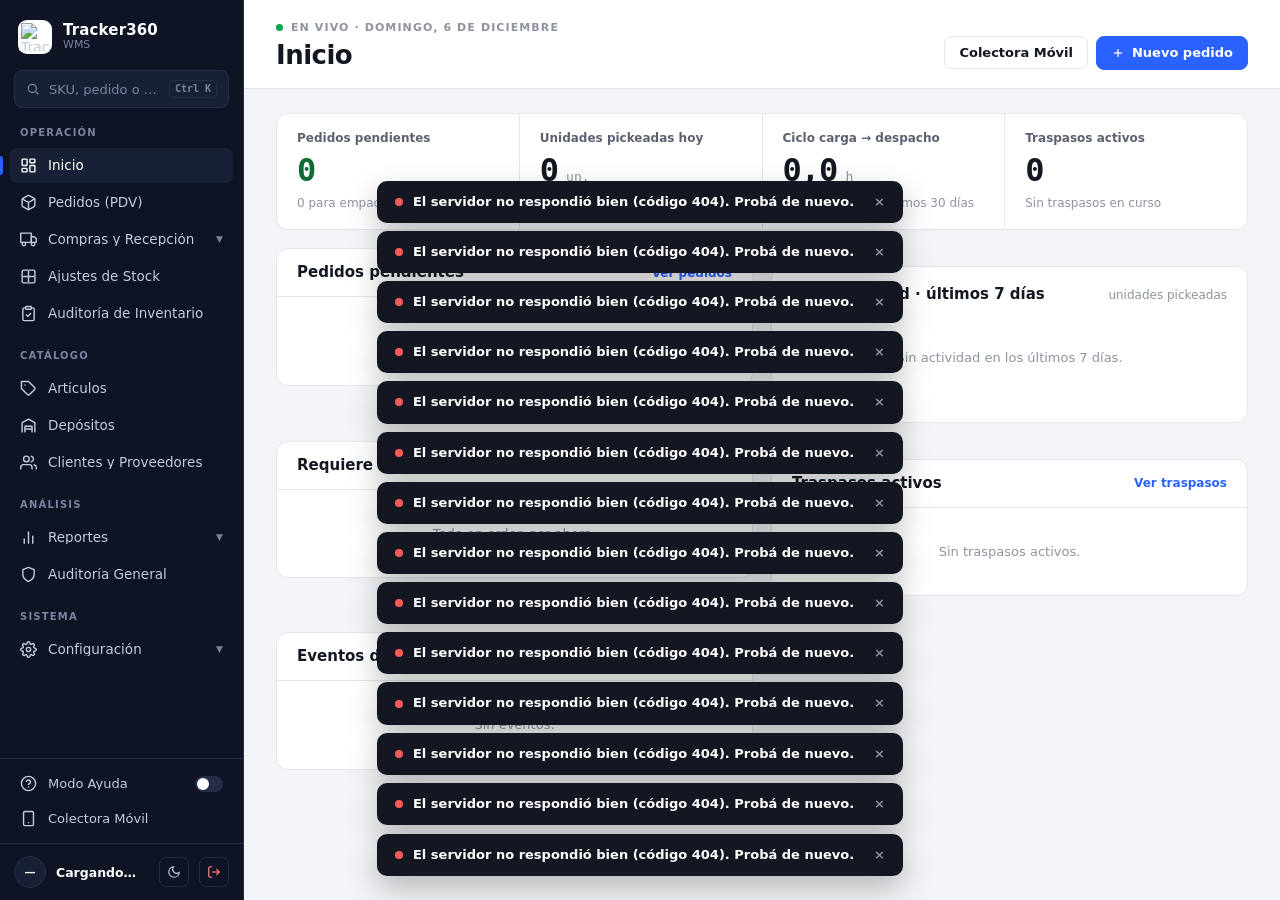
==== commit 2698956b: "Rediseño del panel, fase 2: Inicio como tablero en vivo y Pedidos como bandeja lista + detalle; vers" ====
--- a/frontend/admin.html
+++ b/frontend/admin.html
@@ -7,7 +7,7 @@
     <title id="html-title">Tracker360 - JZTech Suite</title>
     
     <!-- CSS Separado y Limpio -->
-    <link rel="stylesheet" href="css/admin.css?v=20261107_1">
+    <link rel="stylesheet" href="css/admin.css?v=20261107_2">
 </head>
 <body>
     <div id="toast-container" class="toast-container"></div>
@@ -180,78 +180,41 @@
     <div class="main-content">
         <div id="net-banner" class="net-status">Sin conexión a la red local</div>
 
-        <!-- 1. DASHBOARD -->
+        <!-- 1. INICIO: tablero en vivo (js/inicio.js) -->
         <div id="section-dashboard" class="view-section active">
             <div class="content-header">
-                <h2>Tablero Resumen de Operaciones</h2>
-            </div>
-
-            <!-- FASE 5: TARJETAS DE KPIS SUPERIORES -->
-            <div style="display:grid; grid-template-columns: repeat(auto-fit, minmax(300px, 1fr)); gap: 1.5rem; margin-bottom: 1.5rem;">
-                <div class="kpi-card success" data-help="Productividad Diaria|Muestra la suma total de artículos extraídos físicamente hoy por todo el equipo.">
-                    <div style="font-size:0.85rem; color:var(--text-secondary); text-transform:uppercase; font-weight:700; letter-spacing:0.04em;">Unidades Pickeadas Hoy</div>
-                    <div id="kpi-units-today" style="font-size:2.8rem; font-weight:800; color:var(--text-primary); margin-top:0.2rem; letter-spacing:-0.03em;">0</div>
-                </div>
-                <div class="kpi-card warning" data-help="Tiempo Promedio de Ciclo|Mide el promedio de tiempo desde que un pedido es cargado (PENDING) hasta que sale por la puerta empacado (DISPATCHED).">
-                    <div style="font-size:0.85rem; color:var(--text-secondary); text-transform:uppercase; font-weight:700; letter-spacing:0.04em;">Tiempo de Ciclo Promedio</div>
-                    <div id="kpi-cycle-time" style="font-size:2.8rem; font-weight:800; color:var(--text-primary); margin-top:0.2rem; letter-spacing:-0.03em;">0,0 h</div>
-                </div>
-            </div>
-
-            <div class="masonry-grid">
-                <!-- FASE 5: LEADERBOARD DE PRODUCTIVIDAD -->
-                <div class="card" data-help="Ranking de Productividad|Muestra el Top 5 de operarios con mayor volumen de recolección física en los últimos 7 días.">
-                    <h3 class="card-title">
-                        <svg viewBox="0 0 24 24" width="20" height="20" fill="none" stroke="currentColor" stroke-width="2"><path d="M12 15c-3 0-6-3-6-6h12c0 3-3 6-6 6z"/><path d="M12 15v7"/><line x1="8" y1="22" x2="16" y2="22"/></svg>
-                        Top Preparadores (Últimos 7 días)
-                    </h3>
-                    <table>
-                        <thead><tr><th>Operario</th><th style="text-align:center;">Líneas Extr.</th><th style="text-align:right;">Unid. Totales</th></tr></thead>
-                        <tbody id="dash-leaderboard-body"></tbody>
-                    </table>
-                </div>
-
-                <div class="card" data-help="Pedidos Pendientes|Muestra las órdenes de salida pendientes de preparado enviadas por la API o cargadas manualmente.|Priorice el armado de pedidos con mayor tiempo en cola.">
-                    <h3 class="card-title">
-                        <svg viewBox="0 0 24 24" width="20" height="20" fill="none" stroke="currentColor" stroke-width="2"><path d="M14 2H6a2 2 0 0 0-2 2v16a2 2 0 0 0 2 2h12a2 2 0 0 0 2-2V8z"/><polyline points="14 2 14 8 20 8"/><line x1="16" y1="13" x2="8" y2="13"/><line x1="16" y1="17" x2="8" y2="17"/><polyline points="10 9 9 9 8 9"/></svg>
-                        1. Pedidos Pendientes
-                    </h3>
-                    <table><thead><tr><th>Documento</th><th>Cliente</th><th>Estado</th></tr></thead><tbody id="dash-orders-body"></tbody></table>
-                    <button class="btn-secondary" style="width: 100%; margin-top: 1.5rem;" data-on-click="switchView('section-orders')">Ver Todos los Pedidos</button>
-                </div>
-                
-                <div class="card" data-help="Traspasos Activos|Órdenes de movimiento de mercadería (ODT) entre sucursales o sectores.|El stock de origen se descuenta de inmediato y el destino se suma cuando la colectora confirma la recepción.">
-                    <h3 class="card-title">
-                        <svg viewBox="0 0 24 24" width="20" height="20" fill="none" stroke="currentColor" stroke-width="2"><path d="M16 3h5v5"/><path d="M4 20L21 3"/><path d="M21 16v5h-5"/><path d="M15 15l6 6"/><path d="M4 4l5 5"/></svg>
-                        2. Traspasos Activos
-                    </h3>
-                    <table><thead><tr><th>Nº Traspaso</th><th>Origen</th><th>Destino</th></tr></thead><tbody id="dash-transfers-body"></tbody></table>
-                    <button class="btn-secondary" style="width: 100%; margin-top: 1.5rem;" data-on-click="abrirCompras('tab-transfer')">Ver Todos los Traspasos</button>
-                </div>
-
-                <div class="card" data-help="Carga de Mercadería|Accesos directos para la carga de comprobantes de ingreso, devoluciones y traspasos.|Garantiza que la mercadería ingrese asignada a la sucursal y sector del operador logístico.">
-                    <h3 class="card-title">
-                        <svg viewBox="0 0 24 24" width="20" height="20" fill="none" stroke="currentColor" stroke-width="2"><rect x="3" y="3" width="18" height="18" rx="2" ry="2"/><line x1="12" y1="8" x2="12" y2="16"/><line x1="8" y1="12" x2="16" y2="12"/></svg>
-                        3. Ingresos y Movimientos
-                    </h3>
-                    <div style="display:flex; flex-direction:column; gap:0.6rem; margin-top:0.5rem;">
-                        <div class="dash-action-item"><span>Devoluciones de clientes</span><button class="btn-secondary" data-on-click="abrirCompras('tab-return')">Ver</button></div>
-                        <div class="dash-action-item"><span>Crear Orden de Traspaso (ODT)</span><button class="btn-secondary" data-on-click="abrirCompras('tab-transfer', null, true)">Crear</button></div>
-                        <div class="dash-action-item"><span>Crear Remito de Compra</span><button class="btn-secondary" data-on-click="abrirCompras('tab-remito', null, true)">Crear</button></div>
-                        <div class="dash-action-item"><span>Crear Orden de Compra</span><button class="btn-secondary" data-on-click="abrirCompras('tab-po', null, true)">Crear</button></div>
-                    </div>
-                </div>
-            </div>
-
-            <!-- TARJETA FULL WIDTH AFUERA DEL MASONRY -->
-            <div class="card grid-full-width" data-help="Registros de Auditoría|Bitácora inmutable de eventos de seguridad y operaciones realizadas.|Permite rastrear qué usuario ejecutó cada cambio o ajuste de inventario.">
-                <h3 class="card-title">
-                    <svg viewBox="0 0 24 24" width="20" height="20" fill="none" stroke="currentColor" stroke-width="2"><path d="M12 22s8-4 8-10V5l-8-3-8 3v7c0 6 8 10 8 10z"/></svg>
-                    4. Registros de Auditoría Recientes
-                </h3>
-                <table><thead><tr><th>Fecha</th><th>Usuario</th><th>Acción</th></tr></thead><tbody id="dash-logs-body"></tbody></table>
-                <div style="text-align:right;">
-                    <button class="btn-secondary" style="margin-top: 1.5rem;" data-on-click="switchView('section-logs')">Ver Registro Completo »</button>
+                <h2>Inicio</h2>
+                <div>
+                    <button type="button" class="btn-secondary" data-on-click="irA('/mobile')">Colectora Móvil</button>
+                    <button type="button" class="btn-submit" data-on-click="switchView('section-orders'); openManualOrderModal()">
+                        <svg viewBox="0 0 24 24" width="14" height="14" stroke="currentColor" stroke-width="2.2" fill="none"><line x1="12" y1="5" x2="12" y2="19"></line><line x1="5" y1="12" x2="19" y2="12"></line></svg>
+                        Nuevo pedido
+                    </button>
+                </div>
+            </div>
+            <div class="kpis" id="ini-kpis" data-help="Indicadores del día|Pedidos pendientes, unidades pickeadas hoy, ciclo carga → despacho y traspasos activos.|Cada celda lleva al módulo correspondiente."></div>
+            <div class="g2">
+                <div class="card p0" data-help="Pedidos pendientes|Los pedidos de venta sin preparar o en picking, los Flex primero.|Priorice el armado de pedidos con mayor tiempo en cola.">
+                    <div class="card-h"><h3>Pedidos pendientes</h3><button type="button" class="btn-link" data-on-click="irAPedidos('pendientes')">Ver pedidos</button></div>
+                    <div id="ini-pedidos"></div>
+                </div>
+                <div class="card" data-help="Productividad|Unidades pickeadas por operario en los últimos 7 días.">
+                    <div class="card-h" style="padding:0 0 12px; border:none;"><h3>Productividad · últimos 7 días</h3><span class="muted" style="font-size:12px;">unidades pickeadas</span></div>
+                    <div id="ini-ranking" class="ranking"></div>
+                </div>
+            </div>
+            <div class="g3">
+                <div class="card p0" data-help="Requiere tu atención|Pedidos Flex sin preparar, listos para empacar, remitos con diferencias y conteos para revisar.">
+                    <div class="card-h"><h3>Requiere tu atención</h3><span class="mono sec" id="ini-at-n" style="font-size:12px; font-weight:600;"></span></div>
+                    <div id="ini-atencion"></div>
+                </div>
+                <div class="card p0" data-help="Traspasos Activos|Órdenes de movimiento de mercadería (ODT) entre sucursales o sectores.|El stock de origen se descuenta de inmediato y el destino se suma cuando la colectora confirma la recepción.">
+                    <div class="card-h"><h3>Traspasos activos</h3><button type="button" class="btn-link" data-on-click="abrirCompras('tab-transfer')">Ver traspasos</button></div>
+                    <div id="ini-traspasos"></div>
+                </div>
+                <div class="card p0" data-help="Eventos del sistema|Los últimos registros de la auditoría.|ERROR marca ingresos fallidos, accesos no autorizados y alertas de seguridad.">
+                    <div class="card-h"><h3>Eventos del sistema</h3><button type="button" class="btn-link" data-on-click="switchView('section-logs')">Auditoría</button></div>
+                    <div id="ini-eventos"></div>
                 </div>
             </div>
         </div>
@@ -792,23 +755,24 @@
             </div>
         </div>
 
-        <!-- 8. PEDIDOS -->
+        <!-- 8. PEDIDOS: bandeja lista + detalle (js/pedidos.js); la busqueda sigue siendo la de operations.js -->
         <div id="section-orders" class="view-section">
             <div class="content-header">
-                <h2>Monitoreo de Salidas (Pedidos)</h2>
+                <h2>Pedidos (PDV)</h2>
                 <button type="button" class="btn-submit" data-on-click="openManualOrderModal()">
-                    <svg viewBox="0 0 24 24" width="16" height="16" stroke="currentColor" stroke-width="2" fill="none"><line x1="12" y1="5" x2="12" y2="19"></line><line x1="5" y1="12" x2="19" y2="12"></line></svg>
-                    Crear Pedido
+                    <svg viewBox="0 0 24 24" width="14" height="14" stroke="currentColor" stroke-width="2.2" fill="none"><line x1="12" y1="5" x2="12" y2="19"></line><line x1="5" y1="12" x2="19" y2="12"></line></svg>
+                    Nuevo pedido
                 </button>
             </div>
-            
-            <div class="card" style="margin-bottom:1.5rem;" data-help="Buscar pedidos|No se lista nada hasta buscar o tocar un atajo.|Para empacar, De hoy y Urgentes son búsquedas listas; los campos se pueden combinar.">
-                <div class="busqueda-atajos">
-                    <span>Atajos:</span>
-                    <button type="button" class="btn-secondary" data-on-click="atajoPedidos('empacar')">Para empacar</button>
-                    <button type="button" class="btn-secondary" data-on-click="atajoPedidos('hoy')">De hoy</button>
-                    <button type="button" class="btn-secondary" data-on-click="atajoPedidos('urgentes')">Urgentes</button>
-                </div>
+            <div class="busqueda-atajos" data-help="Buscar pedidos|No se lista nada hasta buscar o tocar un atajo.|Para empacar, De hoy y Urgentes son búsquedas listas; Filtros abre los campos para combinar.">
+                <span>Atajos</span>
+                <button type="button" class="btn-secondary" data-on-click="atajoPedidos('empacar')"><i class="dot" style="background:var(--ok);"></i>Para empacar</button>
+                <button type="button" class="btn-secondary" data-on-click="atajoPedidos('hoy')"><i class="dot" style="background:var(--ac);"></i>De hoy</button>
+                <button type="button" class="btn-secondary" data-on-click="atajoPedidos('urgentes')"><i class="dot" style="background:var(--dg);"></i>Urgentes</button>
+                <button type="button" class="btn-secondary" id="btn-ped-filtros" data-on-click="alternarFiltrosPedidos()">Filtros</button>
+                <p id="pedidos-resumen" class="busqueda-resumen" style="margin:0 0 0 auto;" hidden></p>
+            </div>
+            <div class="card" id="ped-filtros" hidden>
                 <form id="filtros-pedidos" class="busqueda-filtros" data-on-submit="buscarPedidos(event)">
                     <div class="form-group"><label for="f-ped-numero">Nº de pedido o venta</label><input type="text" id="f-ped-numero" name="number" autocomplete="off"></div>
                     <div class="form-group"><label for="f-ped-cliente">Cliente o comprador</label><input type="text" id="f-ped-cliente" name="customer" autocomplete="off"></div>
@@ -825,17 +789,15 @@
                         <button type="button" class="btn-secondary" data-on-click="limpiarPedidos()">Limpiar</button>
                     </div>
                 </form>
-                <p id="pedidos-resumen" class="busqueda-resumen" hidden></p>
-            </div>
-
-            <div class="card grid-full-width" data-help="Monitoreo de Pedidos|Panel de control de avance del armado de pedidos.|Muestra la barra de porcentaje (%) en tiempo real a medida que los preparadores escanean en la colectora.">
-                <table>
-                    <thead><tr><th>Documento</th><th>Cliente</th><th>Estado</th><th>Progreso</th><th>Fecha</th><th>Acción</th></tr></thead>
-                    <tbody id="table-orders-body">
-                        <tr><td colspan="6" class="busqueda-vacia">Buscá un pedido o tocá un atajo.</td></tr>
-                    </tbody>
-                </table>
-            </div>
+            </div>
+            <div class="dos" data-help="Monitoreo de Pedidos|Bandejas por estado a la izquierda y el detalle del pedido elegido a la derecha.|El avance se actualiza a medida que los preparadores escanean en la colectora; Empacar y despachar se habilita con el picking completo.">
+                <div class="lista">
+                    <div class="band-tabs" id="ped-tabs"></div>
+                    <div class="scroll" id="ped-lista"></div>
+                </div>
+                <div class="det" id="ped-det"></div>
+            </div>
+            <table hidden><tbody id="table-orders-body"></tbody></table>
         </div>
 
         <!-- 5. CONTEOS CÍCLICOS -->
@@ -2658,21 +2620,23 @@
     <!-- SCRIPTS DEL SISTEMA -->
     <script src="js/acciones.js?v=20261001_1"></script>
     <script src="js/api.js?v=20261007_2"></script>
-    <script src="js/admin-core.js?v=20261031_1"></script>
+    <script src="js/admin-core.js?v=20261107_2"></script>
     <script src="js/ayuda.js?v=20261031_1"></script>
     <script src="js/users.js?v=20261001_3"></script>
     <script src="js/entities.js?v=20261003_1"></script>
     <script src="js/items.js?v=20261007_1"></script>
     <script src="js/warehouse.js?v=20261007_2"></script>
     <script src="js/operations.js?v=20261029_1"></script>
+    <script src="js/inicio.js?v=20261107_2"></script>
+    <script src="js/pedidos.js?v=20261107_2"></script>
     <script src="js/compras.js?v=20261003_4"></script>
     <script src="js/ajustes.js?v=20261031_1"></script>
     <script src="js/reports.js?v=20261007_2"></script>
     <script src="js/settings.js?v=20261031_1"></script>
     <script src="js/canales.js?v=20261029_1"></script>
     <script src="js/tiendas.js?v=20261029_1"></script>
-    <script src="js/admin-init.js?v=20261107_1"></script>
+    <script src="js/admin-init.js?v=20261107_2"></script>
     
-    <script src="js/admin-pagina.js?v=20261107_1"></script>
+    <script src="js/admin-pagina.js?v=20261107_2"></script>
 </body>
 </html>
--- a/frontend/css/admin.css
+++ b/frontend/css/admin.css
@@ -361,3 +361,71 @@
     .modal-content { max-width: 100% !important; }
     .app-footer { padding: 8px 16px 22px; }
 }
+
+/* ===== Fase 2: Inicio (tablero) y bandejas lista + detalle ===== */
+.card.p0 { padding: 0; }
+.card-h { display: flex; justify-content: space-between; align-items: center; gap: 10px; padding: 16px 20px; border-bottom: 1px solid var(--ln); }
+.card-h h3 { margin: 0; padding: 0; border: none; font: 600 15px/1 var(--f); }
+.vacio { padding: 34px 20px; text-align: center; color: var(--tm); font: 500 13px/1.5 var(--f); }
+.muted { color: var(--tm); } .sec { color: var(--ts); } .min0 { min-width: 0; }
+.cap { font: 600 10.5px/1 var(--f); letter-spacing: .08em; text-transform: uppercase; color: var(--tm); }
+.btn-link { cursor: pointer; border: none; background: transparent; color: var(--ac); font: 600 12px/1 var(--f); padding: 0; }
+.btn-link:hover { color: var(--ach); }
+.btn-sm { padding: 7px 10px; font-size: 12px; border-radius: 7px; }
+.pbar { display: block; height: 5px; border-radius: 3px; background: var(--ne); overflow: hidden; flex: 1; }
+.pbar i { display: block; height: 100%; border-radius: 3px; }
+.kpis { display: grid; grid-template-columns: repeat(auto-fit, minmax(200px, 1fr)); gap: 1px; background: var(--ln); border: 1px solid var(--ln); border-radius: 12px; overflow: hidden; }
+.kpi { cursor: pointer; text-align: left; border: none; background: var(--sf); padding: 18px 20px; display: flex; flex-direction: column; gap: 10px; color: var(--tp); }
+.kpi:hover { background: var(--sf2); }
+.kpi .l { font: 600 12px/1 var(--f); color: var(--ts); }
+.kpi .v { display: flex; align-items: baseline; gap: 8px; } .kpi .v b { font: 600 32px/1 var(--m); letter-spacing: -.03em; } .kpi .v span { font: 500 13px/1 var(--m); color: var(--tm); }
+.kpi .s { font: 500 12px/1.3 var(--f); color: var(--tm); }
+.g2 { display: grid; grid-template-columns: repeat(auto-fit, minmax(min(100%, 460px), 1fr)); gap: 18px; align-items: start; margin-bottom: 18px; }
+.g3 { display: grid; grid-template-columns: repeat(auto-fit, minmax(min(100%, 340px), 1fr)); gap: 18px; align-items: start; }
+.kpis + .g2 { margin-top: 18px; }
+.ini-ped { cursor: pointer; width: 100%; text-align: left; border: none; border-bottom: 1px solid var(--ln2); background: transparent; display: grid; grid-template-columns: minmax(0, 1fr) 130px; gap: 14px; align-items: center; padding: 12px 20px; color: var(--tp); }
+.ini-ped:hover { background: var(--sf2); } .ini-ped:last-child { border-bottom: none; }
+.ini-ped .l1 { display: flex; align-items: center; gap: 8px; flex-wrap: wrap; } .ini-ped .l1 b { font: 600 13px/1 var(--m); }
+.ini-ped .cli { display: block; font: 500 12.5px/1.3 var(--f); color: var(--ts); margin-top: 5px; white-space: nowrap; overflow: hidden; text-overflow: ellipsis; }
+.ini-ped .prog { display: flex; flex-direction: column; gap: 6px; } .ini-ped .pl { display: flex; justify-content: space-between; align-items: center; gap: 6px; } .ini-ped .pl b { font: 600 11px/1 var(--m); color: var(--ts); }
+.ranking { display: flex; flex-direction: column; gap: 12px; }
+.rk { display: grid; grid-template-columns: 22px minmax(90px, 130px) minmax(0, 1fr) 90px; gap: 12px; align-items: center; }
+.rk .u { font: 600 13px/1.2 var(--f); white-space: nowrap; overflow: hidden; text-overflow: ellipsis; }
+.rk .n { text-align: right; } .rk .n b { font: 600 13px/1 var(--m); } .rk .n small { display: block; font: 500 10.5px/1.4 var(--f); color: var(--tm); }
+.at-row { display: flex; align-items: center; gap: 12px; padding: 13px 20px; border-bottom: 1px solid var(--ln2); } .at-row:last-child { border-bottom: none; }
+.at-row .ic { width: 30px; height: 30px; flex: none; border-radius: 8px; padding: 0; display: flex; align-items: center; justify-content: center; } .at-row .ic svg { width: 15px; height: 15px; }
+.at-row .tx { flex: 1; min-width: 0; } .at-row .tx b { display: block; font: 600 13px/1.25 var(--f); } .at-row .tx small { display: block; font: 500 12px/1.35 var(--f); color: var(--ts); margin-top: 2px; }
+.tr-row { display: flex; align-items: center; gap: 12px; padding: 13px 20px; border-bottom: 1px solid var(--ln2); } .tr-row:last-child { border-bottom: none; }
+.tr-row b { font: 600 12.5px/1 var(--m); width: 96px; flex: none; } .tr-row .od { flex: 1; min-width: 0; font: 500 12.5px/1.3 var(--f); color: var(--ts); display: flex; align-items: center; gap: 6px; flex-wrap: wrap; }
+.ev-row { display: flex; align-items: center; gap: 12px; padding: 11px 20px; border-bottom: 1px solid var(--ln2); } .ev-row:last-child { border-bottom: none; }
+.ev-row > .mono { font-size: 11.5px; width: 40px; flex: none; } .ev-row .min0 { flex: 1; } .ev-row b { display: block; font: 600 12px/1.3 var(--f); white-space: nowrap; overflow: hidden; text-overflow: ellipsis; } .ev-row small { font: 500 11.5px/1.3 var(--f); color: var(--ts); }
+.busqueda-atajos .dot { width: 7px; height: 7px; border-radius: 4px; display: inline-block; margin-right: 6px; }
+.busqueda-atajos .btn-secondary.on { border-color: var(--tp); color: var(--tp); }
+
+.dos { display: grid; grid-template-columns: repeat(auto-fit, minmax(min(100%, 340px), 1fr)); background: var(--sf); border: 1px solid var(--ln); border-radius: 12px; overflow: hidden; min-height: 640px; margin-top: 18px; }
+.dos > .lista { border-right: 1px solid var(--ln); border-bottom: 1px solid var(--ln); display: flex; flex-direction: column; min-width: 0; max-height: 700px; }
+.dos > .lista .scroll { overflow-y: auto; flex: 1; }
+.dos > .det { display: flex; flex-direction: column; min-width: 0; max-height: 700px; animation: jzin .18s ease-out; }
+.band-tabs { display: flex; gap: 4px; flex-wrap: wrap; padding: 12px; border-bottom: 1px solid var(--ln); }
+.band-tabs button { cursor: pointer; border: none; border-radius: 6px; padding: 7px 10px; font: 600 12px/1 var(--f); display: flex; gap: 6px; align-items: center; background: transparent; color: var(--ts); }
+.band-tabs button span { font: 600 11px/1 var(--m); opacity: .75; } .band-tabs button.on { background: var(--tp); color: var(--sf); }
+.band-row { cursor: pointer; width: 100%; text-align: left; border: none; border-bottom: 1px solid var(--ln2); background: transparent; padding: 13px 16px; display: flex; flex-direction: column; gap: 6px; color: var(--tp); position: relative; }
+.band-row:hover { background: var(--sf2); } .band-row.on { background: var(--acs); }
+.band-row .bar { position: absolute; left: 0; top: 0; bottom: 0; width: 3px; } .band-row.on .bar { background: var(--ac) !important; }
+.band-row .l1 { display: flex; justify-content: space-between; gap: 8px; width: 100%; } .band-row .g { display: flex; gap: 7px; align-items: center; flex-wrap: wrap; } .band-row .l1 b { font: 600 13px/1 var(--m); } .band-row .l1 small { font: 500 11px/1 var(--m); }
+.band-row .l2 { font: 500 12.5px/1.3 var(--f); color: var(--ts); }
+.band-row .l3 { display: flex; align-items: center; gap: 10px; width: 100%; } .band-row .l3 .pbar { height: 4px; } .band-row .l3 b { font: 600 11px/1 var(--m); color: var(--ts); }
+.det-h { padding: 20px 24px; border-bottom: 1px solid var(--ln); display: flex; justify-content: space-between; gap: 14px; flex-wrap: wrap; align-items: flex-start; }
+.det-h .g { display: flex; align-items: center; gap: 9px; flex-wrap: wrap; } .det-h .num { font: 600 21px/1.1 var(--m); letter-spacing: -.02em; }
+.det-h .sub { font: 500 13px/1.4 var(--f); color: var(--ts); margin-top: 6px; }
+.det-h .avance { text-align: right; min-width: 150px; } .det-h .avance .mono { font: 600 20px/1 var(--m); margin-top: 6px; }
+.det-b { flex: 1; overflow-y: auto; padding: 18px 24px; display: flex; flex-direction: column; gap: 20px; }
+.det-b .scrollx { border: 1px solid var(--ln); border-radius: 10px; overflow-x: auto; }
+.tbl-lineas { min-width: 520px; margin: 0; } .tbl-lineas th { background: var(--sf2); } .tbl-lineas td:nth-child(2) { white-space: normal; min-width: 140px; }
+.det-cols { display: grid; grid-template-columns: repeat(auto-fit, minmax(min(100%, 240px), 1fr)); gap: 20px; }
+.kv { display: flex; justify-content: space-between; gap: 10px; padding: 9px 0; border-bottom: 1px solid var(--ln2); font: 500 13px/1.3 var(--f); } .kv span { color: var(--ts); } .kv b { font-weight: 600; text-align: right; }
+.det-f { border-top: 1px solid var(--ln); padding: 13px 24px; display: flex; gap: 10px; align-items: center; flex-wrap: wrap; background: var(--sf2); } .det-f .sp { flex: 1; }
+.det-b .obs-list > div { border-left-width: 2px !important; background: var(--sf2) !important; border-radius: 6px !important; }
+.det-b .obs-list > div > div:first-child { font-family: var(--m); font-size: 11px !important; }
+.det-b h3 { display: none; }
+@media (max-width: 900px) { .dos { min-height: 0; } .dos > .lista { max-height: 460px; } .det-h .avance { text-align: left; } }
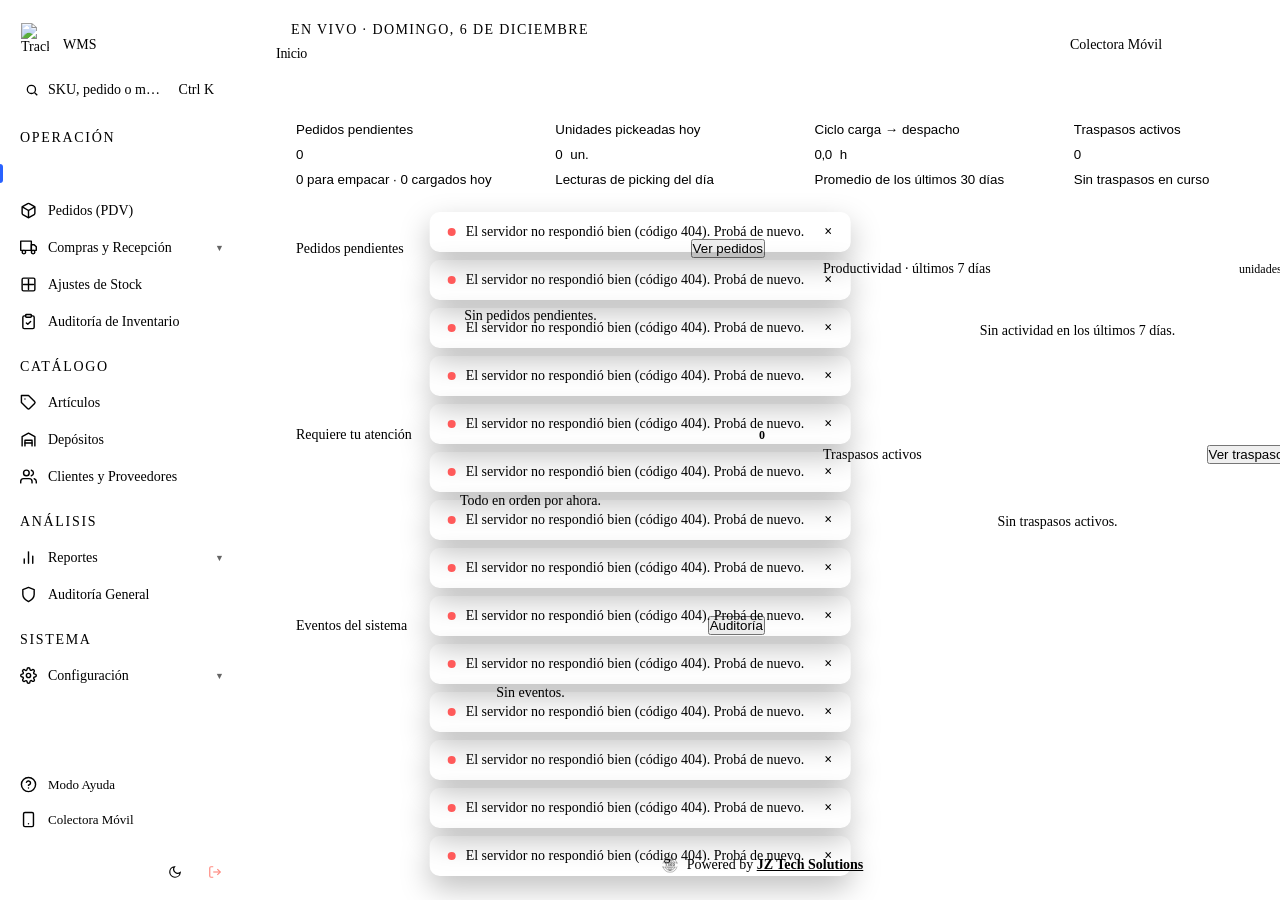
==== commit 269673be: "jztech-core 0.2.0: el panel de administracion toma el sistema visual de la suite desde /jz/suite.css" ====
--- a/frontend/admin.html
+++ b/frontend/admin.html
@@ -7,7 +7,8 @@
     <title id="html-title">Tracker360 - JZTech Suite</title>
     
     <!-- CSS Separado y Limpio -->
-    <link rel="stylesheet" href="css/admin.css?v=20261107_2">
+    <link rel="stylesheet" href="/jz/suite.css?v=0.2.0">
+    <link rel="stylesheet" href="css/admin.css?v=20261111">
 </head>
 <body>
     <div id="toast-container" class="toast-container"></div>
--- a/frontend/css/admin.css
+++ b/frontend/css/admin.css
@@ -1,41 +1,9 @@
-/* Tracker360 · panel de administracion. Sistema visual comun de JZTech Suite (design_handoff_tracker360).
-   Las variables viejas (--bg-page, --accent, --border...) quedan como alias de los tokens nuevos: todo el
-   JS que pinta con estilos en linea sigue viendose bien sin tocarlo. */
-:root {
-    --f: 'Instrument Sans', system-ui, -apple-system, 'Segoe UI', sans-serif;
-    --m: 'JetBrains Mono', ui-monospace, SFMono-Regular, Menlo, Consolas, monospace;
-    --bg: #f3f4f7; --sf: #ffffff; --sf2: #f8f9fb; --ln: #e4e6eb; --ln2: #eef0f3; --tp: #121722; --ts: #5b6170; --tm: #8e93a0;
-    --ac: #2962ff; --ach: #1f4fd1; --acs: #eaf0ff; --act: #1a3fb8;
-    --ok: #00a84a; --oks: #e6f6ec; --okt: #0f6b34;
-    --dg: #d50000; --dgs: #fdecec; --dgt: #a31515;
-    --wn: #f2a900; --wns: #fff5dc; --wnt: #8a5a00;
-    --ne: #eef0f3; --net: #5b6170;
-    --ink: #0e1424; --ink2: #182036; --inkln: #242d45; --inktx: #c5cbda; --inkmu: #7b84a0;
-
-    /* alias del tema anterior */
-    --bg-page: var(--bg); --bg-surface: var(--sf); --accent: var(--ac); --accent-hover: var(--ach);
-    --success: var(--ok); --danger: var(--dg); --warning: var(--wn);
-    --text-primary: var(--tp); --text-secondary: var(--ts); --text-muted: var(--tm); --border: var(--ln);
-    --rail-bg: var(--ink); --input-bg: var(--sf); --input-border: var(--ln); --shadow: none; --header-bg: var(--sf); --th-bg: var(--sf2);
-}
-[data-theme="dark"] {
-    --bg: #0b0e15; --sf: #131824; --sf2: #171d2b; --ln: #252c3d; --ln2: #1d2331; --tp: #e6e9f0; --ts: #a2a9b9; --tm: #6d7488;
-    --ac: #4d7cff; --ach: #6b92ff; --acs: rgba(77,124,255,.14); --act: #9db6ff;
-    --ok: #2fd47a; --oks: rgba(47,212,122,.12); --okt: #7ee8ad;
-    --dg: #ff5a5a; --dgs: rgba(255,90,90,.12); --dgt: #ff9d9d;
-    --wn: #ffc940; --wns: rgba(255,201,64,.12); --wnt: #ffdd85;
-    --ne: rgba(255,255,255,.06); --net: #b4bac8;
-    --ink: #080b12; --ink2: #121826; --inkln: #1c2334;
-}
-
-* { box-sizing: border-box; margin: 0; padding: 0; }
+/* Tracker360 · panel de administracion. Los tokens claro/oscuro, el reset, los enlaces, las animaciones, .badge,
+   .btn-link/.btn-sm y .muted/.sec/.cap vienen de /jz/suite.css (jztech-core, sistema visual comun de JZTech Suite):
+   admin.html la enlaza ANTES de esta hoja. Aca queda solo lo propio del panel (barra lateral, tablas, bandejas, modales). */
+* { margin: 0; padding: 0; }
 html, body { height: 100%; }
 body { background: var(--bg); color: var(--tp); font-family: var(--f); font-size: 14px; display: grid; grid-template-columns: 244px minmax(0, 1fr); height: 100vh; width: 100vw; overflow: hidden; -webkit-font-smoothing: antialiased; }
-a { color: var(--ac); text-decoration: none; } a:hover { color: var(--ach); }
-button { font-family: inherit; }
-@keyframes jzin { from { transform: translateY(8px); opacity: 0; } to { transform: none; opacity: 1; } }
-@keyframes jzlive { 0%, 100% { opacity: 1; } 50% { opacity: .35; } }
-@media (prefers-reduced-motion: reduce) { * { animation: none !important; transition: none !important; } }
 
 .top-accent-bar { display: none; }
 .mobile-header { display: none; }
@@ -174,12 +142,6 @@
 .orden-marca { color: var(--ac); font-size: 11px; }
 
 /* ===== BADGES ===== */
-.badge { padding: 4px 7px; border-radius: 5px; font: 700 10.5px/1 var(--f); text-transform: uppercase; letter-spacing: .05em; display: inline-flex; align-items: center; gap: 4px; white-space: nowrap; }
-.badge-success { background: var(--oks); color: var(--okt); }
-.badge-info { background: var(--acs); color: var(--act); }
-.badge-warning { background: var(--wns); color: var(--wnt); }
-.badge-danger { background: var(--dgs); color: var(--dgt); }
-.badge-neutral { background: var(--ne); color: var(--net); border: none; }
 
 .dash-action-item { display: flex; justify-content: space-between; align-items: center; padding: 10px 0; border-bottom: 1px solid var(--ln2); color: var(--tp); font-weight: 500; flex-wrap: wrap; gap: 10px; }
 .dash-action-item:last-child { border-bottom: none; }
@@ -367,11 +329,7 @@
 .card-h { display: flex; justify-content: space-between; align-items: center; gap: 10px; padding: 16px 20px; border-bottom: 1px solid var(--ln); }
 .card-h h3 { margin: 0; padding: 0; border: none; font: 600 15px/1 var(--f); }
 .vacio { padding: 34px 20px; text-align: center; color: var(--tm); font: 500 13px/1.5 var(--f); }
-.muted { color: var(--tm); } .sec { color: var(--ts); } .min0 { min-width: 0; }
-.cap { font: 600 10.5px/1 var(--f); letter-spacing: .08em; text-transform: uppercase; color: var(--tm); }
-.btn-link { cursor: pointer; border: none; background: transparent; color: var(--ac); font: 600 12px/1 var(--f); padding: 0; }
-.btn-link:hover { color: var(--ach); }
-.btn-sm { padding: 7px 10px; font-size: 12px; border-radius: 7px; }
+.min0 { min-width: 0; }
 .pbar { display: block; height: 5px; border-radius: 3px; background: var(--ne); overflow: hidden; flex: 1; }
 .pbar i { display: block; height: 100%; border-radius: 3px; }
 .kpis { display: grid; grid-template-columns: repeat(auto-fit, minmax(200px, 1fr)); gap: 1px; background: var(--ln); border: 1px solid var(--ln); border-radius: 12px; overflow: hidden; }
